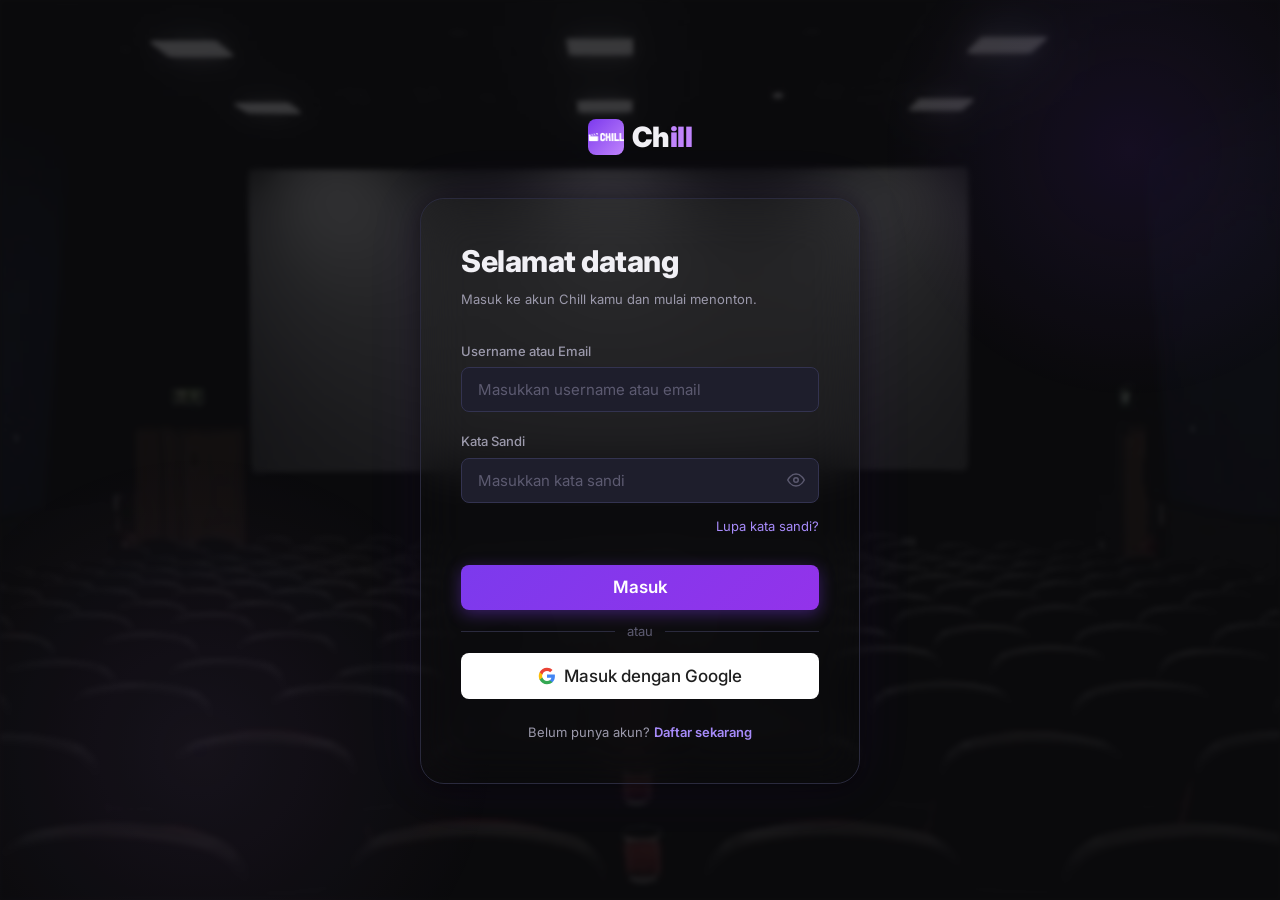
==== index.html @ cf56f8a5 "inital mission commit" ====
<!DOCTYPE html>
<html lang="id">
<head>
  <meta charset="UTF-8" />
  <meta name="viewport" content="width=device-width, initial-scale=1.0" />
  <title>Chill – Streaming Film & Series</title>
  <link rel="preconnect" href="https://fonts.googleapis.com" />
  <link rel="preconnect" href="https://fonts.gstatic.com" crossorigin />
  <link href="https://fonts.googleapis.com/css2?family=Inter:wght@300;400;500;600;700;800;900&display=swap" rel="stylesheet" />
  <link rel="stylesheet" href="style.css" />
  <script src="app.js"></script>

</head>
<body>

  <!-- ============================================================
       PAGE: LOGIN
  ============================================================ -->
  <div id="page-login" class="page page--active" role="main">
    <div class="auth-deco auth-deco--1"></div>
    <div class="auth-deco auth-deco--2"></div>

    <!-- Cinematic background -->
    <div class="auth-page__bg" aria-hidden="true">
      <img class="auth-page__bg-img" src="./images/theatre1.jpeg" alt="" />
      <div class="auth-page__bg-overlay"></div>
    </div>

    <div class="auth-page__inner">
      <div class="auth-page__logo">
        <a href="#" class="logo" onclick="return false;" aria-label="Chill – Halaman Utama">
          <span class="logo__icon" aria-hidden="true">
            <img src="./images/chill-logo.png" alt="Logo Chill" />
          </span>
          <span class="logo__text">Ch<span>ill</span></span>
        </a>
      </div>

      <div class="auth-card">
        <h1 class="auth-card__title">Selamat datang</h1>
        <p class="auth-card__subtitle">Masuk ke akun Chill kamu dan mulai menonton.</p>

        <div class="auth-card__form">
          <div class="form-group">
            <label class="form-group__label" for="login-username">Username atau Email</label>
            <input
              class="form-group__input"
              type="text"
              id="login-username"
              name="username"
              placeholder="Masukkan username atau email"
              autocomplete="username"
            />
          </div>

          <div class="form-group">
            <label class="form-group__label" for="login-password">Kata Sandi</label>
            <div class="form-group__input-wrap">
              <input
                class="form-group__input"
                type="password"
                id="login-password"
                name="password"
                placeholder="Masukkan kata sandi"
                autocomplete="current-password"
              />
              <button
                class="form-group__toggle"
                type="button"
                aria-label="Tampilkan kata sandi"
                onclick="togglePassword('login-password', this)"
              >
                <svg id="eye-login" viewBox="0 0 24 24" fill="none" stroke="currentColor" stroke-width="2" stroke-linecap="round" stroke-linejoin="round">
                  <path d="M1 12s4-8 11-8 11 8 11 8-4 8-11 8-11-8-11-8z"/>
                  <circle cx="12" cy="12" r="3"/>
                </svg>
              </button>
            </div>
          </div>

          <div class="auth-card__forgot">
            <a href="#" onclick="return false;">Lupa kata sandi?</a>
          </div>

          <div class="auth-card__actions">
            <button class="btn btn--primary btn--full btn--lg" type="button" onclick="goToHome()">
              Masuk
            </button>

            <div class="divider">atau</div>

            <button class="btn btn--google btn--full btn--lg" type="button">
              <svg viewBox="0 0 24 24" xmlns="http://www.w3.org/2000/svg" aria-hidden="true">
                <path d="M22.56 12.25c0-.78-.07-1.53-.2-2.25H12v4.26h5.92c-.26 1.37-1.04 2.53-2.21 3.31v2.77h3.57c2.08-1.92 3.28-4.74 3.28-8.09z" fill="#4285F4"/>
                <path d="M12 23c2.97 0 5.46-.98 7.28-2.66l-3.57-2.77c-.98.66-2.23 1.06-3.71 1.06-2.86 0-5.29-1.93-6.16-4.53H2.18v2.84C3.99 20.53 7.7 23 12 23z" fill="#34A853"/>
                <path d="M5.84 14.09c-.22-.66-.35-1.36-.35-2.09s.13-1.43.35-2.09V7.07H2.18C1.43 8.55 1 10.22 1 12s.43 3.45 1.18 4.93l3.66-2.84z" fill="#FBBC05"/>
                <path d="M12 5.38c1.62 0 3.06.56 4.21 1.64l3.15-3.15C17.45 2.09 14.97 1 12 1 7.7 1 3.99 3.47 2.18 7.07l3.66 2.84c.87-2.6 3.3-4.53 6.16-4.53z" fill="#EA4335"/>
              </svg>
              Masuk dengan Google
            </button>
          </div>
        </div>

        <p class="auth-card__footer">
          Belum punya akun? <a href="#" onclick="showPage('register'); return false;">Daftar sekarang</a>
        </p>
      </div>
    </div>
  </div><!-- /page-login -->


  <!-- ============================================================
       PAGE: REGISTER
  ============================================================ -->
  <div id="page-register" class="page" role="main">
    <div class="auth-deco auth-deco--1"></div>
    <div class="auth-deco auth-deco--2"></div>

    <div class="auth-page__bg" aria-hidden="true">
      <img class="auth-page__bg-img" src="./images/theatre2.jpeg" alt="" />
      <div class="auth-page__bg-overlay"></div>
    </div>

    <div class="auth-page__inner">
      <div class="auth-page__logo">
        <a href="#" class="logo" onclick="return false;" aria-label="Chill – Halaman Utama">
          <span class="logo__icon" aria-hidden="true">
            <svg viewBox="0 0 24 24" xmlns="http://www.w3.org/2000/svg"><path d="M8 5v14l11-7z"/></svg>
          </span>
          <span class="logo__text">Ch<span>ill</span></span>
        </a>
      </div>

      <div class="auth-card">
        <h1 class="auth-card__title">Buat akun</h1>
        <p class="auth-card__subtitle">Daftar gratis dan nikmati ribuan film & series.</p>

        <div class="auth-card__form">
          <div class="form-group">
            <label class="form-group__label" for="reg-username">Username</label>
            <input
              class="form-group__input"
              type="text"
              id="reg-username"
              name="username"
              placeholder="Pilih username unikmu"
              autocomplete="username"
            />
          </div>

          <div class="form-group">
            <label class="form-group__label" for="reg-password">Kata Sandi</label>
            <div class="form-group__input-wrap">
              <input
                class="form-group__input"
                type="password"
                id="reg-password"
                name="password"
                placeholder="Buat kata sandi yang kuat"
                autocomplete="new-password"
              />
              <button
                class="form-group__toggle"
                type="button"
                aria-label="Tampilkan kata sandi"
                onclick="togglePassword('reg-password', this)"
              >
                <svg viewBox="0 0 24 24" fill="none" stroke="currentColor" stroke-width="2" stroke-linecap="round" stroke-linejoin="round">
                  <path d="M1 12s4-8 11-8 11 8 11 8-4 8-11 8-11-8-11-8z"/>
                  <circle cx="12" cy="12" r="3"/>
                </svg>
              </button>
            </div>
          </div>

          <div class="form-group">
            <label class="form-group__label" for="reg-confirm">Konfirmasi Kata Sandi</label>
            <div class="form-group__input-wrap">
              <input
                class="form-group__input"
                type="password"
                id="reg-confirm"
                name="confirm_password"
                placeholder="Ulangi kata sandi"
                autocomplete="new-password"
              />
              <button
                class="form-group__toggle"
                type="button"
                aria-label="Tampilkan konfirmasi kata sandi"
                onclick="togglePassword('reg-confirm', this)"
              >
                <svg viewBox="0 0 24 24" fill="none" stroke="currentColor" stroke-width="2" stroke-linecap="round" stroke-linejoin="round">
                  <path d="M1 12s4-8 11-8 11 8 11 8-4 8-11 8-11-8-11-8z"/>
                  <circle cx="12" cy="12" r="3"/>
                </svg>
              </button>
            </div>
          </div>

          <div class="auth-card__actions">
            <button class="btn btn--primary btn--full btn--lg" type="button" onclick="goToHome()">
              Daftar
            </button>

            <div class="divider">atau</div>

            <button class="btn btn--google btn--full btn--lg" type="button">
              <svg viewBox="0 0 24 24" xmlns="http://www.w3.org/2000/svg" aria-hidden="true">
                <path d="M22.56 12.25c0-.78-.07-1.53-.2-2.25H12v4.26h5.92c-.26 1.37-1.04 2.53-2.21 3.31v2.77h3.57c2.08-1.92 3.28-4.74 3.28-8.09z" fill="#4285F4"/>
                <path d="M12 23c2.97 0 5.46-.98 7.28-2.66l-3.57-2.77c-.98.66-2.23 1.06-3.71 1.06-2.86 0-5.29-1.93-6.16-4.53H2.18v2.84C3.99 20.53 7.7 23 12 23z" fill="#34A853"/>
                <path d="M5.84 14.09c-.22-.66-.35-1.36-.35-2.09s.13-1.43.35-2.09V7.07H2.18C1.43 8.55 1 10.22 1 12s.43 3.45 1.18 4.93l3.66-2.84z" fill="#FBBC05"/>
                <path d="M12 5.38c1.62 0 3.06.56 4.21 1.64l3.15-3.15C17.45 2.09 14.97 1 12 1 7.7 1 3.99 3.47 2.18 7.07l3.66 2.84c.87-2.6 3.3-4.53 6.16-4.53z" fill="#EA4335"/>
              </svg>
              Daftar dengan Google
            </button>
          </div>
        </div>

        <p class="auth-card__footer">
          Sudah punya akun? <a href="#" onclick="showPage('login'); return false;">Masuk</a>
        </p>
      </div>
    </div>
  </div><!-- /page-register -->


  <!-- ============================================================
       PAGE: HOME (BERANDA)
  ============================================================ -->
  <div id="page-home" class="page" role="main">

    <!-- HEADER -->
    <header class="site-header" id="site-header" role="banner">
      <div class="site-header__gradient" aria-hidden="true"></div>
      <div class="site-header__inner">
        <!-- Logo -->
        <div class="site-header__logo">
          <a href="#" class="logo" onclick="return false;" aria-label="Chill – Beranda">
            <span class="logo__icon" aria-hidden="true">
              <svg viewBox="0 0 24 24" xmlns="http://www.w3.org/2000/svg"><path d="M8 5v14l11-7z"/></svg>
            </span>
            <span class="logo__text">Ch<span>ill</span></span>
          </a>
        </div>

        <!-- Desktop Nav -->
        <nav class="site-nav" role="navigation" aria-label="Navigasi utama">
          <a href="#" class="site-nav__link site-nav__link--active" onclick="return false;">Beranda</a>
          <a href="#" class="site-nav__link" onclick="return false;">Series</a>
          <a href="#" class="site-nav__link" onclick="return false;">Film</a>
          <a href="#" class="site-nav__link" onclick="return false;">Daftar Saya</a>
        </nav>

        <!-- Right section -->
        <div class="site-header__right">
          <!-- Hamburger (mobile) -->
          <button
            class="hamburger"
            id="hamburger-btn"
            type="button"
            aria-label="Buka menu navigasi"
            aria-expanded="false"
            aria-controls="mobile-nav-menu"
            onclick="toggleMobileNav()"
          >
            <span class="hamburger__line" aria-hidden="true"></span>
            <span class="hamburger__line" aria-hidden="true"></span>
            <span class="hamburger__line" aria-hidden="true"></span>
          </button>

          <!-- Avatar -->
          <div class="site-header__avatar" role="button" tabindex="0" aria-label="Profil pengguna">
            <svg viewBox="0 0 24 24" xmlns="http://www.w3.org/2000/svg" aria-hidden="true">
              <path d="M12 12c2.7 0 4.8-2.1 4.8-4.8S14.7 2.4 12 2.4 7.2 4.5 7.2 7.2 9.3 12 12 12zm0 2.4c-3.2 0-9.6 1.6-9.6 4.8v2.4h19.2v-2.4c0-3.2-6.4-4.8-9.6-4.8z"/>
            </svg>
          </div>
        </div>
      </div>
    </header>

    <!-- Mobile nav drawer -->
    <nav
      class="mobile-nav"
      id="mobile-nav-menu"
      role="navigation"
      aria-label="Navigasi mobile"
    >
      <a href="#" class="mobile-nav__link mobile-nav__link--active" onclick="return false;">Beranda</a>
      <a href="#" class="mobile-nav__link" onclick="return false;">Series</a>
      <a href="#" class="mobile-nav__link" onclick="return false;">Film</a>
      <a href="#" class="mobile-nav__link" onclick="return false;">Daftar Saya</a>
    </nav>


    <!-- SECTION 1: HERO -->
    <section class="hero" aria-label="Film unggulan">
      <div class="hero__bg" aria-hidden="true">
        <!-- Cinematic hero background -->
        <svg class="hero__bg-img" viewBox="0 0 1440 900" xmlns="http://www.w3.org/2000/svg" preserveAspectRatio="xMidYMid slice">
          <defs>
            <linearGradient id="heroGrad" x1="0%" y1="0%" x2="100%" y2="100%">
              <stop offset="0%" style="stop-color:#1a0a2e;stop-opacity:1" />
              <stop offset="30%" style="stop-color:#0d1528;stop-opacity:1" />
              <stop offset="70%" style="stop-color:#190a30;stop-opacity:1" />
              <stop offset="100%" style="stop-color:#0a0a18;stop-opacity:1" />
            </linearGradient>
            <radialGradient id="heroGlow" cx="70%" cy="40%" r="50%">
              <stop offset="0%" style="stop-color:rgba(124,58,237,0.3);stop-opacity:1" />
              <stop offset="100%" style="stop-color:rgba(0,0,0,0);stop-opacity:1" />
            </radialGradient>
          </defs>
          <rect width="1440" height="900" fill="url(#heroGrad)" />
          <rect width="1440" height="900" fill="url(#heroGlow)" />
          <!-- Abstract movie scene elements -->
          <ellipse cx="900" cy="450" rx="320" ry="260" fill="rgba(124,58,237,0.08)" />
          <rect x="700" y="200" width="500" height="340" rx="12" fill="rgba(30,20,60,0.6)" stroke="rgba(124,58,237,0.15)" stroke-width="1" />
          <!-- Silhouette figure -->
          <ellipse cx="920" cy="300" rx="40" ry="40" fill="rgba(192,132,252,0.15)" />
          <rect x="890" y="335" width="60" height="100" rx="8" fill="rgba(192,132,252,0.12)" />
          <!-- Background details -->
          <circle cx="1100" cy="150" r="3" fill="rgba(255,255,255,0.3)" />
          <circle cx="1200" cy="250" r="2" fill="rgba(255,255,255,0.2)" />
          <circle cx="1050" cy="600" r="4" fill="rgba(255,255,255,0.15)" />
          <circle cx="750" cy="120" r="2" fill="rgba(255,255,255,0.25)" />
          <circle cx="1300" cy="400" r="3" fill="rgba(255,255,255,0.2)" />
        </svg>
        <div class="hero__bg-gradient"></div>
      </div>

      <div class="hero__content">
        <div class="hero__badge" aria-label="Sedang tayang">
          <span class="hero__badge-dot" aria-hidden="true"></span>
          Siap Nonton
        </div>
        <h1 class="hero__title">Interstellar: Beyond The Stars</h1>
        <div class="hero__meta">
          <div class="hero__rating" aria-label="Rating 9.2">
            <svg viewBox="0 0 24 24" aria-hidden="true"><path d="M12 2l3.09 6.26L22 9.27l-5 4.87 1.18 6.88L12 17.77l-6.18 3.25L7 14.14 2 9.27l6.91-1.01L12 2z"/></svg>
            9.2
          </div>
          <span class="hero__meta-dot" aria-hidden="true"></span>
          <span>2024</span>
          <span class="hero__meta-dot" aria-hidden="true"></span>
          <span>2j 49m</span>
          <span class="hero__meta-dot" aria-hidden="true"></span>
          <span>Sci-Fi • Drama</span>
        </div>
        <p class="hero__desc">
          Sebuah tim penjelajah melakukan perjalanan melewati lubang cacing di luar angkasa dalam upaya memastikan kelangsungan hidup umat manusia.
        </p>
        <div class="hero__actions">
          <button class="btn btn--primary btn--lg" type="button" aria-label="Mulai menonton Interstellar">
            <svg width="18" height="18" viewBox="0 0 24 24" fill="currentColor" aria-hidden="true"><path d="M8 5v14l11-7z"/></svg>
            Mulai
          </button>
          <button class="btn btn--secondary btn--lg" type="button" aria-label="Lihat selengkapnya tentang Interstellar">
            <svg width="18" height="18" viewBox="0 0 24 24" fill="none" stroke="currentColor" stroke-width="2.5" aria-hidden="true"><circle cx="12" cy="12" r="10"/><line x1="12" y1="8" x2="12" y2="12"/><line x1="12" y1="16" x2="12.01" y2="16"/></svg>
            Selengkapnya
          </button>
          <div class="hero__volume">
            <button class="btn--volume" type="button" id="volume-btn" aria-label="Kontrol volume – saat ini dimatikan" aria-pressed="true" onclick="toggleVolume()">
              <svg id="vol-icon-off" viewBox="0 0 24 24" aria-hidden="true"><path d="M16.5 12A4.5 4.5 0 0014 7.97v2.21l2.45 2.45c.03-.2.05-.41.05-.63zm2.5 0c0 .94-.2 1.82-.54 2.64l1.51 1.51C20.63 14.91 21 13.5 21 12c0-4.28-2.99-7.86-7-8.77v2.06c2.89.86 5 3.54 5 6.71zM4.27 3L3 4.27 7.73 9H3v6h4l5 5v-6.73l4.25 4.25c-.67.52-1.42.93-2.25 1.18v2.06c1.38-.31 2.63-.95 3.69-1.81L19.73 21 21 19.73l-9-9L4.27 3zM12 4L9.91 6.09 12 8.18V4z"/></svg>
              <svg id="vol-icon-on" viewBox="0 0 24 24" style="display:none;" aria-hidden="true"><path d="M3 9v6h4l5 5V4L7 9H3zm13.5 3A4.5 4.5 0 0014 7.97v8.05c1.48-.73 2.5-2.25 2.5-4.02zM14 3.23v2.06c2.89.86 5 3.54 5 6.71s-2.11 5.85-5 6.71v2.06c4.01-.91 7-4.49 7-8.77s-2.99-7.86-7-8.77z"/></svg>
            </button>
          </div>
        </div>
      </div>
    </section>


    <!-- SECTION 2: LANJUTKAN MENONTON -->
    <section class="section continue-section" aria-labelledby="section-continue-title">
      <div class="container">
        <div class="section__header">
          <h2 class="section__title" id="section-continue-title">Lanjutkan <span>Menonton</span></h2>
          <a href="#" class="section__link" onclick="return false;" aria-label="Lihat semua film yang sedang ditonton">
            Lihat semua
            <svg viewBox="0 0 24 24" fill="none" stroke="currentColor" stroke-width="2.5" stroke-linecap="round" stroke-linejoin="round" aria-hidden="true"><path d="M5 12h14M12 5l7 7-7 7"/></svg>
          </a>
        </div>
        <div class="cards-row" role="list" aria-label="Film yang sedang ditonton">
          <!-- Card 1 -->
          <article class="movie-card movie-card--wide" role="listitem">
            <div class="movie-card__thumb-placeholder" aria-hidden="true">
              <svg viewBox="0 0 24 24" xmlns="http://www.w3.org/2000/svg"><path d="M18 3v2h-2V3H8v2H6V3H4v18h2v-2h2v2h8v-2h2v2h2V3h-2zM8 17H6v-2h2v2zm0-4H6v-2h2v2zm0-4H6V7h2v2zm10 8h-2v-2h2v2zm0-4h-2v-2h2v2zm0-4h-2V7h2v2z"/></svg>
            </div>
            <div class="movie-card__play-overlay" aria-hidden="true">
              <div class="movie-card__play-btn">
                <svg viewBox="0 0 24 24" aria-hidden="true"><path d="M8 5v14l11-7z"/></svg>
              </div>
            </div>
            <div class="movie-card__info">
              <h3 class="movie-card__title">Oppenheimer</h3>
              <div class="movie-card__meta">
                <span class="movie-card__rating" aria-label="Rating 8.9">
                  <svg viewBox="0 0 24 24" aria-hidden="true"><path d="M12 2l3.09 6.26L22 9.27l-5 4.87 1.18 6.88L12 17.77l-6.18 3.25L7 14.14 2 9.27l6.91-1.01L12 2z"/></svg>
                  8.9
                </span>
                <span>Episode 4 • 42m tersisa</span>
              </div>
              <div class="movie-card__progress" role="progressbar" aria-valuenow="65" aria-valuemin="0" aria-valuemax="100" aria-label="65% selesai">
                <div class="movie-card__progress-bar" style="width:65%"></div>
              </div>
            </div>
          </article>

          <!-- Card 2 -->
          <article class="movie-card movie-card--wide" role="listitem">
            <div class="movie-card__thumb-placeholder" aria-hidden="true">
              <svg viewBox="0 0 24 24" xmlns="http://www.w3.org/2000/svg"><path d="M18 3v2h-2V3H8v2H6V3H4v18h2v-2h2v2h8v-2h2v2h2V3h-2zM8 17H6v-2h2v2zm0-4H6v-2h2v2zm0-4H6V7h2v2zm10 8h-2v-2h2v2zm0-4h-2v-2h2v2zm0-4h-2V7h2v2z"/></svg>
            </div>
            <div class="movie-card__play-overlay" aria-hidden="true">
              <div class="movie-card__play-btn">
                <svg viewBox="0 0 24 24" aria-hidden="true"><path d="M8 5v14l11-7z"/></svg>
              </div>
            </div>
            <div class="movie-card__info">
              <h3 class="movie-card__title">Squid Game S2</h3>
              <div class="movie-card__meta">
                <span class="movie-card__rating" aria-label="Rating 8.0">
                  <svg viewBox="0 0 24 24" aria-hidden="true"><path d="M12 2l3.09 6.26L22 9.27l-5 4.87 1.18 6.88L12 17.77l-6.18 3.25L7 14.14 2 9.27l6.91-1.01L12 2z"/></svg>
                  8.0
                </span>
                <span>Episode 6 • 55m tersisa</span>
              </div>
              <div class="movie-card__progress" role="progressbar" aria-valuenow="40" aria-valuemin="0" aria-valuemax="100" aria-label="40% selesai">
                <div class="movie-card__progress-bar" style="width:40%"></div>
              </div>
            </div>
          </article>

          <!-- Card 3 -->
          <article class="movie-card movie-card--wide" role="listitem">
            <div class="movie-card__thumb-placeholder" aria-hidden="true">
              <svg viewBox="0 0 24 24" xmlns="http://www.w3.org/2000/svg"><path d="M18 3v2h-2V3H8v2H6V3H4v18h2v-2h2v2h8v-2h2v2h2V3h-2zM8 17H6v-2h2v2zm0-4H6v-2h2v2zm0-4H6V7h2v2zm10 8h-2v-2h2v2zm0-4h-2v-2h2v2zm0-4h-2V7h2v2z"/></svg>
            </div>
            <div class="movie-card__play-overlay" aria-hidden="true">
              <div class="movie-card__play-btn">
                <svg viewBox="0 0 24 24" aria-hidden="true"><path d="M8 5v14l11-7z"/></svg>
              </div>
            </div>
            <div class="movie-card__info">
              <h3 class="movie-card__title">Dune: Part Two</h3>
              <div class="movie-card__meta">
                <span class="movie-card__rating" aria-label="Rating 8.5">
                  <svg viewBox="0 0 24 24" aria-hidden="true"><path d="M12 2l3.09 6.26L22 9.27l-5 4.87 1.18 6.88L12 17.77l-6.18 3.25L7 14.14 2 9.27l6.91-1.01L12 2z"/></svg>
                  8.5
                </span>
                <span>1j 12m tersisa</span>
              </div>
              <div class="movie-card__progress" role="progressbar" aria-valuenow="28" aria-valuemin="0" aria-valuemax="100" aria-label="28% selesai">
                <div class="movie-card__progress-bar" style="width:28%"></div>
              </div>
            </div>
          </article>

          <!-- Card 4 -->
          <article class="movie-card movie-card--wide" role="listitem">
            <div class="movie-card__thumb-placeholder" aria-hidden="true">
              <svg viewBox="0 0 24 24" xmlns="http://www.w3.org/2000/svg"><path d="M18 3v2h-2V3H8v2H6V3H4v18h2v-2h2v2h8v-2h2v2h2V3h-2zM8 17H6v-2h2v2zm0-4H6v-2h2v2zm0-4H6V7h2v2zm10 8h-2v-2h2v2zm0-4h-2v-2h2v2zm0-4h-2V7h2v2z"/></svg>
            </div>
            <div class="movie-card__play-overlay" aria-hidden="true">
              <div class="movie-card__play-btn">
                <svg viewBox="0 0 24 24" aria-hidden="true"><path d="M8 5v14l11-7z"/></svg>
              </div>
            </div>
            <div class="movie-card__info">
              <h3 class="movie-card__title">The Bear S3</h3>
              <div class="movie-card__meta">
                <span class="movie-card__rating" aria-label="Rating 9.0">
                  <svg viewBox="0 0 24 24" aria-hidden="true"><path d="M12 2l3.09 6.26L22 9.27l-5 4.87 1.18 6.88L12 17.77l-6.18 3.25L7 14.14 2 9.27l6.91-1.01L12 2z"/></svg>
                  9.0
                </span>
                <span>Episode 3 • 28m tersisa</span>
              </div>
              <div class="movie-card__progress" role="progressbar" aria-valuenow="80" aria-valuemin="0" aria-valuemax="100" aria-label="80% selesai">
                <div class="movie-card__progress-bar" style="width:80%"></div>
              </div>
            </div>
          </article>
        </div>
      </div>
    </section>


    <!-- SECTION 3: TOP RATING FILM & SERIES HARI INI -->
    <section class="section" aria-labelledby="section-top-title">
      <div class="container">
        <div class="section__header">
          <h2 class="section__title" id="section-top-title">Top Rating <span>Hari Ini</span></h2>
          <a href="#" class="section__link" onclick="return false;" aria-label="Lihat semua film top rating">
            Lihat semua
            <svg viewBox="0 0 24 24" fill="none" stroke="currentColor" stroke-width="2.5" stroke-linecap="round" stroke-linejoin="round" aria-hidden="true"><path d="M5 12h14M12 5l7 7-7 7"/></svg>
          </a>
        </div>
        <div class="cards-row" role="list" aria-label="Film dan series dengan rating teratas">
          <!-- Top 1 -->
          <article class="movie-card" role="listitem">
            <span class="movie-card__rank" aria-hidden="true">1</span>
            <div class="movie-card__thumb-placeholder" aria-hidden="true">
              <svg viewBox="0 0 24 24" xmlns="http://www.w3.org/2000/svg"><path d="M18 3v2h-2V3H8v2H6V3H4v18h2v-2h2v2h8v-2h2v2h2V3h-2zM8 17H6v-2h2v2zm0-4H6v-2h2v2zm0-4H6V7h2v2zm10 8h-2v-2h2v2zm0-4h-2v-2h2v2zm0-4h-2V7h2v2z"/></svg>
            </div>
            <div class="movie-card__play-overlay" aria-hidden="true">
              <div class="movie-card__play-btn">
                <svg viewBox="0 0 24 24" aria-hidden="true"><path d="M8 5v14l11-7z"/></svg>
              </div>
            </div>
            <div class="movie-card__info">
              <h3 class="movie-card__title">Breaking Bad</h3>
              <div class="movie-card__meta">
                <span class="movie-card__rating" aria-label="Rating 9.5">
                  <svg viewBox="0 0 24 24" aria-hidden="true"><path d="M12 2l3.09 6.26L22 9.27l-5 4.87 1.18 6.88L12 17.77l-6.18 3.25L7 14.14 2 9.27l6.91-1.01L12 2z"/></svg>
                  9.5
                </span>
                <span>Series</span>
              </div>
            </div>
          </article>

          <!-- Top 2 -->
          <article class="movie-card" role="listitem">
            <span class="movie-card__rank" aria-hidden="true">2</span>
            <div class="movie-card__thumb-placeholder" aria-hidden="true">
              <svg viewBox="0 0 24 24" xmlns="http://www.w3.org/2000/svg"><path d="M18 3v2h-2V3H8v2H6V3H4v18h2v-2h2v2h8v-2h2v2h2V3h-2zM8 17H6v-2h2v2zm0-4H6v-2h2v2zm0-4H6V7h2v2zm10 8h-2v-2h2v2zm0-4h-2v-2h2v2zm0-4h-2V7h2v2z"/></svg>
            </div>
            <div class="movie-card__play-overlay" aria-hidden="true">
              <div class="movie-card__play-btn">
                <svg viewBox="0 0 24 24" aria-hidden="true"><path d="M8 5v14l11-7z"/></svg>
              </div>
            </div>
            <div class="movie-card__info">
              <h3 class="movie-card__title">Inception</h3>
              <div class="movie-card__meta">
                <span class="movie-card__rating" aria-label="Rating 8.8">
                  <svg viewBox="0 0 24 24" aria-hidden="true"><path d="M12 2l3.09 6.26L22 9.27l-5 4.87 1.18 6.88L12 17.77l-6.18 3.25L7 14.14 2 9.27l6.91-1.01L12 2z"/></svg>
                  8.8
                </span>
                <span>Film</span>
              </div>
            </div>
          </article>

          <!-- Top 3 -->
          <article class="movie-card" role="listitem">
            <span class="movie-card__rank" aria-hidden="true">3</span>
            <div class="movie-card__thumb-placeholder" aria-hidden="true">
              <svg viewBox="0 0 24 24" xmlns="http://www.w3.org/2000/svg"><path d="M18 3v2h-2V3H8v2H6V3H4v18h2v-2h2v2h8v-2h2v2h2V3h-2zM8 17H6v-2h2v2zm0-4H6v-2h2v2zm0-4H6V7h2v2zm10 8h-2v-2h2v2zm0-4h-2v-2h2v2zm0-4h-2V7h2v2z"/></svg>
            </div>
            <div class="movie-card__play-overlay" aria-hidden="true">
              <div class="movie-card__play-btn">
                <svg viewBox="0 0 24 24" aria-hidden="true"><path d="M8 5v14l11-7z"/></svg>
              </div>
            </div>
            <div class="movie-card__info">
              <h3 class="movie-card__title">Peaky Blinders</h3>
              <div class="movie-card__meta">
                <span class="movie-card__rating" aria-label="Rating 8.8">
                  <svg viewBox="0 0 24 24" aria-hidden="true"><path d="M12 2l3.09 6.26L22 9.27l-5 4.87 1.18 6.88L12 17.77l-6.18 3.25L7 14.14 2 9.27l6.91-1.01L12 2z"/></svg>
                  8.8
                </span>
                <span>Series</span>
              </div>
            </div>
          </article>

          <!-- Top 4 -->
          <article class="movie-card" role="listitem">
            <span class="movie-card__rank" aria-hidden="true">4</span>
            <div class="movie-card__thumb-placeholder" aria-hidden="true">
              <svg viewBox="0 0 24 24" xmlns="http://www.w3.org/2000/svg"><path d="M18 3v2h-2V3H8v2H6V3H4v18h2v-2h2v2h8v-2h2v2h2V3h-2zM8 17H6v-2h2v2zm0-4H6v-2h2v2zm0-4H6V7h2v2zm10 8h-2v-2h2v2zm0-4h-2v-2h2v2zm0-4h-2V7h2v2z"/></svg>
            </div>
            <div class="movie-card__play-overlay" aria-hidden="true">
              <div class="movie-card__play-btn">
                <svg viewBox="0 0 24 24" aria-hidden="true"><path d="M8 5v14l11-7z"/></svg>
              </div>
            </div>
            <div class="movie-card__info">
              <h3 class="movie-card__title">The Godfather</h3>
              <div class="movie-card__meta">
                <span class="movie-card__rating" aria-label="Rating 9.2">
                  <svg viewBox="0 0 24 24" aria-hidden="true"><path d="M12 2l3.09 6.26L22 9.27l-5 4.87 1.18 6.88L12 17.77l-6.18 3.25L7 14.14 2 9.27l6.91-1.01L12 2z"/></svg>
                  9.2
                </span>
                <span>Film</span>
              </div>
            </div>
          </article>

          <!-- Top 5 -->
          <article class="movie-card" role="listitem">
            <span class="movie-card__rank" aria-hidden="true">5</span>
            <div class="movie-card__thumb-placeholder" aria-hidden="true">
              <svg viewBox="0 0 24 24" xmlns="http://www.w3.org/2000/svg"><path d="M18 3v2h-2V3H8v2H6V3H4v18h2v-2h2v2h8v-2h2v2h2V3h-2zM8 17H6v-2h2v2zm0-4H6v-2h2v2zm0-4H6V7h2v2zm10 8h-2v-2h2v2zm0-4h-2v-2h2v2zm0-4h-2V7h2v2z"/></svg>
            </div>
            <div class="movie-card__play-overlay" aria-hidden="true">
              <div class="movie-card__play-btn">
                <svg viewBox="0 0 24 24" aria-hidden="true"><path d="M8 5v14l11-7z"/></svg>
              </div>
            </div>
            <div class="movie-card__info">
              <h3 class="movie-card__title">Stranger Things</h3>
              <div class="movie-card__meta">
                <span class="movie-card__rating" aria-label="Rating 8.7">
                  <svg viewBox="0 0 24 24" aria-hidden="true"><path d="M12 2l3.09 6.26L22 9.27l-5 4.87 1.18 6.88L12 17.77l-6.18 3.25L7 14.14 2 9.27l6.91-1.01L12 2z"/></svg>
                  8.7
                </span>
                <span>Series</span>
              </div>
            </div>
          </article>

          <!-- Top 6 -->
          <article class="movie-card" role="listitem">
            <span class="movie-card__rank" aria-hidden="true">6</span>
            <div class="movie-card__thumb-placeholder" aria-hidden="true">
              <svg viewBox="0 0 24 24" xmlns="http://www.w3.org/2000/svg"><path d="M18 3v2h-2V3H8v2H6V3H4v18h2v-2h2v2h8v-2h2v2h2V3h-2zM8 17H6v-2h2v2zm0-4H6v-2h2v2zm0-4H6V7h2v2zm10 8h-2v-2h2v2zm0-4h-2v-2h2v2zm0-4h-2V7h2v2z"/></svg>
            </div>
            <div class="movie-card__play-overlay" aria-hidden="true">
              <div class="movie-card__play-btn">
                <svg viewBox="0 0 24 24" aria-hidden="true"><path d="M8 5v14l11-7z"/></svg>
              </div>
            </div>
            <div class="movie-card__info">
              <h3 class="movie-card__title">Dark</h3>
              <div class="movie-card__meta">
                <span class="movie-card__rating" aria-label="Rating 8.8">
                  <svg viewBox="0 0 24 24" aria-hidden="true"><path d="M12 2l3.09 6.26L22 9.27l-5 4.87 1.18 6.88L12 17.77l-6.18 3.25L7 14.14 2 9.27l6.91-1.01L12 2z"/></svg>
                  8.8
                </span>
                <span>Series</span>
              </div>
            </div>
          </article>
        </div>
      </div>
    </section>


    <!-- SECTION 4: TRENDING -->
    <section class="section continue-section" aria-labelledby="section-trending-title">
      <div class="container">
        <div class="section__header">
          <h2 class="section__title" id="section-trending-title">Film <span>Trending</span></h2>
          <a href="#" class="section__link" onclick="return false;" aria-label="Lihat semua film trending">
            Lihat semua
            <svg viewBox="0 0 24 24" fill="none" stroke="currentColor" stroke-width="2.5" stroke-linecap="round" stroke-linejoin="round" aria-hidden="true"><path d="M5 12h14M12 5l7 7-7 7"/></svg>
          </a>
        </div>
        <div class="cards-row" role="list" aria-label="Film trending">
          <article class="movie-card" role="listitem">
            <span class="movie-card__badge" aria-label="Trending">🔥 Trending</span>
            <div class="movie-card__thumb-placeholder" aria-hidden="true">
              <svg viewBox="0 0 24 24" xmlns="http://www.w3.org/2000/svg"><path d="M18 3v2h-2V3H8v2H6V3H4v18h2v-2h2v2h8v-2h2v2h2V3h-2zM8 17H6v-2h2v2zm0-4H6v-2h2v2zm0-4H6V7h2v2zm10 8h-2v-2h2v2zm0-4h-2v-2h2v2zm0-4h-2V7h2v2z"/></svg>
            </div>
            <div class="movie-card__play-overlay" aria-hidden="true">
              <div class="movie-card__play-btn">
                <svg viewBox="0 0 24 24" aria-hidden="true"><path d="M8 5v14l11-7z"/></svg>
              </div>
            </div>
            <div class="movie-card__info">
              <h3 class="movie-card__title">Poor Things</h3>
              <div class="movie-card__meta">
                <span class="movie-card__rating">
                  <svg viewBox="0 0 24 24" aria-hidden="true"><path d="M12 2l3.09 6.26L22 9.27l-5 4.87 1.18 6.88L12 17.77l-6.18 3.25L7 14.14 2 9.27l6.91-1.01L12 2z"/></svg>
                  8.0
                </span>
                <span>2023</span>
              </div>
            </div>
          </article>

          <article class="movie-card" role="listitem">
            <span class="movie-card__badge" aria-label="Trending">🔥 Trending</span>
            <div class="movie-card__thumb-placeholder" aria-hidden="true">
              <svg viewBox="0 0 24 24" xmlns="http://www.w3.org/2000/svg"><path d="M18 3v2h-2V3H8v2H6V3H4v18h2v-2h2v2h8v-2h2v2h2V3h-2zM8 17H6v-2h2v2zm0-4H6v-2h2v2zm0-4H6V7h2v2zm10 8h-2v-2h2v2zm0-4h-2v-2h2v2zm0-4h-2V7h2v2z"/></svg>
            </div>
            <div class="movie-card__play-overlay" aria-hidden="true">
              <div class="movie-card__play-btn">
                <svg viewBox="0 0 24 24" aria-hidden="true"><path d="M8 5v14l11-7z"/></svg>
              </div>
            </div>
            <div class="movie-card__info">
              <h3 class="movie-card__title">Civil War</h3>
              <div class="movie-card__meta">
                <span class="movie-card__rating">
                  <svg viewBox="0 0 24 24" aria-hidden="true"><path d="M12 2l3.09 6.26L22 9.27l-5 4.87 1.18 6.88L12 17.77l-6.18 3.25L7 14.14 2 9.27l6.91-1.01L12 2z"/></svg>
                  7.6
                </span>
                <span>2024</span>
              </div>
            </div>
          </article>

          <article class="movie-card" role="listitem">
            <span class="movie-card__badge" aria-label="Trending">🔥 Trending</span>
            <div class="movie-card__thumb-placeholder" aria-hidden="true">
              <svg viewBox="0 0 24 24" xmlns="http://www.w3.org/2000/svg"><path d="M18 3v2h-2V3H8v2H6V3H4v18h2v-2h2v2h8v-2h2v2h2V3h-2zM8 17H6v-2h2v2zm0-4H6v-2h2v2zm0-4H6V7h2v2zm10 8h-2v-2h2v2zm0-4h-2v-2h2v2zm0-4h-2V7h2v2z"/></svg>
            </div>
            <div class="movie-card__play-overlay" aria-hidden="true">
              <div class="movie-card__play-btn">
                <svg viewBox="0 0 24 24" aria-hidden="true"><path d="M8 5v14l11-7z"/></svg>
              </div>
            </div>
            <div class="movie-card__info">
              <h3 class="movie-card__title">Furiosa</h3>
              <div class="movie-card__meta">
                <span class="movie-card__rating">
                  <svg viewBox="0 0 24 24" aria-hidden="true"><path d="M12 2l3.09 6.26L22 9.27l-5 4.87 1.18 6.88L12 17.77l-6.18 3.25L7 14.14 2 9.27l6.91-1.01L12 2z"/></svg>
                  7.9
                </span>
                <span>2024</span>
              </div>
            </div>
          </article>

          <article class="movie-card" role="listitem">
            <span class="movie-card__badge" aria-label="Trending">🔥 Trending</span>
            <div class="movie-card__thumb-placeholder" aria-hidden="true">
              <svg viewBox="0 0 24 24" xmlns="http://www.w3.org/2000/svg"><path d="M18 3v2h-2V3H8v2H6V3H4v18h2v-2h2v2h8v-2h2v2h2V3h-2zM8 17H6v-2h2v2zm0-4H6v-2h2v2zm0-4H6V7h2v2zm10 8h-2v-2h2v2zm0-4h-2v-2h2v2zm0-4h-2V7h2v2z"/></svg>
            </div>
            <div class="movie-card__play-overlay" aria-hidden="true">
              <div class="movie-card__play-btn">
                <svg viewBox="0 0 24 24" aria-hidden="true"><path d="M8 5v14l11-7z"/></svg>
              </div>
            </div>
            <div class="movie-card__info">
              <h3 class="movie-card__title">Kingdom of Planet of the Apes</h3>
              <div class="movie-card__meta">
                <span class="movie-card__rating">
                  <svg viewBox="0 0 24 24" aria-hidden="true"><path d="M12 2l3.09 6.26L22 9.27l-5 4.87 1.18 6.88L12 17.77l-6.18 3.25L7 14.14 2 9.27l6.91-1.01L12 2z"/></svg>
                  7.1
                </span>
                <span>2024</span>
              </div>
            </div>
          </article>

          <article class="movie-card" role="listitem">
            <span class="movie-card__badge" aria-label="Trending">🔥 Trending</span>
            <div class="movie-card__thumb-placeholder" aria-hidden="true">
              <svg viewBox="0 0 24 24" xmlns="http://www.w3.org/2000/svg"><path d="M18 3v2h-2V3H8v2H6V3H4v18h2v-2h2v2h8v-2h2v2h2V3h-2zM8 17H6v-2h2v2zm0-4H6v-2h2v2zm0-4H6V7h2v2zm10 8h-2v-2h2v2zm0-4h-2v-2h2v2zm0-4h-2V7h2v2z"/></svg>
            </div>
            <div class="movie-card__play-overlay" aria-hidden="true">
              <div class="movie-card__play-btn">
                <svg viewBox="0 0 24 24" aria-hidden="true"><path d="M8 5v14l11-7z"/></svg>
              </div>
            </div>
            <div class="movie-card__info">
              <h3 class="movie-card__title">Inside Out 2</h3>
              <div class="movie-card__meta">
                <span class="movie-card__rating">
                  <svg viewBox="0 0 24 24" aria-hidden="true"><path d="M12 2l3.09 6.26L22 9.27l-5 4.87 1.18 6.88L12 17.77l-6.18 3.25L7 14.14 2 9.27l6.91-1.01L12 2z"/></svg>
                  7.7
                </span>
                <span>2024</span>
              </div>
            </div>
          </article>
        </div>
      </div>
    </section>


    <!-- SECTION 5: RILIS BARU -->
    <section class="section" aria-labelledby="section-new-title">
      <div class="container">
        <div class="section__header">
          <h2 class="section__title" id="section-new-title">Rilis <span>Baru</span></h2>
          <a href="#" class="section__link" onclick="return false;" aria-label="Lihat semua rilis baru">
            Lihat semua
            <svg viewBox="0 0 24 24" fill="none" stroke="currentColor" stroke-width="2.5" stroke-linecap="round" stroke-linejoin="round" aria-hidden="true"><path d="M5 12h14M12 5l7 7-7 7"/></svg>
          </a>
        </div>
        <div class="cards-row" role="list" aria-label="Film dan series rilis baru">
          <article class="movie-card" role="listitem">
            <span class="movie-card__badge" aria-label="Baru">✦ Baru</span>
            <div class="movie-card__thumb-placeholder" aria-hidden="true">
              <svg viewBox="0 0 24 24" xmlns="http://www.w3.org/2000/svg"><path d="M18 3v2h-2V3H8v2H6V3H4v18h2v-2h2v2h8v-2h2v2h2V3h-2zM8 17H6v-2h2v2zm0-4H6v-2h2v2zm0-4H6V7h2v2zm10 8h-2v-2h2v2zm0-4h-2v-2h2v2zm0-4h-2V7h2v2z"/></svg>
            </div>
            <div class="movie-card__play-overlay" aria-hidden="true">
              <div class="movie-card__play-btn">
                <svg viewBox="0 0 24 24" aria-hidden="true"><path d="M8 5v14l11-7z"/></svg>
              </div>
            </div>
            <div class="movie-card__info">
              <h3 class="movie-card__title">Alien: Romulus</h3>
              <div class="movie-card__meta">
                <span class="movie-card__rating">
                  <svg viewBox="0 0 24 24" aria-hidden="true"><path d="M12 2l3.09 6.26L22 9.27l-5 4.87 1.18 6.88L12 17.77l-6.18 3.25L7 14.14 2 9.27l6.91-1.01L12 2z"/></svg>
                  7.4
                </span>
                <span>2024</span>
              </div>
            </div>
          </article>

          <article class="movie-card" role="listitem">
            <span class="movie-card__badge" aria-label="Baru">✦ Baru</span>
            <div class="movie-card__thumb-placeholder" aria-hidden="true">
              <svg viewBox="0 0 24 24" xmlns="http://www.w3.org/2000/svg"><path d="M18 3v2h-2V3H8v2H6V3H4v18h2v-2h2v2h8v-2h2v2h2V3h-2zM8 17H6v-2h2v2zm0-4H6v-2h2v2zm0-4H6V7h2v2zm10 8h-2v-2h2v2zm0-4h-2v-2h2v2zm0-4h-2V7h2v2z"/></svg>
            </div>
            <div class="movie-card__play-overlay" aria-hidden="true">
              <div class="movie-card__play-btn">
                <svg viewBox="0 0 24 24" aria-hidden="true"><path d="M8 5v14l11-7z"/></svg>
              </div>
            </div>
            <div class="movie-card__info">
              <h3 class="movie-card__title">Longlegs</h3>
              <div class="movie-card__meta">
                <span class="movie-card__rating">
                  <svg viewBox="0 0 24 24" aria-hidden="true"><path d="M12 2l3.09 6.26L22 9.27l-5 4.87 1.18 6.88L12 17.77l-6.18 3.25L7 14.14 2 9.27l6.91-1.01L12 2z"/></svg>
                  5.9
                </span>
                <span>2024</span>
              </div>
            </div>
          </article>

          <article class="movie-card" role="listitem">
            <span class="movie-card__badge" aria-label="Baru">✦ Baru</span>
            <div class="movie-card__thumb-placeholder" aria-hidden="true">
              <svg viewBox="0 0 24 24" xmlns="http://www.w3.org/2000/svg"><path d="M18 3v2h-2V3H8v2H6V3H4v18h2v-2h2v2h8v-2h2v2h2V3h-2zM8 17H6v-2h2v2zm0-4H6v-2h2v2zm0-4H6V7h2v2zm10 8h-2v-2h2v2zm0-4h-2v-2h2v2zm0-4h-2V7h2v2z"/></svg>
            </div>
            <div class="movie-card__play-overlay" aria-hidden="true">
              <div class="movie-card__play-btn">
                <svg viewBox="0 0 24 24" aria-hidden="true"><path d="M8 5v14l11-7z"/></svg>
              </div>
            </div>
            <div class="movie-card__info">
              <h3 class="movie-card__title">Twisters</h3>
              <div class="movie-card__meta">
                <span class="movie-card__rating">
                  <svg viewBox="0 0 24 24" aria-hidden="true"><path d="M12 2l3.09 6.26L22 9.27l-5 4.87 1.18 6.88L12 17.77l-6.18 3.25L7 14.14 2 9.27l6.91-1.01L12 2z"/></svg>
                  7.2
                </span>
                <span>2024</span>
              </div>
            </div>
          </article>

          <article class="movie-card" role="listitem">
            <span class="movie-card__badge" aria-label="Baru">✦ Baru</span>
            <div class="movie-card__thumb-placeholder" aria-hidden="true">
              <svg viewBox="0 0 24 24" xmlns="http://www.w3.org/2000/svg"><path d="M18 3v2h-2V3H8v2H6V3H4v18h2v-2h2v2h8v-2h2v2h2V3h-2zM8 17H6v-2h2v2zm0-4H6v-2h2v2zm0-4H6V7h2v2zm10 8h-2v-2h2v2zm0-4h-2v-2h2v2zm0-4h-2V7h2v2z"/></svg>
            </div>
            <div class="movie-card__play-overlay" aria-hidden="true">
              <div class="movie-card__play-btn">
                <svg viewBox="0 0 24 24" aria-hidden="true"><path d="M8 5v14l11-7z"/></svg>
              </div>
            </div>
            <div class="movie-card__info">
              <h3 class="movie-card__title">Trap</h3>
              <div class="movie-card__meta">
                <span class="movie-card__rating">
                  <svg viewBox="0 0 24 24" aria-hidden="true"><path d="M12 2l3.09 6.26L22 9.27l-5 4.87 1.18 6.88L12 17.77l-6.18 3.25L7 14.14 2 9.27l6.91-1.01L12 2z"/></svg>
                  6.6
                </span>
                <span>2024</span>
              </div>
            </div>
          </article>

          <article class="movie-card" role="listitem">
            <span class="movie-card__badge" aria-label="Baru">✦ Baru</span>
            <div class="movie-card__thumb-placeholder" aria-hidden="true">
              <svg viewBox="0 0 24 24" xmlns="http://www.w3.org/2000/svg"><path d="M18 3v2h-2V3H8v2H6V3H4v18h2v-2h2v2h8v-2h2v2h2V3h-2zM8 17H6v-2h2v2zm0-4H6v-2h2v2zm0-4H6V7h2v2zm10 8h-2v-2h2v2zm0-4h-2v-2h2v2zm0-4h-2V7h2v2z"/></svg>
            </div>
            <div class="movie-card__play-overlay" aria-hidden="true">
              <div class="movie-card__play-btn">
                <svg viewBox="0 0 24 24" aria-hidden="true"><path d="M8 5v14l11-7z"/></svg>
              </div>
            </div>
            <div class="movie-card__info">
              <h3 class="movie-card__title">Deadpool & Wolverine</h3>
              <div class="movie-card__meta">
                <span class="movie-card__rating">
                  <svg viewBox="0 0 24 24" aria-hidden="true"><path d="M12 2l3.09 6.26L22 9.27l-5 4.87 1.18 6.88L12 17.77l-6.18 3.25L7 14.14 2 9.27l6.91-1.01L12 2z"/></svg>
                  8.0
                </span>
                <span>2024</span>
              </div>
            </div>
          </article>

          <article class="movie-card" role="listitem">
            <span class="movie-card__badge" aria-label="Baru">✦ Baru</span>
            <div class="movie-card__thumb-placeholder" aria-hidden="true">
              <svg viewBox="0 0 24 24" xmlns="http://www.w3.org/2000/svg"><path d="M18 3v2h-2V3H8v2H6V3H4v18h2v-2h2v2h8v-2h2v2h2V3h-2zM8 17H6v-2h2v2zm0-4H6v-2h2v2zm0-4H6V7h2v2zm10 8h-2v-2h2v2zm0-4h-2v-2h2v2zm0-4h-2V7h2v2z"/></svg>
            </div>
            <div class="movie-card__play-overlay" aria-hidden="true">
              <div class="movie-card__play-btn">
                <svg viewBox="0 0 24 24" aria-hidden="true"><path d="M8 5v14l11-7z"/></svg>
              </div>
            </div>
            <div class="movie-card__info">
              <h3 class="movie-card__title">Borderlands</h3>
              <div class="movie-card__meta">
                <span class="movie-card__rating">
                  <svg viewBox="0 0 24 24" aria-hidden="true"><path d="M12 2l3.09 6.26L22 9.27l-5 4.87 1.18 6.88L12 17.77l-6.18 3.25L7 14.14 2 9.27l6.91-1.01L12 2z"/></svg>
                  3.2
                </span>
                <span>2024</span>
              </div>
            </div>
          </article>
        </div>
      </div>
    </section>


    <!-- FOOTER -->
    <footer class="site-footer" role="contentinfo">
      <div class="container">
        <div class="site-footer__inner">
          <!-- Brand -->
          <div class="site-footer__brand">
            <a href="#" class="logo" onclick="return false;" aria-label="Chill">
              <span class="logo__icon" aria-hidden="true">
                <svg viewBox="0 0 24 24" xmlns="http://www.w3.org/2000/svg"><path d="M8 5v14l11-7z"/></svg>
              </span>
              <span class="logo__text">Ch<span>ill</span></span>
            </a>
            <p class="site-footer__tagline">
              Nikmati ribuan film dan series favorit kamu kapan saja, di mana saja.
            </p>
          </div>

          <!-- Genre -->
          <div class="site-footer__col">
            <h3 class="site-footer__col-title">Genre Film</h3>
            <nav class="site-footer__links" aria-label="Genre film">
              <a href="#" class="site-footer__link" onclick="return false;">Aksi</a>
              <a href="#" class="site-footer__link" onclick="return false;">Drama</a>
              <a href="#" class="site-footer__link" onclick="return false;">Komedi</a>
              <a href="#" class="site-footer__link" onclick="return false;">Horor</a>
              <a href="#" class="site-footer__link" onclick="return false;">Sci-Fi</a>
              <a href="#" class="site-footer__link" onclick="return false;">Animasi</a>
            </nav>
          </div>

          <!-- Bantuan -->
          <div class="site-footer__col">
            <h3 class="site-footer__col-title">Bantuan</h3>
            <nav class="site-footer__links" aria-label="Tautan bantuan">
              <a href="#" class="site-footer__link" onclick="return false;">FAQ</a>
              <a href="#" class="site-footer__link" onclick="return false;">Kontak Kami</a>
              <a href="#" class="site-footer__link" onclick="return false;">Kebijakan Privasi</a>
              <a href="#" class="site-footer__link" onclick="return false;">Syarat &amp; Ketentuan</a>
            </nav>
          </div>
        </div>

        <div class="site-footer__bottom">
          <p class="site-footer__copy">
            &copy; 2024 <span>Chill</span>. Seluruh hak cipta dilindungi undang-undang.
          </p>
          <p class="site-footer__copy">
            Dibuat dengan ❤ untuk para pecinta film
          </p>
        </div>
      </div>
    </footer>

  </div><!-- /page-home -->



</body>
</html>
---- style.css ----
:root {
      /* Colors */
      --color-bg:           #0D0D0F;
      --color-bg-alt:       #13131A;
      --color-bg-card:      #1A1A26;
      --color-bg-input:     #1E1E2C;
      --color-bg-input-focus: #252536;
      --color-surface:      #16161F;
      --color-overlay:      rgba(13,13,15,0.75);
      --color-overlay-hero: linear-gradient(90deg, rgba(13,13,15,0.95) 30%, rgba(13,13,15,0.3) 100%);

      --color-primary:      #7C3AED;
      --color-primary-hover:#6D28D9;
      --color-primary-light:#A78BFA;
      --color-accent:       #C084FC;
      --color-accent-glow:  rgba(124,58,237,0.35);

      --color-text-primary: #F1F0F5;
      --color-text-secondary: #9B99AB;
      --color-text-muted:   #5C5A70;
      --color-text-link:    #A78BFA;

      --color-border:       #2A2A3D;
      --color-border-input: #333350;
      --color-border-focus: #7C3AED;

      --color-success:      #10B981;
      --color-error:        #EF4444;
      --color-rating:       #FBBF24;

      --color-google-bg:    #FFFFFF;
      --color-google-text:  #1F1F1F;

      /* Typography */
      --font-family:        'Inter', -apple-system, BlinkMacSystemFont, sans-serif;

      --fs-xs:   0.6875rem;   /* 11px */
      --fs-sm:   0.8125rem;   /* 13px */
      --fs-base: 0.9375rem;   /* 15px */
      --fs-md:   1.0625rem;   /* 17px */
      --fs-lg:   1.25rem;     /* 20px */
      --fs-xl:   1.5rem;      /* 24px */
      --fs-2xl:  1.875rem;    /* 30px */
      --fs-3xl:  2.5rem;      /* 40px */
      --fs-4xl:  3.25rem;     /* 52px */
      --fs-logo: 1.75rem;     /* 28px */

      /* Spacing */
      --sp-2:   0.125rem;
      --sp-4:   0.25rem;
      --sp-6:   0.375rem;
      --sp-8:   0.5rem;
      --sp-10:  0.625rem;
      --sp-12:  0.75rem;
      --sp-14:  0.875rem;
      --sp-16:  1rem;
      --sp-20:  1.25rem;
      --sp-24:  1.5rem;
      --sp-28:  1.75rem;
      --sp-32:  2rem;
      --sp-40:  2.5rem;
      --sp-48:  3rem;
      --sp-56:  3.5rem;
      --sp-64:  4rem;
      --sp-80:  5rem;
      --sp-96:  6rem;
      --sp-120: 7.5rem;

      /* Radii */
      --radius-sm:  4px;
      --radius-md:  8px;
      --radius-lg:  12px;
      --radius-xl:  16px;
      --radius-2xl: 24px;
      --radius-full: 9999px;

      /* Shadows */
      --shadow-card: 0 4px 24px rgba(0,0,0,0.5);
      --shadow-btn:  0 4px 16px rgba(124,58,237,0.4);
      --shadow-input:0 0 0 2px var(--color-border-focus);
      --shadow-glow: 0 0 40px rgba(124,58,237,0.2);

      /* Layout */
      --container-max: 1280px;
      --header-h: 64px;
    }

    /* ============================================================
       RESET & BASE
    ============================================================ */
    *, *::before, *::after { box-sizing: border-box; margin: 0; padding: 0; }
    html { scroll-behavior: smooth; }
    body {
      font-family: var(--font-family);
      background-color: var(--color-bg);
      color: var(--color-text-primary);
      line-height: 1.5;
      -webkit-font-smoothing: antialiased;
      min-height: 100vh;
    }
    a { color: inherit; text-decoration: none; }
    button { cursor: pointer; border: none; background: none; font-family: inherit; }
    img { display: block; max-width: 100%; }
    ul, ol { list-style: none; }
    input { font-family: inherit; }

    /* ============================================================
       PAGE ROUTING
    ============================================================ */
    .page { display: none; }
    .page.page--active { display: flex; flex-direction: column; min-height: 100vh; }

    /* ============================================================
       LOGO
    ============================================================ */
    .logo {
      display: inline-flex;
      align-items: center;
      gap: var(--sp-8);
      font-size: var(--fs-logo);
      font-weight: 900;
      letter-spacing: -0.5px;
      color: var(--color-text-primary);
      user-select: none;
    }
    .logo__icon {
      width: 36px;
      height: 36px;
      background: linear-gradient(135deg, var(--color-primary), var(--color-accent));
      border-radius: var(--radius-md);
      display: flex;
      align-items: center;
      justify-content: center;
      flex-shrink: 0;
    }
    .logo__icon svg { width: 20px; height: 20px; fill: white; }
    .logo__text { color: var(--color-text-primary); }
    .logo__text span { color: var(--color-accent); }

    /* ============================================================
       BUTTONS
    ============================================================ */
    .btn {
      display: inline-flex;
      align-items: center;
      justify-content: center;
      gap: var(--sp-8);
      padding: var(--sp-12) var(--sp-24);
      border-radius: var(--radius-md);
      font-size: var(--fs-base);
      font-weight: 600;
      line-height: 1;
      transition: all 0.2s ease;
      white-space: nowrap;
    }
    .btn--primary {
      background: linear-gradient(135deg, var(--color-primary), #9333EA);
      color: #fff;
      box-shadow: var(--shadow-btn);
    }
    .btn--primary:hover { background: linear-gradient(135deg, var(--color-primary-hover), #7C22B0); transform: translateY(-1px); box-shadow: 0 6px 20px rgba(124,58,237,0.5); }
    .btn--secondary {
      background: rgba(255,255,255,0.1);
      color: var(--color-text-primary);
      border: 1px solid rgba(255,255,255,0.12);
      backdrop-filter: blur(8px);
    }
    .btn--secondary:hover { background: rgba(255,255,255,0.15); }
    .btn--ghost {
      background: transparent;
      color: var(--color-text-primary);
      border: 1.5px solid var(--color-border);
    }
    .btn--ghost:hover { border-color: var(--color-primary-light); color: var(--color-primary-light); }
    .btn--google {
      background: var(--color-google-bg);
      color: var(--color-google-text);
      border: none;
      font-weight: 500;
    }
    .btn--google:hover { background: #F5F5F5; }
    .btn--google svg { width: 18px; height: 18px; flex-shrink: 0; }
    .btn--full { width: 100%; }
    .btn--lg { padding: var(--sp-14) var(--sp-32); font-size: var(--fs-md); }
    .btn--sm { padding: var(--sp-8) var(--sp-16); font-size: var(--fs-sm); }
    .btn--icon {
      padding: var(--sp-10);
      width: 40px;
      height: 40px;
      border-radius: var(--radius-full);
    }

    /* ============================================================
       FORM ELEMENTS
    ============================================================ */
    .form-group { display: flex; flex-direction: column; gap: var(--sp-6); }
    .form-group__label {
      font-size: var(--fs-sm);
      font-weight: 500;
      color: var(--color-text-secondary);
    }
    .form-group__input {
      background: var(--color-bg-input);
      border: 1.5px solid var(--color-border-input);
      border-radius: var(--radius-md);
      color: var(--color-text-primary);
      font-size: var(--fs-base);
      padding: var(--sp-12) var(--sp-16);
      transition: border-color 0.2s, background 0.2s, box-shadow 0.2s;
      outline: none;
      width: 100%;
    }
    .form-group__input::placeholder { color: var(--color-text-muted); }
    .form-group__input:focus {
      border-color: var(--color-border-focus);
      background: var(--color-bg-input-focus);
      box-shadow: 0 0 0 3px rgba(124,58,237,0.15);
    }
    .form-group__input-wrap { position: relative; }
    .form-group__input-wrap .form-group__input { padding-right: var(--sp-48); }
    .form-group__toggle {
      position: absolute;
      right: var(--sp-14);
      top: 50%;
      transform: translateY(-50%);
      color: var(--color-text-muted);
      cursor: pointer;
      background: none;
      border: none;
      padding: 0;
      display: flex;
      align-items: center;
    }
    .form-group__toggle:hover { color: var(--color-text-secondary); }
    .form-group__toggle svg { width: 18px; height: 18px; }

    .divider {
      display: flex;
      align-items: center;
      gap: var(--sp-12);
      color: var(--color-text-muted);
      font-size: var(--fs-sm);
    }
    .divider::before, .divider::after {
      content: '';
      flex: 1;
      height: 1px;
      background: var(--color-border);
    }

    /* ============================================================
       AUTH PAGES (LOGIN & REGISTER)
    ============================================================ */
    .auth-page {
      min-height: 100vh;
      display: flex;
      align-items: stretch;
    }
    .auth-page__bg {
      position: fixed;
      inset: 0;
      z-index: 0;
      overflow: hidden;
    }
    .auth-page__bg-img {
      position: absolute;
      top: 0;
      left: 0;
      width: 100%;
      height: 100%;
      object-fit: cover;
      opacity: 0.18;
      filter: blur(2px) saturate(0.6);
    }
    /* .auth-page__bg-overlay {
      position: absolute;
      inset: 0;
      background: radial-gradient(ellipse at 60% 40%, rgba(124,58,237,0.12) 0%, transparent 60%),
                  linear-gradient(180deg, var(--color-bg) 0%, rgba(13,13,15,0.8) 50%, var(--color-bg) 100%);
    } */
    .auth-page__inner {
      position: relative;
      z-index: 1;
      width: 100%;
      display: flex;
      flex-direction: column;
      align-items: center;
      justify-content: center;
      padding: var(--sp-40) var(--sp-16);
      min-height: 100vh;
    }
    .auth-page__logo {
      margin-bottom: var(--sp-40);
    }
    .auth-card {
      background: transparent;
      backdrop-filter: blur(24px);
      -webkit-backdrop-filter: blur(24px);
      border: 1px solid var(--color-border);
      border-radius: var(--radius-2xl);
      padding: var(--sp-40);
      width: 100%;
      max-width: 440px;
      box-shadow: var(--shadow-card), 0 0 60px rgba(124,58,237,0.08);
    }
    .auth-card__title {
      font-size: var(--fs-2xl);
      font-weight: 800;
      letter-spacing: -0.5px;
      margin-bottom: var(--sp-6);
      color: var(--color-text-primary);
    }
    .auth-card__subtitle {
      font-size: var(--fs-sm);
      color: var(--color-text-secondary);
      margin-bottom: var(--sp-32);
    }
    .auth-card__form {
      display: flex;
      flex-direction: column;
      gap: var(--sp-20);
    }
    .auth-card__forgot {
      text-align: right;
      margin-top: calc(-1 * var(--sp-10));
    }
    .auth-card__forgot a {
      font-size: var(--fs-sm);
      color: var(--color-text-link);
      transition: color 0.2s;
    }
    .auth-card__forgot a:hover { color: var(--color-accent); }
    .auth-card__actions {
      display: flex;
      flex-direction: column;
      gap: var(--sp-12);
      margin-top: var(--sp-8);
    }
    .auth-card__footer {
      text-align: center;
      font-size: var(--fs-sm);
      color: var(--color-text-secondary);
      margin-top: var(--sp-24);
    }
    .auth-card__footer a {
      color: var(--color-text-link);
      font-weight: 600;
      transition: color 0.2s;
    }
    .auth-card__footer a:hover { color: var(--color-accent); }

    /* Background decoration for auth pages */
    .auth-deco {
      position: fixed;
      pointer-events: none;
      z-index: 0;
    }
    .auth-deco--1 {
      top: -100px;
      right: -100px;
      width: 500px;
      height: 500px;
      background: radial-gradient(circle, rgba(124,58,237,0.12) 0%, transparent 70%);
    }
    .auth-deco--2 {
      bottom: -150px;
      left: -100px;
      width: 600px;
      height: 600px;
      background: radial-gradient(circle, rgba(192,132,252,0.08) 0%, transparent 70%);
    }

    /* ============================================================
       HOME PAGE – HEADER / NAV
    ============================================================ */
    .site-header {
      position: fixed;
      top: 0;
      left: 0;
      right: 0;
      z-index: 100;
      height: var(--header-h);
      display: flex;
      align-items: center;
      padding: 0 var(--sp-40);
      transition: background 0.3s, backdrop-filter 0.3s;
    }
    .site-header--scrolled {
      background: rgba(13,13,15,0.92);
      backdrop-filter: blur(16px);
      -webkit-backdrop-filter: blur(16px);
      border-bottom: 1px solid var(--color-border);
    }
    .site-header__gradient {
      position: absolute;
      top: 0;
      left: 0;
      right: 0;
      height: 120px;
      background: linear-gradient(180deg, rgba(13,13,15,0.95) 0%, transparent 100%);
      pointer-events: none;
      z-index: -1;
    }
    .site-header__inner {
      display: flex;
      align-items: center;
      justify-content: space-between;
      width: 100%;
      max-width: var(--container-max);
      margin: 0 auto;
    }
    .site-header__logo { flex-shrink: 0; }
    .site-nav {
      display: flex;
      align-items: center;
      gap: var(--sp-8);
    }
    .site-nav__link {
      font-size: var(--fs-sm);
      font-weight: 500;
      color: var(--color-text-secondary);
      padding: var(--sp-8) var(--sp-12);
      border-radius: var(--radius-md);
      transition: color 0.2s, background 0.2s;
      position: relative;
    }
    .site-nav__link:hover { color: var(--color-text-primary); background: rgba(255,255,255,0.05); }
    .site-nav__link--active { color: var(--color-text-primary); font-weight: 600; }
    .site-nav__link--active::after {
      content: '';
      position: absolute;
      bottom: 0;
      left: 50%;
      transform: translateX(-50%);
      width: 20px;
      height: 2px;
      background: var(--color-primary);
      border-radius: var(--radius-full);
    }
    .site-header__right {
      display: flex;
      align-items: center;
      gap: var(--sp-16);
    }
    .site-header__avatar {
      width: 36px;
      height: 36px;
      border-radius: var(--radius-full);
      background: linear-gradient(135deg, var(--color-primary), var(--color-accent));
      display: flex;
      align-items: center;
      justify-content: center;
      cursor: pointer;
      overflow: hidden;
      border: 2px solid var(--color-border);
      transition: border-color 0.2s;
    }
    .site-header__avatar:hover { border-color: var(--color-primary); }
    .site-header__avatar svg { width: 20px; height: 20px; fill: white; }

    /* Hamburger */
    .hamburger {
      display: none;
      flex-direction: column;
      justify-content: center;
      gap: 5px;
      width: 40px;
      height: 40px;
      padding: var(--sp-8);
      cursor: pointer;
      background: none;
      border: none;
    }
    .hamburger__line {
      display: block;
      height: 2px;
      background: var(--color-text-primary);
      border-radius: 2px;
      transition: all 0.3s ease;
      transform-origin: center;
    }
    .hamburger[aria-expanded="true"] .hamburger__line:nth-child(1) { transform: translateY(7px) rotate(45deg); }
    .hamburger[aria-expanded="true"] .hamburger__line:nth-child(2) { opacity: 0; transform: scaleX(0); }
    .hamburger[aria-expanded="true"] .hamburger__line:nth-child(3) { transform: translateY(-7px) rotate(-45deg); }

    /* Mobile nav drawer */
    .mobile-nav {
      display: none;
      position: fixed;
      top: var(--header-h);
      left: 0;
      right: 0;
      background: rgba(13,13,15,0.97);
      backdrop-filter: blur(20px);
      -webkit-backdrop-filter: blur(20px);
      border-bottom: 1px solid var(--color-border);
      z-index: 99;
      flex-direction: column;
      padding: var(--sp-16) var(--sp-20);
      gap: var(--sp-4);
      max-height: 0;
      overflow: hidden;
      transition: max-height 0.35s ease, padding 0.35s ease;
    }
    .mobile-nav.mobile-nav--open {
      max-height: 300px;
      padding: var(--sp-16) var(--sp-20) var(--sp-20);
    }
    .mobile-nav__link {
      font-size: var(--fs-base);
      font-weight: 500;
      color: var(--color-text-secondary);
      padding: var(--sp-12) var(--sp-16);
      border-radius: var(--radius-md);
      transition: color 0.2s, background 0.2s;
      display: block;
    }
    .mobile-nav__link:hover, .mobile-nav__link--active {
      color: var(--color-text-primary);
      background: rgba(255,255,255,0.06);
    }

    /* ============================================================
       HOME PAGE – HERO SECTION
    ============================================================ */
    .hero {
      position: relative;
      height: 100vh;
      min-height: 600px;
      display: flex;
      align-items: flex-end;
      padding-bottom: var(--sp-80);
      overflow: hidden;
    }
    .hero__bg {
      position: absolute;
      inset: 0;
      z-index: 0;
    }
    .hero__bg-img {
      width: 100%;
      height: 100%;
      object-fit: cover;
      object-position: center 20%;
    }
    .hero__bg-gradient {
      position: absolute;
      inset: 0;
      background: linear-gradient(0deg, var(--color-bg) 0%, rgba(13,13,15,0.6) 35%, rgba(13,13,15,0.15) 60%, rgba(13,13,15,0.4) 100%),
                  linear-gradient(90deg, rgba(13,13,15,0.9) 0%, transparent 60%);
    }
    .hero__content {
      position: relative;
      z-index: 1;
      max-width: var(--container-max);
      margin: 0 auto;
      padding: 0 var(--sp-40);
      width: 100%;
    }
    .hero__badge {
      display: inline-flex;
      align-items: center;
      gap: var(--sp-6);
      background: rgba(124,58,237,0.2);
      border: 1px solid rgba(124,58,237,0.35);
      border-radius: var(--radius-full);
      padding: var(--sp-6) var(--sp-14);
      font-size: var(--fs-xs);
      font-weight: 700;
      letter-spacing: 0.08em;
      text-transform: uppercase;
      color: var(--color-accent);
      margin-bottom: var(--sp-16);
    }
    .hero__badge-dot {
      width: 6px;
      height: 6px;
      border-radius: 50%;
      background: var(--color-accent);
      animation: pulse 2s ease infinite;
    }
    @keyframes pulse {
      0%, 100% { opacity: 1; transform: scale(1); }
      50% { opacity: 0.5; transform: scale(0.8); }
    }
    .hero__title {
      font-size: var(--fs-4xl);
      font-weight: 900;
      letter-spacing: -2px;
      line-height: 1.08;
      margin-bottom: var(--sp-16);
      max-width: 580px;
    }
    .hero__meta {
      display: flex;
      align-items: center;
      gap: var(--sp-16);
      font-size: var(--fs-sm);
      color: var(--color-text-secondary);
      margin-bottom: var(--sp-16);
    }
    .hero__meta-dot { width: 4px; height: 4px; border-radius: 50%; background: var(--color-text-muted); }
    .hero__rating {
      display: flex;
      align-items: center;
      gap: var(--sp-4);
      color: var(--color-rating);
      font-weight: 700;
      font-size: var(--fs-sm);
    }
    .hero__rating svg { width: 14px; height: 14px; fill: var(--color-rating); }
    .hero__desc {
      font-size: var(--fs-base);
      color: var(--color-text-secondary);
      max-width: 460px;
      line-height: 1.65;
      margin-bottom: var(--sp-32);
    }
    .hero__actions {
      display: flex;
      align-items: center;
      gap: var(--sp-12);
      flex-wrap: wrap;
    }
    .hero__volume {
      margin-left: auto;
      display: flex;
      align-items: center;
      justify-content: flex-end;
    }
    .btn--volume {
      width: 44px;
      height: 44px;
      border-radius: var(--radius-full);
      background: rgba(255,255,255,0.1);
      border: 1.5px solid rgba(255,255,255,0.2);
      display: flex;
      align-items: center;
      justify-content: center;
      color: var(--color-text-primary);
      transition: background 0.2s;
    }
    .btn--volume:hover { background: rgba(255,255,255,0.18); }
    .btn--volume svg { width: 20px; height: 20px; fill: currentColor; }

    /* ============================================================
       CONTAINER
    ============================================================ */
    .container {
      max-width: var(--container-max);
      margin: 0 auto;
      padding: 0 var(--sp-40);
    }

    /* ============================================================
       SECTION COMMON
    ============================================================ */
    .section {
      padding: var(--sp-56) 0;
    }
    .section__header {
      display: flex;
      align-items: center;
      justify-content: space-between;
      margin-bottom: var(--sp-24);
    }
    .section__title {
      font-size: var(--fs-xl);
      font-weight: 800;
      letter-spacing: -0.5px;
    }
    .section__title span { color: var(--color-accent); }
    .section__link {
      font-size: var(--fs-sm);
      font-weight: 600;
      color: var(--color-text-link);
      display: flex;
      align-items: center;
      gap: var(--sp-4);
      transition: gap 0.2s, color 0.2s;
    }
    .section__link:hover { gap: var(--sp-8); color: var(--color-accent); }
    .section__link svg { width: 14px; height: 14px; }

    /* ============================================================
       CARDS SCROLL ROW
    ============================================================ */
    .cards-row {
      display: flex;
      gap: var(--sp-16);
      overflow-x: auto;
      scrollbar-width: none;
      -ms-overflow-style: none;
      padding-bottom: var(--sp-8);
    }
    .cards-row::-webkit-scrollbar { display: none; }

    /* ============================================================
       MOVIE CARD
    ============================================================ */
    .movie-card {
      flex: 0 0 200px;
      border-radius: var(--radius-lg);
      overflow: hidden;
      background: var(--color-bg-card);
      cursor: pointer;
      transition: transform 0.25s ease, box-shadow 0.25s ease;
      position: relative;
    }
    .movie-card:hover { transform: scale(1.04) translateY(-4px); box-shadow: 0 16px 40px rgba(0,0,0,0.6); z-index: 2; }
    .movie-card__thumb {
      width: 100%;
      aspect-ratio: 2/3;
      object-fit: cover;
      display: block;
      background: var(--color-bg-card);
    }
    .movie-card__thumb-placeholder {
      width: 100%;
      aspect-ratio: 2/3;
      background: linear-gradient(135deg, var(--color-bg-card), #252540);
      display: flex;
      align-items: center;
      justify-content: center;
    }
    .movie-card__thumb-placeholder svg { width: 40px; height: 40px; fill: var(--color-text-muted); opacity: 0.5; }
    .movie-card__info {
      padding: var(--sp-12) var(--sp-12) var(--sp-16);
    }
    .movie-card__title {
      font-size: var(--fs-sm);
      font-weight: 700;
      margin-bottom: var(--sp-4);
      white-space: nowrap;
      overflow: hidden;
      text-overflow: ellipsis;
      color: var(--color-text-primary);
    }
    .movie-card__meta {
      display: flex;
      align-items: center;
      gap: var(--sp-8);
      font-size: var(--fs-xs);
      color: var(--color-text-muted);
    }
    .movie-card__rating {
      display: flex;
      align-items: center;
      gap: var(--sp-2);
      color: var(--color-rating);
      font-weight: 600;
    }
    .movie-card__rating svg { width: 11px; height: 11px; fill: currentColor; }
    .movie-card__badge {
      position: absolute;
      top: var(--sp-10);
      left: var(--sp-10);
      background: rgba(124,58,237,0.85);
      backdrop-filter: blur(6px);
      border-radius: var(--radius-sm);
      padding: 2px 7px;
      font-size: 10px;
      font-weight: 700;
      color: #fff;
      letter-spacing: 0.05em;
      text-transform: uppercase;
    }
    .movie-card__rank {
      position: absolute;
      top: var(--sp-8);
      right: var(--sp-10);
      font-size: 2rem;
      font-weight: 900;
      color: rgba(255,255,255,0.08);
      line-height: 1;
      pointer-events: none;
    }
    .movie-card__progress {
      height: 3px;
      background: var(--color-border);
      border-radius: var(--radius-full);
      margin-top: var(--sp-8);
      overflow: hidden;
    }
    .movie-card__progress-bar {
      height: 100%;
      background: linear-gradient(90deg, var(--color-primary), var(--color-accent));
      border-radius: var(--radius-full);
    }

    /* Wide card for continue watching */
    .movie-card--wide {
      flex: 0 0 280px;
    }
    .movie-card--wide .movie-card__thumb-placeholder {
      aspect-ratio: 16/9;
    }
    .movie-card--wide .movie-card__thumb {
      aspect-ratio: 16/9;
    }
    .movie-card__play-overlay {
      position: absolute;
      inset: 0;
      background: rgba(0,0,0,0);
      display: flex;
      align-items: center;
      justify-content: center;
      transition: background 0.25s;
    }
    .movie-card:hover .movie-card__play-overlay { background: rgba(0,0,0,0.35); }
    .movie-card__play-btn {
      width: 48px;
      height: 48px;
      background: rgba(255,255,255,0.95);
      border-radius: 50%;
      display: flex;
      align-items: center;
      justify-content: center;
      opacity: 0;
      transform: scale(0.7);
      transition: opacity 0.25s, transform 0.25s;
    }
    .movie-card:hover .movie-card__play-btn { opacity: 1; transform: scale(1); }
    .movie-card__play-btn svg { width: 20px; height: 20px; fill: var(--color-bg); margin-left: 3px; }

    /* ============================================================
       SECTION 2 – CONTINUE WATCHING
    ============================================================ */
    .continue-section { background: var(--color-surface); }

    /* ============================================================
       SECTION 3 – TOP RATING
    ============================================================ */

    /* ============================================================
       SECTION 4 – TRENDING
    ============================================================ */

    /* ============================================================
       SECTION 5 – NEW RELEASES
    ============================================================ */
    .new-releases-grid {
      display: grid;
      grid-template-columns: repeat(auto-fill, minmax(180px, 1fr));
      gap: var(--sp-16);
    }

    /* ============================================================
       FOOTER
    ============================================================ */
    .site-footer {
      background: var(--color-surface);
      border-top: 1px solid var(--color-border);
      padding: var(--sp-56) 0 var(--sp-32);
      margin-top: var(--sp-40);
    }
    .site-footer__inner {
      display: grid;
      grid-template-columns: 240px 1fr 1fr;
      gap: var(--sp-64);
      margin-bottom: var(--sp-48);
    }
    .site-footer__brand {}
    .site-footer__tagline {
      font-size: var(--fs-sm);
      color: var(--color-text-muted);
      margin-top: var(--sp-14);
      line-height: 1.6;
    }
    .site-footer__col-title {
      font-size: var(--fs-xs);
      font-weight: 700;
      letter-spacing: 0.1em;
      text-transform: uppercase;
      color: var(--color-text-muted);
      margin-bottom: var(--sp-20);
    }
    .site-footer__links {
      display: flex;
      flex-direction: column;
      gap: var(--sp-12);
    }
    .site-footer__link {
      font-size: var(--fs-sm);
      color: var(--color-text-secondary);
      transition: color 0.2s;
      display: inline-block;
    }
    .site-footer__link:hover { color: var(--color-text-primary); }
    .site-footer__bottom {
      display: flex;
      align-items: center;
      justify-content: space-between;
      padding-top: var(--sp-24);
      border-top: 1px solid var(--color-border);
    }
    .site-footer__copy {
      font-size: var(--fs-xs);
      color: var(--color-text-muted);
    }
    .site-footer__copy span { color: var(--color-primary-light); }

    /* ============================================================
       RESPONSIVE – TABLET (≤1024px)
    ============================================================ */
    @media (max-width: 1024px) {
      :root {
        --sp-40: 1.5rem;
      }
      .site-nav { display: none; }
      .hamburger { display: flex; }
      .mobile-nav { display: flex; }

      .site-footer__inner {
        grid-template-columns: 1fr 1fr;
        gap: var(--sp-40);
      }
      .site-footer__brand { grid-column: 1 / -1; }
    }

    /* ============================================================
       RESPONSIVE – MOBILE (≤768px)
    ============================================================ */
    @media (max-width: 768px) {
      :root {
        --fs-4xl: 2.25rem;
        --fs-3xl: 1.875rem;
        --fs-2xl: 1.5rem;
        --sp-40: 1rem;
        --header-h: 56px;
      }

      .auth-card {
        padding: var(--sp-24) var(--sp-20);
      }

      .hero { min-height: 100svh; padding-bottom: var(--sp-64); }
      .hero__title { font-size: var(--fs-3xl); letter-spacing: -1px; max-width: 100%; }
      .hero__desc { display: none; }
      .hero__actions { flex-wrap: nowrap; }
      .hero__volume { display: none; }

      .container { padding: 0 var(--sp-16); }

      .section__title { font-size: var(--fs-lg); }

      .movie-card { flex: 0 0 150px; }
      .movie-card--wide { flex: 0 0 240px; }

      .site-footer__inner {
        grid-template-columns: 1fr;
        gap: var(--sp-32);
      }
      .site-footer__bottom {
        flex-direction: column;
        gap: var(--sp-12);
        text-align: center;
      }

      .hero__content { padding: 0 var(--sp-20); }
      .site-header { padding: 0 var(--sp-20); }
    }

    @media (max-width: 480px) {
      .hero__actions .btn { padding: var(--sp-10) var(--sp-20); font-size: var(--fs-sm); }
    }

    /* ============================================================
       UTILITIES
    ============================================================ */
    .sr-only {
      position: absolute;
      width: 1px;
      height: 1px;
      padding: 0;
      margin: -1px;
      overflow: hidden;
      clip: rect(0,0,0,0);
      border: 0;
    }
    .text-accent { color: var(--color-accent); }
    .mt-auto { margin-top: auto; }
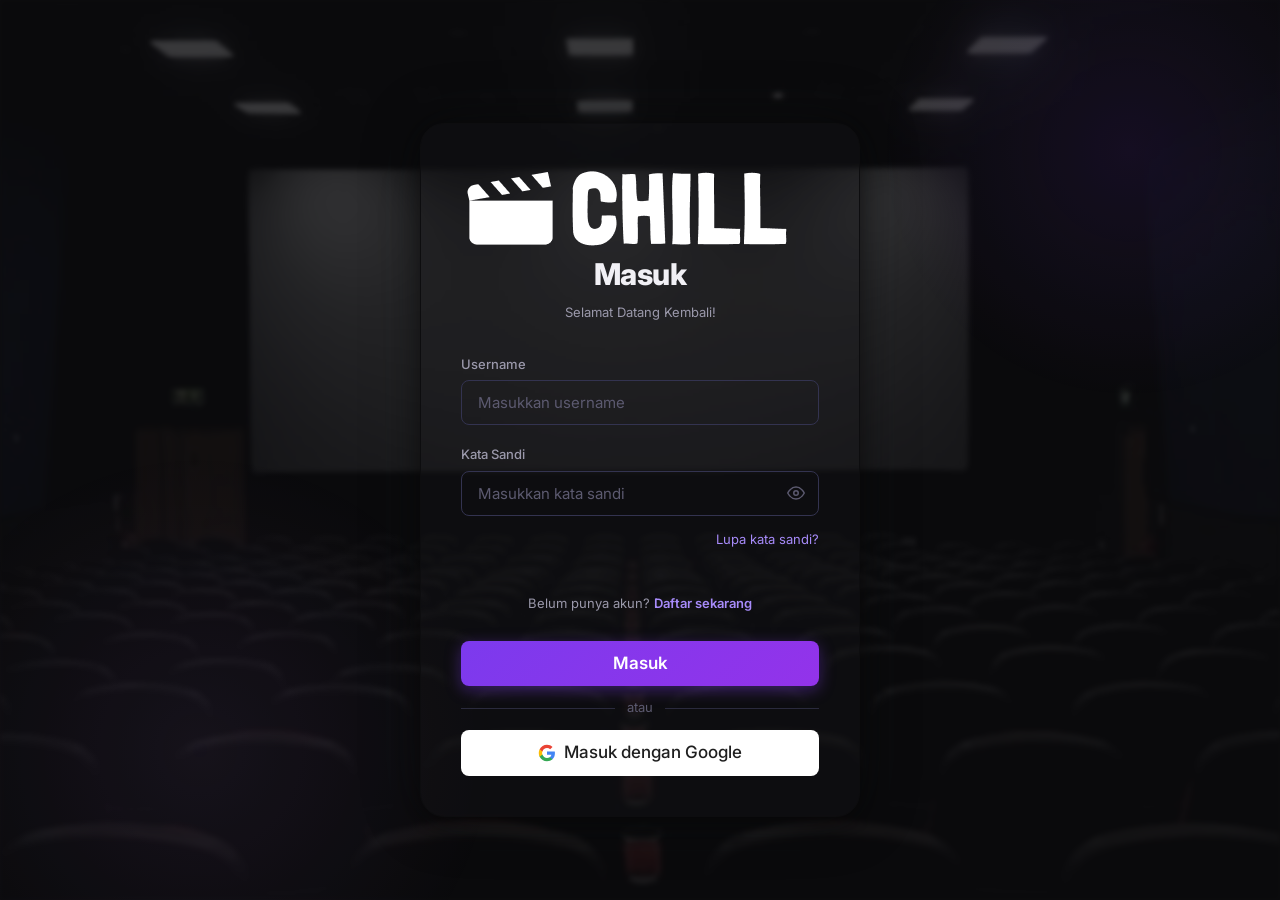
==== commit f3daffa9: "fix card for login and register" ====
--- a/index.html
+++ b/index.html
@@ -28,27 +28,33 @@
 
     <div class="auth-page__inner">
       <div class="auth-page__logo">
-        <a href="#" class="logo" onclick="return false;" aria-label="Chill – Halaman Utama">
+
+        <!-- LOGO CHILL -->
+        <!-- <a href="#" class="logo" onclick="return false;" aria-label="Chill – Halaman Utama">
           <span class="logo__icon" aria-hidden="true">
-            <img src="./images/chill-logo.png" alt="Logo Chill" />
+            <img src="./images/chill-logo.png`" alt="Logo Chill" />
           </span>
           <span class="logo__text">Ch<span>ill</span></span>
-        </a>
-      </div>
-
+        </a> -->
+      </div>
+
+      <!-- CARD LOGIN -->
       <div class="auth-card">
-        <h1 class="auth-card__title">Selamat datang</h1>
-        <p class="auth-card__subtitle">Masuk ke akun Chill kamu dan mulai menonton.</p>
+        <div class="class-logo">
+          <img src="./images/chill-logo.png" alt="CHILL" />
+        </div>
+        <h1 class="auth-card__title">Masuk</h1>
+        <p class="auth-card__subtitle">Selamat Datang Kembali!</p>
 
         <div class="auth-card__form">
           <div class="form-group">
-            <label class="form-group__label" for="login-username">Username atau Email</label>
+            <label class="form-group__label" for="login-username">Username</label>
             <input
               class="form-group__input"
               type="text"
               id="login-username"
               name="username"
-              placeholder="Masukkan username atau email"
+              placeholder="Masukkan username"
               autocomplete="username"
             />
           </div>
@@ -82,6 +88,11 @@
             <a href="#" onclick="return false;">Lupa kata sandi?</a>
           </div>
 
+        <p class="auth-card__footer">
+          Belum punya akun? <a href="#" onclick="showPage('register'); return false;">Daftar sekarang</a>
+        </p>
+          
+
           <div class="auth-card__actions">
             <button class="btn btn--primary btn--full btn--lg" type="button" onclick="goToHome()">
               Masuk
@@ -101,10 +112,10 @@
           </div>
         </div>
 
-        <p class="auth-card__footer">
-          Belum punya akun? <a href="#" onclick="showPage('register'); return false;">Daftar sekarang</a>
-        </p>
-      </div>
+
+      </div>
+
+      
     </div>
   </div><!-- /page-login -->
 
--- a/style.css
+++ b/style.css
@@ -127,7 +127,7 @@
     .logo__icon {
       width: 36px;
       height: 36px;
-      background: linear-gradient(135deg, var(--color-primary), var(--color-accent));
+      /* background: linear-gradient(135deg, var(--color-primary), var(--color-accent)); */
       border-radius: var(--radius-md);
       display: flex;
       align-items: center;
@@ -135,8 +135,20 @@
       flex-shrink: 0;
     }
     .logo__icon svg { width: 20px; height: 20px; fill: white; }
+    .logo__icon img { width: 163px; height: 44px; }
     .logo__text { color: var(--color-text-primary); }
     .logo__text span { color: var(--color-accent); }
+
+    .card-logo {
+      display: flex;
+      width: 45%;
+      justify-content: center;
+    }
+
+    .card-logo img {
+      width: 163px;
+      height: 44px;
+    }
 
     /* ============================================================
        BUTTONS
@@ -201,7 +213,7 @@
       color: var(--color-text-secondary);
     }
     .form-group__input {
-      background: var(--color-bg-input);
+      background: var(--color-bg-bg);
       border: 1.5px solid var(--color-border-input);
       border-radius: var(--radius-md);
       color: var(--color-text-primary);
@@ -294,15 +306,15 @@
       margin-bottom: var(--sp-40);
     }
     .auth-card {
-      background: transparent;
-      backdrop-filter: blur(24px);
-      -webkit-backdrop-filter: blur(24px);
-      border: 1px solid var(--color-border);
+      background: rgba(24, 26, 28, 0.3);
+      /* backdrop-filter: blur(24px); */
+      /* -webkit-backdrop-filter: blur(24px); */
+      border: 1px solid var(--color-bg);
       border-radius: var(--radius-2xl);
       padding: var(--sp-40);
       width: 100%;
       max-width: 440px;
-      box-shadow: var(--shadow-card), 0 0 60px rgba(124,58,237,0.08);
+      box-shadow: var(--shadow-card), 0 0 60px rgba(24, 26, 28, 0.3);
     }
     .auth-card__title {
       font-size: var(--fs-2xl);
@@ -310,17 +322,28 @@
       letter-spacing: -0.5px;
       margin-bottom: var(--sp-6);
       color: var(--color-text-primary);
+      text-align: center;
     }
     .auth-card__subtitle {
       font-size: var(--fs-sm);
       color: var(--color-text-secondary);
       margin-bottom: var(--sp-32);
+      text-align: center;
     }
     .auth-card__form {
       display: flex;
       flex-direction: column;
       gap: var(--sp-20);
     }
+
+    .auth-card__footer {
+      text-align: center;
+      font-size: var(--fs-sm);
+      color: var(--color-text-secondary);
+      margin-top: var(--sp-24);
+    }
+
+
     .auth-card__forgot {
       text-align: right;
       margin-top: calc(-1 * var(--sp-10));
@@ -337,12 +360,12 @@
       gap: var(--sp-12);
       margin-top: var(--sp-8);
     }
-    .auth-card__footer {
+    /* .auth-card__footer {
       text-align: center;
       font-size: var(--fs-sm);
       color: var(--color-text-secondary);
       margin-top: var(--sp-24);
-    }
+    } */
     .auth-card__footer a {
       color: var(--color-text-link);
       font-weight: 600;
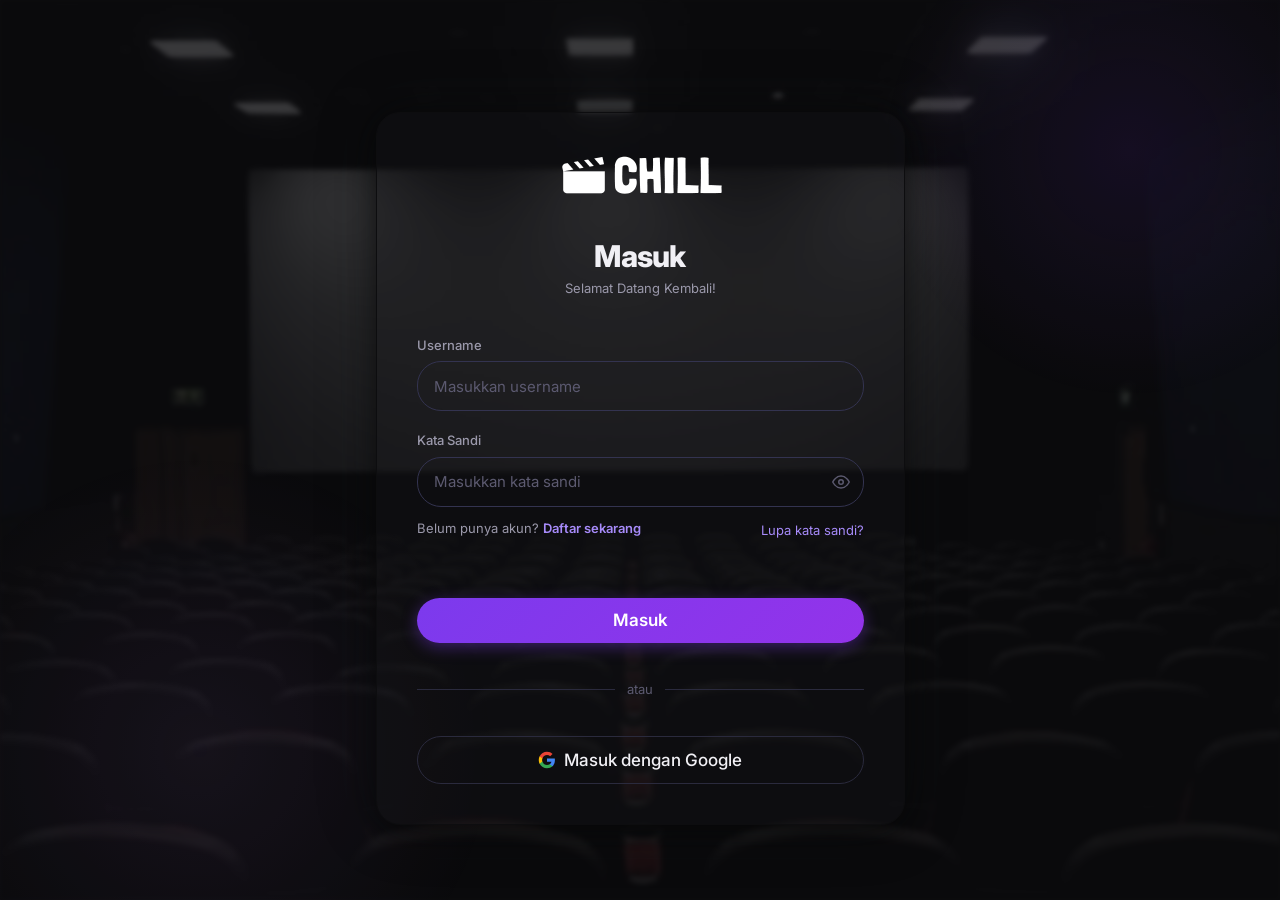
==== commit 47cc8137: "fix login page card" ====
--- a/index.html
+++ b/index.html
@@ -40,7 +40,7 @@
 
       <!-- CARD LOGIN -->
       <div class="auth-card">
-        <div class="class-logo">
+        <div class="card-logo">
           <img src="./images/chill-logo.png" alt="CHILL" />
         </div>
         <h1 class="auth-card__title">Masuk</h1>
@@ -84,14 +84,14 @@
             </div>
           </div>
 
-          <div class="auth-card__forgot">
-            <a href="#" onclick="return false;">Lupa kata sandi?</a>
-          </div>
-
-        <p class="auth-card__footer">
-          Belum punya akun? <a href="#" onclick="showPage('register'); return false;">Daftar sekarang</a>
-        </p>
-          
+          <div class="auth-card__links">
+            <p class="auth-card__footer auth-card__footer--login">
+              Belum punya akun? <a href="#" onclick="showPage('register'); return false;">Daftar sekarang</a>
+            </p>
+            <div class="auth-card__forgot">
+              <a href="#" onclick="return false;">Lupa kata sandi?</a>
+            </div>
+          </div>
 
           <div class="auth-card__actions">
             <button class="btn btn--primary btn--full btn--lg" type="button" onclick="goToHome()">
@@ -134,15 +134,10 @@
 
     <div class="auth-page__inner">
       <div class="auth-page__logo">
-        <a href="#" class="logo" onclick="return false;" aria-label="Chill – Halaman Utama">
-          <span class="logo__icon" aria-hidden="true">
-            <svg viewBox="0 0 24 24" xmlns="http://www.w3.org/2000/svg"><path d="M8 5v14l11-7z"/></svg>
-          </span>
-          <span class="logo__text">Ch<span>ill</span></span>
-        </a>
       </div>
 
       <div class="auth-card">
+        <img src="./images/chill-logo.png" alt="CHILL" />
         <h1 class="auth-card__title">Buat akun</h1>
         <p class="auth-card__subtitle">Daftar gratis dan nikmati ribuan film & series.</p>
 
--- a/style.css
+++ b/style.css
@@ -59,6 +59,7 @@
       --sp-24:  1.5rem;
       --sp-28:  1.75rem;
       --sp-32:  2rem;
+      --sp-37:  2.3125rem;
       --sp-40:  2.5rem;
       --sp-48:  3rem;
       --sp-56:  3.5rem;
@@ -141,8 +142,9 @@
 
     .card-logo {
       display: flex;
-      width: 45%;
+      width: 100%;
       justify-content: center;
+      margin-bottom: var(--sp-37);
     }
 
     .card-logo img {
@@ -159,7 +161,7 @@
       justify-content: center;
       gap: var(--sp-8);
       padding: var(--sp-12) var(--sp-24);
-      border-radius: var(--radius-md);
+      border-radius: var(--radius-2xl);
       font-size: var(--fs-base);
       font-weight: 600;
       line-height: 1;
@@ -186,12 +188,15 @@
     }
     .btn--ghost:hover { border-color: var(--color-primary-light); color: var(--color-primary-light); }
     .btn--google {
-      background: var(--color-google-bg);
-      color: var(--color-google-text);
-      border: none;
+      background: transparent;
+      color: var(--color-text-primary);
+      border: 1px solid var(--color-border);
       font-weight: 500;
     }
-    .btn--google:hover { background: #F5F5F5; }
+    .btn--google:hover {
+      background: rgba(255,255,255,0.1);
+      border-color: var(--color-border-input);
+    }
     .btn--google svg { width: 18px; height: 18px; flex-shrink: 0; }
     .btn--full { width: 100%; }
     .btn--lg { padding: var(--sp-14) var(--sp-32); font-size: var(--fs-md); }
@@ -215,13 +220,16 @@
     .form-group__input {
       background: var(--color-bg-bg);
       border: 1.5px solid var(--color-border-input);
-      border-radius: var(--radius-md);
+      border-radius: var(--radius-2xl);
       color: var(--color-text-primary);
       font-size: var(--fs-base);
       padding: var(--sp-12) var(--sp-16);
       transition: border-color 0.2s, background 0.2s, box-shadow 0.2s;
       outline: none;
       width: 100%;
+      height: 50px;
+      display: flex;
+      align-items: center;
     }
     .form-group__input::placeholder { color: var(--color-text-muted); }
     .form-group__input:focus {
@@ -303,7 +311,7 @@
       min-height: 100vh;
     }
     .auth-page__logo {
-      margin-bottom: var(--sp-40);
+      margin-bottom: var(--sp-37);
     }
     .auth-card {
       background: rgba(24, 26, 28, 0.3);
@@ -313,21 +321,29 @@
       border-radius: var(--radius-2xl);
       padding: var(--sp-40);
       width: 100%;
-      max-width: 440px;
+      max-width: 529px;
+      min-height: 663px;
       box-shadow: var(--shadow-card), 0 0 60px rgba(24, 26, 28, 0.3);
+    }
+    .auth-card__form {
+      display: flex;
+      flex-direction: column;
+      gap: var(--sp-37);
+      max-width: 449px;
+      width: 100%;
+      margin: 0 auto;
     }
     .auth-card__title {
       font-size: var(--fs-2xl);
       font-weight: 800;
-      letter-spacing: -0.5px;
-      margin-bottom: var(--sp-6);
+      letter-spacing: -0.7px;
       color: var(--color-text-primary);
       text-align: center;
     }
     .auth-card__subtitle {
       font-size: var(--fs-sm);
       color: var(--color-text-secondary);
-      margin-bottom: var(--sp-32);
+      margin-bottom: var(--sp-37);
       text-align: center;
     }
     .auth-card__form {
@@ -336,42 +352,58 @@
       gap: var(--sp-20);
     }
 
+    .auth-card__links {
+      display: flex;
+      align-items: center;
+      justify-content: space-between;
+      gap: var(--sp-16);
+      margin-top: calc(-1 * var(--sp-10));
+    }
     .auth-card__footer {
-      text-align: center;
+      text-align: left;
       font-size: var(--fs-sm);
       color: var(--color-text-secondary);
-      margin-top: var(--sp-24);
-    }
-
-
-    .auth-card__forgot {
-      text-align: right;
-      margin-top: calc(-1 * var(--sp-10));
-    }
-    .auth-card__forgot a {
-      font-size: var(--fs-sm);
-      color: var(--color-text-link);
-      transition: color 0.2s;
-    }
-    .auth-card__forgot a:hover { color: var(--color-accent); }
-    .auth-card__actions {
-      display: flex;
-      flex-direction: column;
-      gap: var(--sp-12);
-      margin-top: var(--sp-8);
-    }
-    /* .auth-card__footer {
-      text-align: center;
-      font-size: var(--fs-sm);
-      color: var(--color-text-secondary);
-      margin-top: var(--sp-24);
-    } */
+      margin-top: var(--sp-4);
+    }
+    .auth-card__footer--login {
+      margin-top: 0;
+    }
+
     .auth-card__footer a {
       color: var(--color-text-link);
       font-weight: 600;
       transition: color 0.2s;
     }
     .auth-card__footer a:hover { color: var(--color-accent); }
+
+    .auth-card__forgot {
+      text-align: right;
+      margin-top: 0;
+    }
+    .auth-card__forgot a {
+      font-size: var(--fs-sm);
+      color: var(--color-text-link);
+      transition: color 0.2s;
+    }
+    .auth-card__forgot a:hover { color: var(--color-accent); }
+    .auth-card__actions {
+      display: flex;
+      flex-direction: column;
+      gap: var(--sp-37);
+      margin-top: var(--sp-37);
+    }
+    /* .auth-card__footer {
+      text-align: center;
+      font-size: var(--fs-sm);
+      color: var(--color-text-secondary);
+      margin-top: var(--sp-24);
+    } */
+    /* .auth-card__footer a {
+      color: var(--color-text-link);
+      font-weight: 600;
+      transition: color 0.2s;
+    }
+    .auth-card__footer a:hover { color: var(--color-accent); } */
 
     /* Background decoration for auth pages */
     .auth-deco {
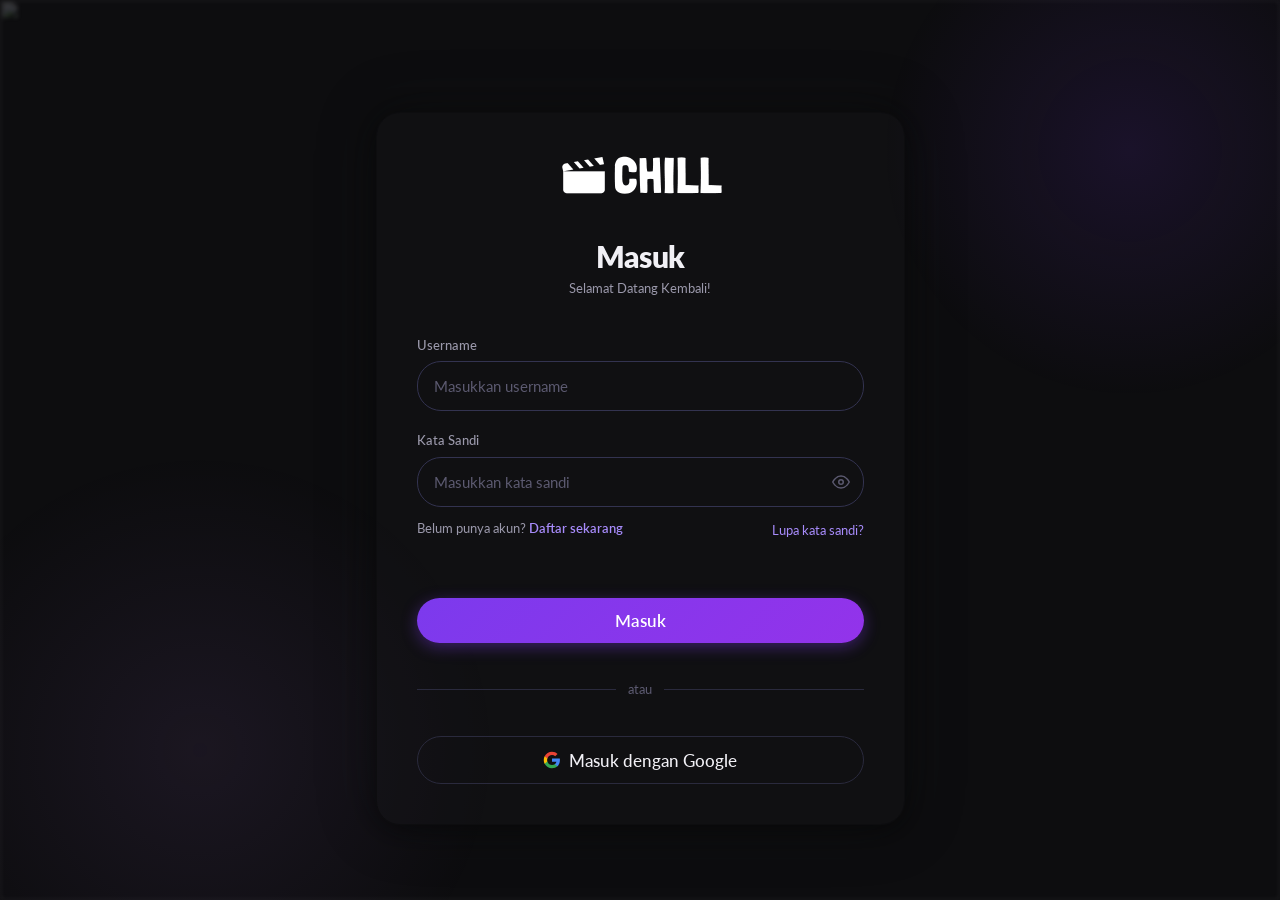
==== commit 388d58c0: "feat: add footer accordion toggle functionality and update footer styles" ====
--- a/index.html
+++ b/index.html
@@ -4,25 +4,35 @@
   <meta charset="UTF-8" />
   <meta name="viewport" content="width=device-width, initial-scale=1.0" />
   <title>Chill – Streaming Film & Series</title>
-  <link rel="preconnect" href="https://fonts.googleapis.com" />
+
+
+<link rel="preconnect" href="https://fonts.googleapis.com">
+<link rel="preconnect" href="https://fonts.gstatic.com" crossorigin>
+<link href="https://fonts.googleapis.com/css2?family=Lato:ital,wght@0,100;0,300;0,400;0,700;0,900;1,100;1,300;1,400;1,700;1,900&display=swap" rel="stylesheet">
+<link href="https://fonts.googleapis.com/css2?family=Londrina+Solid:wght@100;300;400;900&display=swap" rel="stylesheet">
+
+
+  <!-- <link rel="preconnect" href="https://fonts.googleapis.com" />
   <link rel="preconnect" href="https://fonts.gstatic.com" crossorigin />
   <link href="https://fonts.googleapis.com/css2?family=Inter:wght@300;400;500;600;700;800;900&display=swap" rel="stylesheet" />
+   -->
+  
   <link rel="stylesheet" href="style.css" />
   <script src="app.js"></script>
 
 </head>
 <body>
 
-  <!-- ============================================================
+  <!-- =======================
        PAGE: LOGIN
-  ============================================================ -->
+  ======================= -->
   <div id="page-login" class="page page--active" role="main">
     <div class="auth-deco auth-deco--1"></div>
     <div class="auth-deco auth-deco--2"></div>
 
     <!-- Cinematic background -->
     <div class="auth-page__bg" aria-hidden="true">
-      <img class="auth-page__bg-img" src="./images/theatre1.jpeg" alt="" />
+      <img class="auth-page__bg-img" src="./images/theatre3.jpg" alt="" />
       <div class="auth-page__bg-overlay"></div>
     </div>
 
@@ -30,12 +40,11 @@
       <div class="auth-page__logo">
 
         <!-- LOGO CHILL -->
-        <!-- <a href="#" class="logo" onclick="return false;" aria-label="Chill – Halaman Utama">
-          <span class="logo__icon" aria-hidden="true">
-            <img src="./images/chill-logo.png`" alt="Logo Chill" />
-          </span>
-          <span class="logo__text">Ch<span>ill</span></span>
-        </a> -->
+         <!-- <a href="#" class="logo" onclick="return false;" aria-label="Chill – Halaman Utama">
+           <span class="logo__icon" aria-hidden="true">
+             <img src="./images/chill-logo.png`" alt="Logo Chill" />
+           </span><span class="logo__text">Ch<span>ill</span></span>
+         </a> -->
       </div>
 
       <!-- CARD LOGIN -->
@@ -111,24 +120,20 @@
             </button>
           </div>
         </div>
-
-
-      </div>
-
-      
+      </div>
     </div>
   </div><!-- /page-login -->
 
 
-  <!-- ============================================================
+  <!-- =======================
        PAGE: REGISTER
-  ============================================================ -->
+  ======================= -->
   <div id="page-register" class="page" role="main">
     <div class="auth-deco auth-deco--1"></div>
     <div class="auth-deco auth-deco--2"></div>
 
     <div class="auth-page__bg" aria-hidden="true">
-      <img class="auth-page__bg-img" src="./images/theatre2.jpeg" alt="" />
+      <img class="auth-page__bg-img" src="./images/theatre4.jpg" alt="" />
       <div class="auth-page__bg-overlay"></div>
     </div>
 
@@ -137,9 +142,11 @@
       </div>
 
       <div class="auth-card">
-        <img src="./images/chill-logo.png" alt="CHILL" />
-        <h1 class="auth-card__title">Buat akun</h1>
-        <p class="auth-card__subtitle">Daftar gratis dan nikmati ribuan film & series.</p>
+        <div class="card-logo">
+          <img src="./images/chill-logo.png" alt="CHILL" />
+        </div>
+        <h1 class="auth-card__title">Daftar</h1>
+        <p class="auth-card__subtitle">Selamat datang!</p>
 
         <div class="auth-card__form">
           <div class="form-group">
@@ -204,6 +211,10 @@
             </div>
           </div>
 
+          <p class="auth-card__footer">
+            Sudah punya akun? <a href="#" onclick="showPage('login'); return false;">Masuk</a>
+          </p>
+
           <div class="auth-card__actions">
             <button class="btn btn--primary btn--full btn--lg" type="button" onclick="goToHome()">
               Daftar
@@ -222,18 +233,14 @@
             </button>
           </div>
         </div>
-
-        <p class="auth-card__footer">
-          Sudah punya akun? <a href="#" onclick="showPage('login'); return false;">Masuk</a>
-        </p>
       </div>
     </div>
   </div><!-- /page-register -->
 
 
-  <!-- ============================================================
+  <!-- =======================
        PAGE: HOME (BERANDA)
-  ============================================================ -->
+  ======================= -->
   <div id="page-home" class="page" role="main">
 
     <!-- HEADER -->
@@ -244,9 +251,8 @@
         <div class="site-header__logo">
           <a href="#" class="logo" onclick="return false;" aria-label="Chill – Beranda">
             <span class="logo__icon" aria-hidden="true">
-              <svg viewBox="0 0 24 24" xmlns="http://www.w3.org/2000/svg"><path d="M8 5v14l11-7z"/></svg>
-            </span>
-            <span class="logo__text">Ch<span>ill</span></span>
+              <img src="./images/chill-vect.png" alt="Logo Chill" />
+            </span><span class="logo__text">CHILL</span>
           </a>
         </div>
 
@@ -921,21 +927,23 @@
         <div class="site-footer__inner">
           <!-- Brand -->
           <div class="site-footer__brand">
-            <a href="#" class="logo" onclick="return false;" aria-label="Chill">
+            <a href="#" class="logo logo--footer" onclick="return false;" aria-label="Chill">
               <span class="logo__icon" aria-hidden="true">
-                <svg viewBox="0 0 24 24" xmlns="http://www.w3.org/2000/svg"><path d="M8 5v14l11-7z"/></svg>
-              </span>
-              <span class="logo__text">Ch<span>ill</span></span>
+                <img src="./images/chill-logo.png" alt="Logo Chill" />
+              </span><span class="logo__text">CHILL</span>
             </a>
             <p class="site-footer__tagline">
               Nikmati ribuan film dan series favorit kamu kapan saja, di mana saja.
             </p>
           </div>
 
-          <!-- Genre -->
-          <div class="site-footer__col">
-            <h3 class="site-footer__col-title">Genre Film</h3>
-            <nav class="site-footer__links" aria-label="Genre film">
+          <!-- Genre Accordion -->
+          <div class="site-footer__col site-footer__col--collapsible">
+            <button class="site-footer__col-title site-footer__col-toggle" type="button" onclick="toggleFooterSection(this)" aria-expanded="false" aria-controls="genre-links">
+              Genre
+              <svg class="site-footer__col-chevron" viewBox="0 0 24 24" fill="none" stroke="currentColor" stroke-width="2" stroke-linecap="round" stroke-linejoin="round" aria-hidden="true"><path d="M9 6l6 6-6 6"/></svg>
+            </button>
+            <nav class="site-footer__links site-footer__links--hidden" id="genre-links" aria-label="Genre film">
               <a href="#" class="site-footer__link" onclick="return false;">Aksi</a>
               <a href="#" class="site-footer__link" onclick="return false;">Drama</a>
               <a href="#" class="site-footer__link" onclick="return false;">Komedi</a>
@@ -945,10 +953,13 @@
             </nav>
           </div>
 
-          <!-- Bantuan -->
-          <div class="site-footer__col">
-            <h3 class="site-footer__col-title">Bantuan</h3>
-            <nav class="site-footer__links" aria-label="Tautan bantuan">
+          <!-- Bantuan Accordion -->
+          <div class="site-footer__col site-footer__col--collapsible">
+            <button class="site-footer__col-title site-footer__col-toggle" type="button" onclick="toggleFooterSection(this)" aria-expanded="false" aria-controls="bantuan-links">
+              Bantuan
+              <svg class="site-footer__col-chevron" viewBox="0 0 24 24" fill="none" stroke="currentColor" stroke-width="2" stroke-linecap="round" stroke-linejoin="round" aria-hidden="true"><path d="M9 6l6 6-6 6"/></svg>
+            </button>
+            <nav class="site-footer__links site-footer__links--hidden" id="bantuan-links" aria-label="Tautan bantuan">
               <a href="#" class="site-footer__link" onclick="return false;">FAQ</a>
               <a href="#" class="site-footer__link" onclick="return false;">Kontak Kami</a>
               <a href="#" class="site-footer__link" onclick="return false;">Kebijakan Privasi</a>
--- a/style.css
+++ b/style.css
@@ -7,6 +7,7 @@
       --color-bg-input:     #1E1E2C;
       --color-bg-input-focus: #252536;
       --color-surface:      #16161F;
+      --color-extra-bg:     ##3D4142;
       --color-overlay:      rgba(13,13,15,0.75);
       --color-overlay-hero: linear-gradient(90deg, rgba(13,13,15,0.95) 30%, rgba(13,13,15,0.3) 100%);
 
@@ -33,7 +34,7 @@
       --color-google-text:  #1F1F1F;
 
       /* Typography */
-      --font-family:        'Inter', -apple-system, BlinkMacSystemFont, sans-serif;
+      --font-family:        "Lato", sans-serif;
 
       --fs-xs:   0.6875rem;   /* 11px */
       --fs-sm:   0.8125rem;   /* 13px */
@@ -101,10 +102,10 @@
       min-height: 100vh;
     }
     a { color: inherit; text-decoration: none; }
-    button { cursor: pointer; border: none; background: none; font-family: inherit; }
+    button { cursor: pointer; border: none; background: none; font-family: "Lato", sans-serif; }
     img { display: block; max-width: 100%; }
     ul, ol { list-style: none; }
-    input { font-family: inherit; }
+    input { font-family: "Lato", sans-serif; }
 
     /* ============================================================
        PAGE ROUTING
@@ -118,26 +119,38 @@
     .logo {
       display: inline-flex;
       align-items: center;
-      gap: var(--sp-8);
+      gap: -4px;
+      font-size: 1.125rem;
+      font-weight: 900;
+      letter-spacing: -0.02em;
+      color: var(--color-text-primary);
+    }
+    .logo__icon {
+      width: 80px;
+      height: 28px;
+      display: flex;
+      flex-shrink: 0;
+      overflow: hidden;
+    }
+    .logo__icon svg {
+      width: 20px;
+      height: 20px;
+      fill: white;
+    }
+    .logo__icon img { 
+      width: 80px; 
+      height: 28px; 
+      object-fit: contain; 
+      object-position: center;
+      margin-left: 35px;
+    }
+    .logo__text { 
+      display: inline;
+      font-family: "Londrina Solid", cursive;
       font-size: var(--fs-logo);
       font-weight: 900;
-      letter-spacing: -0.5px;
-      color: var(--color-text-primary);
-      user-select: none;
-    }
-    .logo__icon {
-      width: 36px;
-      height: 36px;
-      /* background: linear-gradient(135deg, var(--color-primary), var(--color-accent)); */
-      border-radius: var(--radius-md);
-      display: flex;
-      align-items: center;
-      justify-content: center;
-      flex-shrink: 0;
-    }
-    .logo__icon svg { width: 20px; height: 20px; fill: white; }
-    .logo__icon img { width: 163px; height: 44px; }
-    .logo__text { color: var(--color-text-primary); }
+      margin-left: 0;
+    }
     .logo__text span { color: var(--color-accent); }
 
     .card-logo {
@@ -170,6 +183,7 @@
     }
     .btn--primary {
       background: linear-gradient(135deg, var(--color-primary), #9333EA);
+      /* background: linear-gradient(135deg, var(--color-primary), #9333EA); */
       color: #fff;
       box-shadow: var(--shadow-btn);
     }
@@ -439,13 +453,14 @@
       display: flex;
       align-items: center;
       padding: 0 var(--sp-40);
-      transition: background 0.3s, backdrop-filter 0.3s;
+      transition: background 0.3s, backdrop-filter 0.3s, border-color 0.3s;
+      background: linear-gradient(180deg, rgba(13,13,15,0.9) 0%, rgba(13,13,15,0.28) 72%, transparent 100%);
     }
     .site-header--scrolled {
       background: rgba(13,13,15,0.92);
       backdrop-filter: blur(16px);
       -webkit-backdrop-filter: blur(16px);
-      border-bottom: 1px solid var(--color-border);
+      border-bottom: 1px solid rgba(255,255,255,0.08);
     }
     .site-header__gradient {
       position: absolute;
@@ -465,54 +480,115 @@
       max-width: var(--container-max);
       margin: 0 auto;
     }
-    .site-header__logo { flex-shrink: 0; }
+    .site-header__left {
+      display: flex;
+      align-items: center;
+      gap: var(--sp-24);
+      min-width: 0;
+      flex: 1;
+    }
     .site-nav {
       display: flex;
       align-items: center;
-      gap: var(--sp-8);
+      gap: 2px;
+      min-width: 0;
     }
     .site-nav__link {
-      font-size: var(--fs-sm);
+      display: flex;
+      align-items: center;
+      gap: var(--sp-6);
+      font-size: 0.875rem;
       font-weight: 500;
-      color: var(--color-text-secondary);
-      padding: var(--sp-8) var(--sp-12);
-      border-radius: var(--radius-md);
+      color: rgba(255,255,255,0.7);
+      padding: 7px 12px;
+      border-radius: var(--radius-full);
       transition: color 0.2s, background 0.2s;
-      position: relative;
-    }
-    .site-nav__link:hover { color: var(--color-text-primary); background: rgba(255,255,255,0.05); }
-    .site-nav__link--active { color: var(--color-text-primary); font-weight: 600; }
-    .site-nav__link--active::after {
-      content: '';
-      position: absolute;
-      bottom: 0;
-      left: 50%;
-      transform: translateX(-50%);
-      width: 20px;
-      height: 2px;
-      background: var(--color-primary);
-      border-radius: var(--radius-full);
+      white-space: nowrap;
+    }
+    .site-nav__link .nav-icon {
+      width: 14px;
+      height: 14px;
+      flex-shrink: 0;
+      color: rgba(255,255,255,0.7);
+    }
+    .site-nav__link:hover {
+      color: #fff;
+      background: rgba(255,255,255,0.08);
+    }
+    .site-nav__link:hover .nav-icon {
+      color: #fff;
+    }
+    .site-nav__link--active {
+      color: #fff;
+      font-weight: 700;
+      background: transparent;
+    }
+    .site-nav__link--active .nav-icon {
+      color: var(--color-primary-light);
+      stroke: currentColor;
     }
     .site-header__right {
       display: flex;
       align-items: center;
-      gap: var(--sp-16);
-    }
-    .site-header__avatar {
+      gap: 8px;
+      flex-shrink: 0;
+    }
+    .header-icon-control,
+    .header-account-trigger {
+      display: inline-flex;
+      align-items: center;
+      justify-content: center;
+      border: 1px solid rgba(255,255,255,0.08);
+      background: rgba(255,255,255,0.02);
+      color: #fff;
+      transition: background 0.2s, border-color 0.2s;
+    }
+    .header-icon-control:hover,
+    .header-account-trigger:hover {
+      background: rgba(255,255,255,0.08);
+      border-color: rgba(255,255,255,0.14);
+    }
+    .header-icon-control {
       width: 36px;
       height: 36px;
-      border-radius: var(--radius-full);
-      background: linear-gradient(135deg, var(--color-primary), var(--color-accent));
-      display: flex;
+      border-radius: 9999px;
+    }
+    .header-icon-control svg {
+      width: 18px;
+      height: 18px;
+    }
+    .header-account-trigger {
+      gap: 8px;
+      height: 36px;
+      padding: 0 10px 0 4px;
+      border-radius: 9999px;
+    }
+    .header-account-trigger__label {
+      font-size: 0.875rem;
+      font-weight: 500;
+      color: rgba(255,255,255,0.92);
+    }
+    .header-account-trigger__caret {
+      width: 14px;
+      height: 14px;
+      color: rgba(255,255,255,0.7);
+    }
+    .site-header__avatar {
+      width: 28px;
+      height: 28px;
+      border-radius: 9999px;
+      background: linear-gradient(135deg, #4b5563, #9ca3af);
+      display: inline-flex;
       align-items: center;
       justify-content: center;
-      cursor: pointer;
       overflow: hidden;
-      border: 2px solid var(--color-border);
-      transition: border-color 0.2s;
-    }
-    .site-header__avatar:hover { border-color: var(--color-primary); }
-    .site-header__avatar svg { width: 20px; height: 20px; fill: white; }
+      flex-shrink: 0;
+    }
+    .site-header__avatar svg {
+      width: 16px;
+      height: 16px;
+      fill: #fff;
+    }
 
     /* Hamburger */
     .hamburger {
@@ -543,38 +619,121 @@
     .mobile-nav {
       display: none;
       position: fixed;
-      top: var(--header-h);
-      left: 0;
-      right: 0;
-      background: rgba(13,13,15,0.97);
+      top: calc(var(--header-h) + 6px);
+      left: var(--sp-16);
+      right: var(--sp-16);
+      background: rgba(16,16,18,0.96);
       backdrop-filter: blur(20px);
       -webkit-backdrop-filter: blur(20px);
-      border-bottom: 1px solid var(--color-border);
+      border: 1px solid rgba(255,255,255,0.08);
+      border-radius: 18px;
       z-index: 99;
       flex-direction: column;
-      padding: var(--sp-16) var(--sp-20);
-      gap: var(--sp-4);
+      padding: 0;
+      gap: 0;
       max-height: 0;
       overflow: hidden;
+      box-shadow: 0 20px 50px rgba(0,0,0,0.4);
       transition: max-height 0.35s ease, padding 0.35s ease;
     }
     .mobile-nav.mobile-nav--open {
-      max-height: 300px;
-      padding: var(--sp-16) var(--sp-20) var(--sp-20);
+      max-height: 420px;
+      padding: 12px;
     }
     .mobile-nav__link {
-      font-size: var(--fs-base);
+      display: flex;
+      align-items: center;
+      gap: 10px;
+      font-size: 0.95rem;
       font-weight: 500;
-      color: var(--color-text-secondary);
-      padding: var(--sp-12) var(--sp-16);
-      border-radius: var(--radius-md);
+      color: rgba(255,255,255,0.76);
+      padding: 12px 14px;
+      border-radius: 12px;
       transition: color 0.2s, background 0.2s;
-      display: block;
+    }
+    .mobile-nav__link .nav-icon {
+      width: 18px;
+      height: 18px;
+      flex-shrink: 0;
+      color: rgba(255,255,255,0.7);
     }
     .mobile-nav__link:hover, .mobile-nav__link--active {
-      color: var(--color-text-primary);
+      color: #fff;
       background: rgba(255,255,255,0.06);
     }
+    .mobile-nav__link--active {
+      font-weight: 700;
+    }
+    .mobile-nav__link--active .nav-icon {
+      color: var(--color-primary-light);
+      stroke: currentColor;
+    }
+    .mobile-nav__footer {
+      display: flex;
+      align-items: center;
+      gap: 10px;
+      padding-top: 12px;
+      margin-top: 8px;
+      border-top: 1px solid rgba(255,255,255,0.08);
+    }
+     .header-account-trigger--mobile {
+       flex: 1;
+       justify-content: flex-start;
+       padding: 0 12px 0 4px;
+     }
+
+     /* Profile dropdown */
+     .profile-menu {
+       position: relative;
+     }
+     .profile-dropdown {
+       position: absolute;
+       top: 100%;
+       right: 0;
+       background: rgba(20, 20, 28, 0.95);
+       backdrop-filter: blur(20px);
+       -webkit-backdrop-filter: blur(20px);
+       border: 1px solid rgba(255, 255, 255, 0.1);
+       border-radius: 12px;
+       min-width: 200px;
+       padding: 8px;
+       margin-top: 8px;
+       z-index: 200;
+       opacity: 0;
+       visibility: hidden;
+       transform: translateY(-10px);
+       transition: opacity 0.2s, visibility 0.2s, transform 0.2s;
+       box-shadow: 0 10px 40px rgba(0, 0, 0, 0.5);
+     }
+     .profile-dropdown--open {
+       opacity: 1;
+       visibility: visible;
+       transform: translateY(0);
+     }
+     .profile-dropdown__item {
+       display: flex;
+       align-items: center;
+       gap: 12px;
+       padding: 12px 16px;
+       color: var(--color-text-primary);
+       text-decoration: none;
+       font-size: var(--fs-base);
+       border-radius: 8px;
+       transition: background 0.2s;
+     }
+     .profile-dropdown__item:hover {
+       background: rgba(124, 58, 237, 0.2);
+       color: var(--color-accent);
+     }
+     .profile-dropdown__item svg {
+       width: 18px;
+       height: 18px;
+       flex-shrink: 0;
+       fill: none;
+       stroke: currentColor;
+       stroke-width: 2;
+     }
+
 
     /* ============================================================
        HOME PAGE – HERO SECTION
@@ -696,8 +855,23 @@
       color: var(--color-text-primary);
       transition: background 0.2s;
     }
-    .btn--volume:hover { background: rgba(255,255,255,0.18); }
-    .btn--volume svg { width: 20px; height: 20px; fill: currentColor; }
+     .btn--volume:hover { background: rgba(255,255,255,0.18); }
+     .btn--volume svg { width: 20px; height: 20px; fill: currentColor; }
+
+     .hero__age-rating {
+       display: none;
+       align-items: center;
+       justify-content: center;
+       width: 50px;
+       height: 50px;
+       border: 2px solid rgba(255, 255, 255, 0.3);
+       border-radius: 50%;
+       font-size: var(--fs-sm);
+       font-weight: 700;
+       color: var(--color-text-primary);
+       background: rgba(255, 255, 255, 0.05);
+     }
+
 
     /* ============================================================
        CONTAINER
@@ -772,14 +946,15 @@
       background: var(--color-bg-card);
     }
     .movie-card__thumb-placeholder {
-      width: 100%;
-      aspect-ratio: 2/3;
-      background: linear-gradient(135deg, var(--color-bg-card), #252540);
-      display: flex;
-      align-items: center;
-      justify-content: center;
-    }
-    .movie-card__thumb-placeholder svg { width: 40px; height: 40px; fill: var(--color-text-muted); opacity: 0.5; }
+       width: 100%;
+       aspect-ratio: 2/3;
+       background: linear-gradient(135deg, var(--color-bg-card), #252540);
+       display: flex;
+       align-items: center;
+       justify-content: center;
+       overflow: hidden;
+     }
+     .movie-card__thumb-placeholder svg { width: 40px; height: 40px; fill: var(--color-text-muted); opacity: 0.5; }
     .movie-card__info {
       padding: var(--sp-12) var(--sp-12) var(--sp-16);
     }
@@ -844,16 +1019,16 @@
       border-radius: var(--radius-full);
     }
 
-    /* Wide card for continue watching */
-    .movie-card--wide {
-      flex: 0 0 280px;
-    }
-    .movie-card--wide .movie-card__thumb-placeholder {
-      aspect-ratio: 16/9;
-    }
-    .movie-card--wide .movie-card__thumb {
-      aspect-ratio: 16/9;
-    }
+     /* Wide card for continue watching */
+     .movie-card--wide {
+       flex: 0 0 280px;
+     }
+     .movie-card--wide .movie-card__thumb-placeholder {
+       aspect-ratio: 16/9;
+     }
+     .movie-card--wide .movie-card__thumb {
+       aspect-ratio: 16/9;
+     }
     .movie-card__play-overlay {
       position: absolute;
       inset: 0;
@@ -901,121 +1076,227 @@
       gap: var(--sp-16);
     }
 
-    /* ============================================================
-       FOOTER
-    ============================================================ */
-    .site-footer {
-      background: var(--color-surface);
-      border-top: 1px solid var(--color-border);
-      padding: var(--sp-56) 0 var(--sp-32);
-      margin-top: var(--sp-40);
-    }
-    .site-footer__inner {
-      display: grid;
-      grid-template-columns: 240px 1fr 1fr;
-      gap: var(--sp-64);
-      margin-bottom: var(--sp-48);
-    }
-    .site-footer__brand {}
-    .site-footer__tagline {
-      font-size: var(--fs-sm);
-      color: var(--color-text-muted);
-      margin-top: var(--sp-14);
-      line-height: 1.6;
-    }
-    .site-footer__col-title {
-      font-size: var(--fs-xs);
-      font-weight: 700;
-      letter-spacing: 0.1em;
-      text-transform: uppercase;
-      color: var(--color-text-muted);
-      margin-bottom: var(--sp-20);
-    }
-    .site-footer__links {
-      display: flex;
-      flex-direction: column;
-      gap: var(--sp-12);
-    }
-    .site-footer__link {
-      font-size: var(--fs-sm);
-      color: var(--color-text-secondary);
-      transition: color 0.2s;
-      display: inline-block;
-    }
-    .site-footer__link:hover { color: var(--color-text-primary); }
-    .site-footer__bottom {
-      display: flex;
-      align-items: center;
-      justify-content: space-between;
-      padding-top: var(--sp-24);
-      border-top: 1px solid var(--color-border);
-    }
-    .site-footer__copy {
-      font-size: var(--fs-xs);
-      color: var(--color-text-muted);
-    }
-    .site-footer__copy span { color: var(--color-primary-light); }
+      /* ============================================================
+         FOOTER
+      ============================================================ */
+      .site-footer {
+        background: var(--color-surface);
+        border-top: 1px solid var(--color-border);
+        padding: var(--sp-56) 0 var(--sp-32);
+        margin-top: var(--sp-40);
+      }
+      .site-footer__inner {
+        display: grid;
+        grid-template-columns: 240px 1fr 1fr;
+        gap: var(--sp-64);
+        margin-bottom: var(--sp-48);
+      }
+      .site-footer__brand {}
+      .site-footer__brand .logo--footer {
+        display: inline-flex;
+        gap: var(--sp-8);
+      }
+      .site-footer__brand .logo__icon {
+        width: 50px;
+        height: 32px;
+      }
+      .site-footer__brand .logo__icon img {
+        width: 50px;
+        height: 32px;
+        object-fit: contain;
+        margin-left: 0;
+      }
+      .site-footer__brand .logo__text {
+        margin-left: 0;
+      }
+      .site-footer__tagline {
+        font-size: var(--fs-sm);
+        color: var(--color-text-muted);
+        margin-top: var(--sp-14);
+        line-height: 1.6;
+      }
+      .site-footer__copyright {
+        font-size: var(--fs-sm);
+        color: var(--color-text-muted);
+        margin-top: var(--sp-8);
+        line-height: 1.5;
+      }
+      .site-footer__col {
+        display: flex;
+        flex-direction: column;
+        gap: 0;
+      }
+      .site-footer__col--collapsible {}
+      .site-footer__col-title {
+        font-size: var(--fs-sm);
+        font-weight: 600;
+        letter-spacing: 0;
+        text-transform: none;
+        color: var(--color-text-primary);
+        margin-bottom: var(--sp-20);
+        text-transform: capitalize;
+      }
+      .site-footer__col-toggle {
+        display: none;
+      }
+      .site-footer__col-chevron {
+        width: 20px;
+        height: 20px;
+        flex-shrink: 0;
+        transition: transform 0.3s ease;
+        color: var(--color-text-secondary);
+      }
+      .site-footer__col-toggle[aria-expanded="true"] .site-footer__col-chevron {
+        transform: rotate(90deg);
+      }
+      .site-footer__links {
+        display: grid;
+        grid-template-columns: 1fr;
+        gap: var(--sp-12);
+        max-height: 500px;
+        overflow: hidden;
+        transition: max-height 0.3s ease, padding 0.3s ease;
+      }
+      .site-footer__links--grid {
+        grid-template-columns: 1fr 1fr;
+      }
+      .site-footer__links--hidden {
+        max-height: 500px;
+        padding: var(--sp-16) 0;
+      }
+      .site-footer__link {
+        font-size: var(--fs-sm);
+        color: var(--color-text-secondary);
+        transition: color 0.2s;
+        display: inline-block;
+      }
+      .site-footer__link:hover { color: var(--color-text-primary); }
+      .site-footer__bottom {
+        display: flex;
+        align-items: center;
+        justify-content: space-between;
+        padding-top: var(--sp-24);
+        border-top: 1px solid var(--color-border);
+      }
+      .site-footer__copy {
+        font-size: var(--fs-xs);
+        color: var(--color-text-muted);
+      }
+      .site-footer__copy span { color: var(--color-primary-light); }
 
     /* ============================================================
        RESPONSIVE – TABLET (≤1024px)
     ============================================================ */
-    @media (max-width: 1024px) {
-      :root {
-        --sp-40: 1.5rem;
-      }
-      .site-nav { display: none; }
-      .hamburger { display: flex; }
-      .mobile-nav { display: flex; }
-
-      .site-footer__inner {
-        grid-template-columns: 1fr 1fr;
-        gap: var(--sp-40);
-      }
-      .site-footer__brand { grid-column: 1 / -1; }
-    }
+     @media (max-width: 1024px) {
+       :root {
+         --sp-40: 1.5rem;
+       }
+       .site-header__left { gap: var(--sp-16); }
+       .site-nav { display: none; }
+       .header-account-trigger__label,
+       .header-account-trigger__caret,
+       .header-icon-control { display: none; }
+       .hamburger { display: flex; }
+       .mobile-nav { display: flex; }
+
+        .site-footer__inner {
+          grid-template-columns: 1fr 1fr;
+          gap: var(--sp-40);
+        }
+      }
 
     /* ============================================================
        RESPONSIVE – MOBILE (≤768px)
     ============================================================ */
-    @media (max-width: 768px) {
-      :root {
-        --fs-4xl: 2.25rem;
-        --fs-3xl: 1.875rem;
-        --fs-2xl: 1.5rem;
-        --sp-40: 1rem;
-        --header-h: 56px;
-      }
-
-      .auth-card {
-        padding: var(--sp-24) var(--sp-20);
-      }
-
-      .hero { min-height: 100svh; padding-bottom: var(--sp-64); }
-      .hero__title { font-size: var(--fs-3xl); letter-spacing: -1px; max-width: 100%; }
-      .hero__desc { display: none; }
-      .hero__actions { flex-wrap: nowrap; }
-      .hero__volume { display: none; }
-
-      .container { padding: 0 var(--sp-16); }
-
-      .section__title { font-size: var(--fs-lg); }
-
-      .movie-card { flex: 0 0 150px; }
-      .movie-card--wide { flex: 0 0 240px; }
-
-      .site-footer__inner {
-        grid-template-columns: 1fr;
-        gap: var(--sp-32);
-      }
-      .site-footer__bottom {
-        flex-direction: column;
-        gap: var(--sp-12);
-        text-align: center;
-      }
-
-      .hero__content { padding: 0 var(--sp-20); }
-      .site-header { padding: 0 var(--sp-20); }
-    }
+     @media (max-width: 768px) {
+       :root {
+         --fs-4xl: 2.25rem;
+         --fs-3xl: 1.875rem;
+         --fs-2xl: 1.5rem;
+         --sp-40: 1rem;
+         --header-h: 56px;
+       }
+
+        .logo__icon {
+          width: 70px;
+          height: 24px;
+        }
+        .logo__icon img {
+          width: 70px;
+          height: 24px;
+          margin-left: 0;
+        }
+        
+         .logo__text {
+           display: none;
+         }
+
+        .site-header__inner {
+          justify-content: flex-start;
+        }
+        .site-header__logo {
+          flex: 1;
+        }
+        .site-header__right { gap: 6px; }
+        .site-header { padding: 0 var(--sp-20); }
+
+       .auth-card {
+         padding: var(--sp-24) var(--sp-20);
+       }
+
+        .hero { min-height: 100svh; padding-bottom: var(--sp-64); }
+        .hero__title { font-size: var(--fs-3xl); letter-spacing: -1px; max-width: 100%; }
+        .hero__desc { display: none; }
+        .hero__actions { flex-wrap: nowrap; }
+        .hero__volume { display: flex; }
+        .hero__age-rating { display: flex; }
+
+
+       .container { padding: 0 var(--sp-16); }
+
+       .section__title { font-size: var(--fs-lg); }
+
+       .movie-card { flex: 0 0 150px; }
+       .movie-card--wide { flex: 0 0 240px; }
+
+       .site-footer__inner {
+         grid-template-columns: 1fr;
+         gap: var(--sp-32);
+       }
+       .site-footer__col-toggle {
+         display: flex;
+         align-items: center;
+         justify-content: space-between;
+         width: 100%;
+         font-size: var(--fs-base);
+         font-weight: 600;
+         color: var(--color-text-primary);
+         padding: var(--sp-16) 0;
+         background: none;
+         border: none;
+         cursor: pointer;
+         border-bottom: 1px solid var(--color-border);
+         transition: color 0.2s;
+       }
+       .site-footer__col-toggle:hover {
+         color: var(--color-accent);
+       }
+       .site-footer__links--hidden {
+         max-height: 0;
+         padding: 0;
+       }
+       .site-footer__links--grid {
+         grid-template-columns: 1fr;
+       }
+       .site-footer__bottom {
+         flex-direction: column;
+         gap: var(--sp-12);
+         text-align: center;
+       }
+
+       .hero__content { padding: 0 var(--sp-20); }
+       .site-header { padding: 0 var(--sp-20); }
+     }
 
     @media (max-width: 480px) {
       .hero__actions .btn { padding: var(--sp-10) var(--sp-20); font-size: var(--fs-sm); }
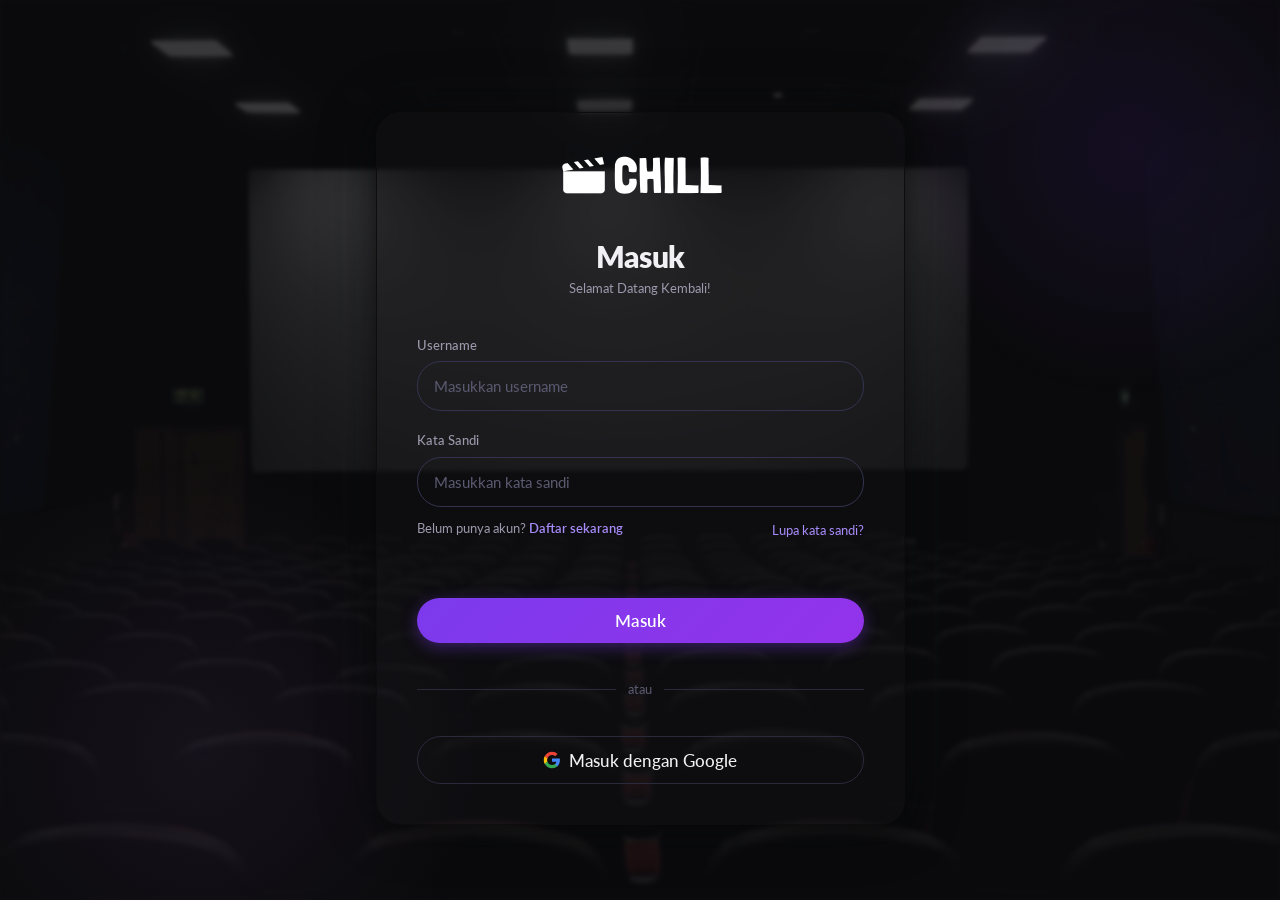
==== commit 6fcd25e1: "Refactor code structure for improved readability and maintainability" ====
--- a/index.html
+++ b/index.html
@@ -32,25 +32,18 @@
 
     <!-- Cinematic background -->
     <div class="auth-page__bg" aria-hidden="true">
-      <img class="auth-page__bg-img" src="./images/theatre3.jpg" alt="" />
+      <img class="auth-page__bg-img" src="./assets/images/theatre3.jpg" alt="" />
       <div class="auth-page__bg-overlay"></div>
     </div>
 
     <div class="auth-page__inner">
       <div class="auth-page__logo">
-
-        <!-- LOGO CHILL -->
-         <!-- <a href="#" class="logo" onclick="return false;" aria-label="Chill – Halaman Utama">
-           <span class="logo__icon" aria-hidden="true">
-             <img src="./images/chill-logo.png`" alt="Logo Chill" />
-           </span><span class="logo__text">Ch<span>ill</span></span>
-         </a> -->
       </div>
 
       <!-- CARD LOGIN -->
       <div class="auth-card">
         <div class="card-logo">
-          <img src="./images/chill-logo.png" alt="CHILL" />
+          <img src="./assets/images/chill-logo.png" alt="CHILL" />
         </div>
         <h1 class="auth-card__title">Masuk</h1>
         <p class="auth-card__subtitle">Selamat Datang Kembali!</p>
@@ -85,10 +78,6 @@
                 aria-label="Tampilkan kata sandi"
                 onclick="togglePassword('login-password', this)"
               >
-                <svg id="eye-login" viewBox="0 0 24 24" fill="none" stroke="currentColor" stroke-width="2" stroke-linecap="round" stroke-linejoin="round">
-                  <path d="M1 12s4-8 11-8 11 8 11 8-4 8-11 8-11-8-11-8z"/>
-                  <circle cx="12" cy="12" r="3"/>
-                </svg>
               </button>
             </div>
           </div>
@@ -103,7 +92,7 @@
           </div>
 
           <div class="auth-card__actions">
-            <button class="btn btn--primary btn--full btn--lg" type="button" onclick="goToHome()">
+            <button class="btn btn--primary btn--full btn--lg" type="button" onclick="window.location.href='./home.html'">
               Masuk
             </button>
 
@@ -133,7 +122,7 @@
     <div class="auth-deco auth-deco--2"></div>
 
     <div class="auth-page__bg" aria-hidden="true">
-      <img class="auth-page__bg-img" src="./images/theatre4.jpg" alt="" />
+      <img class="auth-page__bg-img" src="./assets/images/theatre4.jpg" alt="" />
       <div class="auth-page__bg-overlay"></div>
     </div>
 
@@ -143,7 +132,7 @@
 
       <div class="auth-card">
         <div class="card-logo">
-          <img src="./images/chill-logo.png" alt="CHILL" />
+          <img src="./assets/images/chill-logo.png" alt="CHILL" />
         </div>
         <h1 class="auth-card__title">Daftar</h1>
         <p class="auth-card__subtitle">Selamat datang!</p>
@@ -236,752 +225,5 @@
       </div>
     </div>
   </div><!-- /page-register -->
-
-
-  <!-- =======================
-       PAGE: HOME (BERANDA)
-  ======================= -->
-  <div id="page-home" class="page" role="main">
-
-    <!-- HEADER -->
-    <header class="site-header" id="site-header" role="banner">
-      <div class="site-header__gradient" aria-hidden="true"></div>
-      <div class="site-header__inner">
-        <!-- Logo -->
-        <div class="site-header__logo">
-          <a href="#" class="logo" onclick="return false;" aria-label="Chill – Beranda">
-            <span class="logo__icon" aria-hidden="true">
-              <img src="./images/chill-vect.png" alt="Logo Chill" />
-            </span><span class="logo__text">CHILL</span>
-          </a>
-        </div>
-
-        <!-- Desktop Nav -->
-        <nav class="site-nav" role="navigation" aria-label="Navigasi utama">
-          <a href="#" class="site-nav__link site-nav__link--active" onclick="return false;">Beranda</a>
-          <a href="#" class="site-nav__link" onclick="return false;">Series</a>
-          <a href="#" class="site-nav__link" onclick="return false;">Film</a>
-          <a href="#" class="site-nav__link" onclick="return false;">Daftar Saya</a>
-        </nav>
-
-        <!-- Right section -->
-        <div class="site-header__right">
-          <!-- Hamburger (mobile) -->
-          <button
-            class="hamburger"
-            id="hamburger-btn"
-            type="button"
-            aria-label="Buka menu navigasi"
-            aria-expanded="false"
-            aria-controls="mobile-nav-menu"
-            onclick="toggleMobileNav()"
-          >
-            <span class="hamburger__line" aria-hidden="true"></span>
-            <span class="hamburger__line" aria-hidden="true"></span>
-            <span class="hamburger__line" aria-hidden="true"></span>
-          </button>
-
-          <!-- Avatar -->
-          <div class="site-header__avatar" role="button" tabindex="0" aria-label="Profil pengguna">
-            <svg viewBox="0 0 24 24" xmlns="http://www.w3.org/2000/svg" aria-hidden="true">
-              <path d="M12 12c2.7 0 4.8-2.1 4.8-4.8S14.7 2.4 12 2.4 7.2 4.5 7.2 7.2 9.3 12 12 12zm0 2.4c-3.2 0-9.6 1.6-9.6 4.8v2.4h19.2v-2.4c0-3.2-6.4-4.8-9.6-4.8z"/>
-            </svg>
-          </div>
-        </div>
-      </div>
-    </header>
-
-    <!-- Mobile nav drawer -->
-    <nav
-      class="mobile-nav"
-      id="mobile-nav-menu"
-      role="navigation"
-      aria-label="Navigasi mobile"
-    >
-      <a href="#" class="mobile-nav__link mobile-nav__link--active" onclick="return false;">Beranda</a>
-      <a href="#" class="mobile-nav__link" onclick="return false;">Series</a>
-      <a href="#" class="mobile-nav__link" onclick="return false;">Film</a>
-      <a href="#" class="mobile-nav__link" onclick="return false;">Daftar Saya</a>
-    </nav>
-
-
-    <!-- SECTION 1: HERO -->
-    <section class="hero" aria-label="Film unggulan">
-      <div class="hero__bg" aria-hidden="true">
-        <!-- Cinematic hero background -->
-        <svg class="hero__bg-img" viewBox="0 0 1440 900" xmlns="http://www.w3.org/2000/svg" preserveAspectRatio="xMidYMid slice">
-          <defs>
-            <linearGradient id="heroGrad" x1="0%" y1="0%" x2="100%" y2="100%">
-              <stop offset="0%" style="stop-color:#1a0a2e;stop-opacity:1" />
-              <stop offset="30%" style="stop-color:#0d1528;stop-opacity:1" />
-              <stop offset="70%" style="stop-color:#190a30;stop-opacity:1" />
-              <stop offset="100%" style="stop-color:#0a0a18;stop-opacity:1" />
-            </linearGradient>
-            <radialGradient id="heroGlow" cx="70%" cy="40%" r="50%">
-              <stop offset="0%" style="stop-color:rgba(124,58,237,0.3);stop-opacity:1" />
-              <stop offset="100%" style="stop-color:rgba(0,0,0,0);stop-opacity:1" />
-            </radialGradient>
-          </defs>
-          <rect width="1440" height="900" fill="url(#heroGrad)" />
-          <rect width="1440" height="900" fill="url(#heroGlow)" />
-          <!-- Abstract movie scene elements -->
-          <ellipse cx="900" cy="450" rx="320" ry="260" fill="rgba(124,58,237,0.08)" />
-          <rect x="700" y="200" width="500" height="340" rx="12" fill="rgba(30,20,60,0.6)" stroke="rgba(124,58,237,0.15)" stroke-width="1" />
-          <!-- Silhouette figure -->
-          <ellipse cx="920" cy="300" rx="40" ry="40" fill="rgba(192,132,252,0.15)" />
-          <rect x="890" y="335" width="60" height="100" rx="8" fill="rgba(192,132,252,0.12)" />
-          <!-- Background details -->
-          <circle cx="1100" cy="150" r="3" fill="rgba(255,255,255,0.3)" />
-          <circle cx="1200" cy="250" r="2" fill="rgba(255,255,255,0.2)" />
-          <circle cx="1050" cy="600" r="4" fill="rgba(255,255,255,0.15)" />
-          <circle cx="750" cy="120" r="2" fill="rgba(255,255,255,0.25)" />
-          <circle cx="1300" cy="400" r="3" fill="rgba(255,255,255,0.2)" />
-        </svg>
-        <div class="hero__bg-gradient"></div>
-      </div>
-
-      <div class="hero__content">
-        <div class="hero__badge" aria-label="Sedang tayang">
-          <span class="hero__badge-dot" aria-hidden="true"></span>
-          Siap Nonton
-        </div>
-        <h1 class="hero__title">Interstellar: Beyond The Stars</h1>
-        <div class="hero__meta">
-          <div class="hero__rating" aria-label="Rating 9.2">
-            <svg viewBox="0 0 24 24" aria-hidden="true"><path d="M12 2l3.09 6.26L22 9.27l-5 4.87 1.18 6.88L12 17.77l-6.18 3.25L7 14.14 2 9.27l6.91-1.01L12 2z"/></svg>
-            9.2
-          </div>
-          <span class="hero__meta-dot" aria-hidden="true"></span>
-          <span>2024</span>
-          <span class="hero__meta-dot" aria-hidden="true"></span>
-          <span>2j 49m</span>
-          <span class="hero__meta-dot" aria-hidden="true"></span>
-          <span>Sci-Fi • Drama</span>
-        </div>
-        <p class="hero__desc">
-          Sebuah tim penjelajah melakukan perjalanan melewati lubang cacing di luar angkasa dalam upaya memastikan kelangsungan hidup umat manusia.
-        </p>
-        <div class="hero__actions">
-          <button class="btn btn--primary btn--lg" type="button" aria-label="Mulai menonton Interstellar">
-            <svg width="18" height="18" viewBox="0 0 24 24" fill="currentColor" aria-hidden="true"><path d="M8 5v14l11-7z"/></svg>
-            Mulai
-          </button>
-          <button class="btn btn--secondary btn--lg" type="button" aria-label="Lihat selengkapnya tentang Interstellar">
-            <svg width="18" height="18" viewBox="0 0 24 24" fill="none" stroke="currentColor" stroke-width="2.5" aria-hidden="true"><circle cx="12" cy="12" r="10"/><line x1="12" y1="8" x2="12" y2="12"/><line x1="12" y1="16" x2="12.01" y2="16"/></svg>
-            Selengkapnya
-          </button>
-          <div class="hero__volume">
-            <button class="btn--volume" type="button" id="volume-btn" aria-label="Kontrol volume – saat ini dimatikan" aria-pressed="true" onclick="toggleVolume()">
-              <svg id="vol-icon-off" viewBox="0 0 24 24" aria-hidden="true"><path d="M16.5 12A4.5 4.5 0 0014 7.97v2.21l2.45 2.45c.03-.2.05-.41.05-.63zm2.5 0c0 .94-.2 1.82-.54 2.64l1.51 1.51C20.63 14.91 21 13.5 21 12c0-4.28-2.99-7.86-7-8.77v2.06c2.89.86 5 3.54 5 6.71zM4.27 3L3 4.27 7.73 9H3v6h4l5 5v-6.73l4.25 4.25c-.67.52-1.42.93-2.25 1.18v2.06c1.38-.31 2.63-.95 3.69-1.81L19.73 21 21 19.73l-9-9L4.27 3zM12 4L9.91 6.09 12 8.18V4z"/></svg>
-              <svg id="vol-icon-on" viewBox="0 0 24 24" style="display:none;" aria-hidden="true"><path d="M3 9v6h4l5 5V4L7 9H3zm13.5 3A4.5 4.5 0 0014 7.97v8.05c1.48-.73 2.5-2.25 2.5-4.02zM14 3.23v2.06c2.89.86 5 3.54 5 6.71s-2.11 5.85-5 6.71v2.06c4.01-.91 7-4.49 7-8.77s-2.99-7.86-7-8.77z"/></svg>
-            </button>
-          </div>
-        </div>
-      </div>
-    </section>
-
-
-    <!-- SECTION 2: LANJUTKAN MENONTON -->
-    <section class="section continue-section" aria-labelledby="section-continue-title">
-      <div class="container">
-        <div class="section__header">
-          <h2 class="section__title" id="section-continue-title">Lanjutkan <span>Menonton</span></h2>
-          <a href="#" class="section__link" onclick="return false;" aria-label="Lihat semua film yang sedang ditonton">
-            Lihat semua
-            <svg viewBox="0 0 24 24" fill="none" stroke="currentColor" stroke-width="2.5" stroke-linecap="round" stroke-linejoin="round" aria-hidden="true"><path d="M5 12h14M12 5l7 7-7 7"/></svg>
-          </a>
-        </div>
-        <div class="cards-row" role="list" aria-label="Film yang sedang ditonton">
-          <!-- Card 1 -->
-          <article class="movie-card movie-card--wide" role="listitem">
-            <div class="movie-card__thumb-placeholder" aria-hidden="true">
-              <svg viewBox="0 0 24 24" xmlns="http://www.w3.org/2000/svg"><path d="M18 3v2h-2V3H8v2H6V3H4v18h2v-2h2v2h8v-2h2v2h2V3h-2zM8 17H6v-2h2v2zm0-4H6v-2h2v2zm0-4H6V7h2v2zm10 8h-2v-2h2v2zm0-4h-2v-2h2v2zm0-4h-2V7h2v2z"/></svg>
-            </div>
-            <div class="movie-card__play-overlay" aria-hidden="true">
-              <div class="movie-card__play-btn">
-                <svg viewBox="0 0 24 24" aria-hidden="true"><path d="M8 5v14l11-7z"/></svg>
-              </div>
-            </div>
-            <div class="movie-card__info">
-              <h3 class="movie-card__title">Oppenheimer</h3>
-              <div class="movie-card__meta">
-                <span class="movie-card__rating" aria-label="Rating 8.9">
-                  <svg viewBox="0 0 24 24" aria-hidden="true"><path d="M12 2l3.09 6.26L22 9.27l-5 4.87 1.18 6.88L12 17.77l-6.18 3.25L7 14.14 2 9.27l6.91-1.01L12 2z"/></svg>
-                  8.9
-                </span>
-                <span>Episode 4 • 42m tersisa</span>
-              </div>
-              <div class="movie-card__progress" role="progressbar" aria-valuenow="65" aria-valuemin="0" aria-valuemax="100" aria-label="65% selesai">
-                <div class="movie-card__progress-bar" style="width:65%"></div>
-              </div>
-            </div>
-          </article>
-
-          <!-- Card 2 -->
-          <article class="movie-card movie-card--wide" role="listitem">
-            <div class="movie-card__thumb-placeholder" aria-hidden="true">
-              <svg viewBox="0 0 24 24" xmlns="http://www.w3.org/2000/svg"><path d="M18 3v2h-2V3H8v2H6V3H4v18h2v-2h2v2h8v-2h2v2h2V3h-2zM8 17H6v-2h2v2zm0-4H6v-2h2v2zm0-4H6V7h2v2zm10 8h-2v-2h2v2zm0-4h-2v-2h2v2zm0-4h-2V7h2v2z"/></svg>
-            </div>
-            <div class="movie-card__play-overlay" aria-hidden="true">
-              <div class="movie-card__play-btn">
-                <svg viewBox="0 0 24 24" aria-hidden="true"><path d="M8 5v14l11-7z"/></svg>
-              </div>
-            </div>
-            <div class="movie-card__info">
-              <h3 class="movie-card__title">Squid Game S2</h3>
-              <div class="movie-card__meta">
-                <span class="movie-card__rating" aria-label="Rating 8.0">
-                  <svg viewBox="0 0 24 24" aria-hidden="true"><path d="M12 2l3.09 6.26L22 9.27l-5 4.87 1.18 6.88L12 17.77l-6.18 3.25L7 14.14 2 9.27l6.91-1.01L12 2z"/></svg>
-                  8.0
-                </span>
-                <span>Episode 6 • 55m tersisa</span>
-              </div>
-              <div class="movie-card__progress" role="progressbar" aria-valuenow="40" aria-valuemin="0" aria-valuemax="100" aria-label="40% selesai">
-                <div class="movie-card__progress-bar" style="width:40%"></div>
-              </div>
-            </div>
-          </article>
-
-          <!-- Card 3 -->
-          <article class="movie-card movie-card--wide" role="listitem">
-            <div class="movie-card__thumb-placeholder" aria-hidden="true">
-              <svg viewBox="0 0 24 24" xmlns="http://www.w3.org/2000/svg"><path d="M18 3v2h-2V3H8v2H6V3H4v18h2v-2h2v2h8v-2h2v2h2V3h-2zM8 17H6v-2h2v2zm0-4H6v-2h2v2zm0-4H6V7h2v2zm10 8h-2v-2h2v2zm0-4h-2v-2h2v2zm0-4h-2V7h2v2z"/></svg>
-            </div>
-            <div class="movie-card__play-overlay" aria-hidden="true">
-              <div class="movie-card__play-btn">
-                <svg viewBox="0 0 24 24" aria-hidden="true"><path d="M8 5v14l11-7z"/></svg>
-              </div>
-            </div>
-            <div class="movie-card__info">
-              <h3 class="movie-card__title">Dune: Part Two</h3>
-              <div class="movie-card__meta">
-                <span class="movie-card__rating" aria-label="Rating 8.5">
-                  <svg viewBox="0 0 24 24" aria-hidden="true"><path d="M12 2l3.09 6.26L22 9.27l-5 4.87 1.18 6.88L12 17.77l-6.18 3.25L7 14.14 2 9.27l6.91-1.01L12 2z"/></svg>
-                  8.5
-                </span>
-                <span>1j 12m tersisa</span>
-              </div>
-              <div class="movie-card__progress" role="progressbar" aria-valuenow="28" aria-valuemin="0" aria-valuemax="100" aria-label="28% selesai">
-                <div class="movie-card__progress-bar" style="width:28%"></div>
-              </div>
-            </div>
-          </article>
-
-          <!-- Card 4 -->
-          <article class="movie-card movie-card--wide" role="listitem">
-            <div class="movie-card__thumb-placeholder" aria-hidden="true">
-              <svg viewBox="0 0 24 24" xmlns="http://www.w3.org/2000/svg"><path d="M18 3v2h-2V3H8v2H6V3H4v18h2v-2h2v2h8v-2h2v2h2V3h-2zM8 17H6v-2h2v2zm0-4H6v-2h2v2zm0-4H6V7h2v2zm10 8h-2v-2h2v2zm0-4h-2v-2h2v2zm0-4h-2V7h2v2z"/></svg>
-            </div>
-            <div class="movie-card__play-overlay" aria-hidden="true">
-              <div class="movie-card__play-btn">
-                <svg viewBox="0 0 24 24" aria-hidden="true"><path d="M8 5v14l11-7z"/></svg>
-              </div>
-            </div>
-            <div class="movie-card__info">
-              <h3 class="movie-card__title">The Bear S3</h3>
-              <div class="movie-card__meta">
-                <span class="movie-card__rating" aria-label="Rating 9.0">
-                  <svg viewBox="0 0 24 24" aria-hidden="true"><path d="M12 2l3.09 6.26L22 9.27l-5 4.87 1.18 6.88L12 17.77l-6.18 3.25L7 14.14 2 9.27l6.91-1.01L12 2z"/></svg>
-                  9.0
-                </span>
-                <span>Episode 3 • 28m tersisa</span>
-              </div>
-              <div class="movie-card__progress" role="progressbar" aria-valuenow="80" aria-valuemin="0" aria-valuemax="100" aria-label="80% selesai">
-                <div class="movie-card__progress-bar" style="width:80%"></div>
-              </div>
-            </div>
-          </article>
-        </div>
-      </div>
-    </section>
-
-
-    <!-- SECTION 3: TOP RATING FILM & SERIES HARI INI -->
-    <section class="section" aria-labelledby="section-top-title">
-      <div class="container">
-        <div class="section__header">
-          <h2 class="section__title" id="section-top-title">Top Rating <span>Hari Ini</span></h2>
-          <a href="#" class="section__link" onclick="return false;" aria-label="Lihat semua film top rating">
-            Lihat semua
-            <svg viewBox="0 0 24 24" fill="none" stroke="currentColor" stroke-width="2.5" stroke-linecap="round" stroke-linejoin="round" aria-hidden="true"><path d="M5 12h14M12 5l7 7-7 7"/></svg>
-          </a>
-        </div>
-        <div class="cards-row" role="list" aria-label="Film dan series dengan rating teratas">
-          <!-- Top 1 -->
-          <article class="movie-card" role="listitem">
-            <span class="movie-card__rank" aria-hidden="true">1</span>
-            <div class="movie-card__thumb-placeholder" aria-hidden="true">
-              <svg viewBox="0 0 24 24" xmlns="http://www.w3.org/2000/svg"><path d="M18 3v2h-2V3H8v2H6V3H4v18h2v-2h2v2h8v-2h2v2h2V3h-2zM8 17H6v-2h2v2zm0-4H6v-2h2v2zm0-4H6V7h2v2zm10 8h-2v-2h2v2zm0-4h-2v-2h2v2zm0-4h-2V7h2v2z"/></svg>
-            </div>
-            <div class="movie-card__play-overlay" aria-hidden="true">
-              <div class="movie-card__play-btn">
-                <svg viewBox="0 0 24 24" aria-hidden="true"><path d="M8 5v14l11-7z"/></svg>
-              </div>
-            </div>
-            <div class="movie-card__info">
-              <h3 class="movie-card__title">Breaking Bad</h3>
-              <div class="movie-card__meta">
-                <span class="movie-card__rating" aria-label="Rating 9.5">
-                  <svg viewBox="0 0 24 24" aria-hidden="true"><path d="M12 2l3.09 6.26L22 9.27l-5 4.87 1.18 6.88L12 17.77l-6.18 3.25L7 14.14 2 9.27l6.91-1.01L12 2z"/></svg>
-                  9.5
-                </span>
-                <span>Series</span>
-              </div>
-            </div>
-          </article>
-
-          <!-- Top 2 -->
-          <article class="movie-card" role="listitem">
-            <span class="movie-card__rank" aria-hidden="true">2</span>
-            <div class="movie-card__thumb-placeholder" aria-hidden="true">
-              <svg viewBox="0 0 24 24" xmlns="http://www.w3.org/2000/svg"><path d="M18 3v2h-2V3H8v2H6V3H4v18h2v-2h2v2h8v-2h2v2h2V3h-2zM8 17H6v-2h2v2zm0-4H6v-2h2v2zm0-4H6V7h2v2zm10 8h-2v-2h2v2zm0-4h-2v-2h2v2zm0-4h-2V7h2v2z"/></svg>
-            </div>
-            <div class="movie-card__play-overlay" aria-hidden="true">
-              <div class="movie-card__play-btn">
-                <svg viewBox="0 0 24 24" aria-hidden="true"><path d="M8 5v14l11-7z"/></svg>
-              </div>
-            </div>
-            <div class="movie-card__info">
-              <h3 class="movie-card__title">Inception</h3>
-              <div class="movie-card__meta">
-                <span class="movie-card__rating" aria-label="Rating 8.8">
-                  <svg viewBox="0 0 24 24" aria-hidden="true"><path d="M12 2l3.09 6.26L22 9.27l-5 4.87 1.18 6.88L12 17.77l-6.18 3.25L7 14.14 2 9.27l6.91-1.01L12 2z"/></svg>
-                  8.8
-                </span>
-                <span>Film</span>
-              </div>
-            </div>
-          </article>
-
-          <!-- Top 3 -->
-          <article class="movie-card" role="listitem">
-            <span class="movie-card__rank" aria-hidden="true">3</span>
-            <div class="movie-card__thumb-placeholder" aria-hidden="true">
-              <svg viewBox="0 0 24 24" xmlns="http://www.w3.org/2000/svg"><path d="M18 3v2h-2V3H8v2H6V3H4v18h2v-2h2v2h8v-2h2v2h2V3h-2zM8 17H6v-2h2v2zm0-4H6v-2h2v2zm0-4H6V7h2v2zm10 8h-2v-2h2v2zm0-4h-2v-2h2v2zm0-4h-2V7h2v2z"/></svg>
-            </div>
-            <div class="movie-card__play-overlay" aria-hidden="true">
-              <div class="movie-card__play-btn">
-                <svg viewBox="0 0 24 24" aria-hidden="true"><path d="M8 5v14l11-7z"/></svg>
-              </div>
-            </div>
-            <div class="movie-card__info">
-              <h3 class="movie-card__title">Peaky Blinders</h3>
-              <div class="movie-card__meta">
-                <span class="movie-card__rating" aria-label="Rating 8.8">
-                  <svg viewBox="0 0 24 24" aria-hidden="true"><path d="M12 2l3.09 6.26L22 9.27l-5 4.87 1.18 6.88L12 17.77l-6.18 3.25L7 14.14 2 9.27l6.91-1.01L12 2z"/></svg>
-                  8.8
-                </span>
-                <span>Series</span>
-              </div>
-            </div>
-          </article>
-
-          <!-- Top 4 -->
-          <article class="movie-card" role="listitem">
-            <span class="movie-card__rank" aria-hidden="true">4</span>
-            <div class="movie-card__thumb-placeholder" aria-hidden="true">
-              <svg viewBox="0 0 24 24" xmlns="http://www.w3.org/2000/svg"><path d="M18 3v2h-2V3H8v2H6V3H4v18h2v-2h2v2h8v-2h2v2h2V3h-2zM8 17H6v-2h2v2zm0-4H6v-2h2v2zm0-4H6V7h2v2zm10 8h-2v-2h2v2zm0-4h-2v-2h2v2zm0-4h-2V7h2v2z"/></svg>
-            </div>
-            <div class="movie-card__play-overlay" aria-hidden="true">
-              <div class="movie-card__play-btn">
-                <svg viewBox="0 0 24 24" aria-hidden="true"><path d="M8 5v14l11-7z"/></svg>
-              </div>
-            </div>
-            <div class="movie-card__info">
-              <h3 class="movie-card__title">The Godfather</h3>
-              <div class="movie-card__meta">
-                <span class="movie-card__rating" aria-label="Rating 9.2">
-                  <svg viewBox="0 0 24 24" aria-hidden="true"><path d="M12 2l3.09 6.26L22 9.27l-5 4.87 1.18 6.88L12 17.77l-6.18 3.25L7 14.14 2 9.27l6.91-1.01L12 2z"/></svg>
-                  9.2
-                </span>
-                <span>Film</span>
-              </div>
-            </div>
-          </article>
-
-          <!-- Top 5 -->
-          <article class="movie-card" role="listitem">
-            <span class="movie-card__rank" aria-hidden="true">5</span>
-            <div class="movie-card__thumb-placeholder" aria-hidden="true">
-              <svg viewBox="0 0 24 24" xmlns="http://www.w3.org/2000/svg"><path d="M18 3v2h-2V3H8v2H6V3H4v18h2v-2h2v2h8v-2h2v2h2V3h-2zM8 17H6v-2h2v2zm0-4H6v-2h2v2zm0-4H6V7h2v2zm10 8h-2v-2h2v2zm0-4h-2v-2h2v2zm0-4h-2V7h2v2z"/></svg>
-            </div>
-            <div class="movie-card__play-overlay" aria-hidden="true">
-              <div class="movie-card__play-btn">
-                <svg viewBox="0 0 24 24" aria-hidden="true"><path d="M8 5v14l11-7z"/></svg>
-              </div>
-            </div>
-            <div class="movie-card__info">
-              <h3 class="movie-card__title">Stranger Things</h3>
-              <div class="movie-card__meta">
-                <span class="movie-card__rating" aria-label="Rating 8.7">
-                  <svg viewBox="0 0 24 24" aria-hidden="true"><path d="M12 2l3.09 6.26L22 9.27l-5 4.87 1.18 6.88L12 17.77l-6.18 3.25L7 14.14 2 9.27l6.91-1.01L12 2z"/></svg>
-                  8.7
-                </span>
-                <span>Series</span>
-              </div>
-            </div>
-          </article>
-
-          <!-- Top 6 -->
-          <article class="movie-card" role="listitem">
-            <span class="movie-card__rank" aria-hidden="true">6</span>
-            <div class="movie-card__thumb-placeholder" aria-hidden="true">
-              <svg viewBox="0 0 24 24" xmlns="http://www.w3.org/2000/svg"><path d="M18 3v2h-2V3H8v2H6V3H4v18h2v-2h2v2h8v-2h2v2h2V3h-2zM8 17H6v-2h2v2zm0-4H6v-2h2v2zm0-4H6V7h2v2zm10 8h-2v-2h2v2zm0-4h-2v-2h2v2zm0-4h-2V7h2v2z"/></svg>
-            </div>
-            <div class="movie-card__play-overlay" aria-hidden="true">
-              <div class="movie-card__play-btn">
-                <svg viewBox="0 0 24 24" aria-hidden="true"><path d="M8 5v14l11-7z"/></svg>
-              </div>
-            </div>
-            <div class="movie-card__info">
-              <h3 class="movie-card__title">Dark</h3>
-              <div class="movie-card__meta">
-                <span class="movie-card__rating" aria-label="Rating 8.8">
-                  <svg viewBox="0 0 24 24" aria-hidden="true"><path d="M12 2l3.09 6.26L22 9.27l-5 4.87 1.18 6.88L12 17.77l-6.18 3.25L7 14.14 2 9.27l6.91-1.01L12 2z"/></svg>
-                  8.8
-                </span>
-                <span>Series</span>
-              </div>
-            </div>
-          </article>
-        </div>
-      </div>
-    </section>
-
-
-    <!-- SECTION 4: TRENDING -->
-    <section class="section continue-section" aria-labelledby="section-trending-title">
-      <div class="container">
-        <div class="section__header">
-          <h2 class="section__title" id="section-trending-title">Film <span>Trending</span></h2>
-          <a href="#" class="section__link" onclick="return false;" aria-label="Lihat semua film trending">
-            Lihat semua
-            <svg viewBox="0 0 24 24" fill="none" stroke="currentColor" stroke-width="2.5" stroke-linecap="round" stroke-linejoin="round" aria-hidden="true"><path d="M5 12h14M12 5l7 7-7 7"/></svg>
-          </a>
-        </div>
-        <div class="cards-row" role="list" aria-label="Film trending">
-          <article class="movie-card" role="listitem">
-            <span class="movie-card__badge" aria-label="Trending">🔥 Trending</span>
-            <div class="movie-card__thumb-placeholder" aria-hidden="true">
-              <svg viewBox="0 0 24 24" xmlns="http://www.w3.org/2000/svg"><path d="M18 3v2h-2V3H8v2H6V3H4v18h2v-2h2v2h8v-2h2v2h2V3h-2zM8 17H6v-2h2v2zm0-4H6v-2h2v2zm0-4H6V7h2v2zm10 8h-2v-2h2v2zm0-4h-2v-2h2v2zm0-4h-2V7h2v2z"/></svg>
-            </div>
-            <div class="movie-card__play-overlay" aria-hidden="true">
-              <div class="movie-card__play-btn">
-                <svg viewBox="0 0 24 24" aria-hidden="true"><path d="M8 5v14l11-7z"/></svg>
-              </div>
-            </div>
-            <div class="movie-card__info">
-              <h3 class="movie-card__title">Poor Things</h3>
-              <div class="movie-card__meta">
-                <span class="movie-card__rating">
-                  <svg viewBox="0 0 24 24" aria-hidden="true"><path d="M12 2l3.09 6.26L22 9.27l-5 4.87 1.18 6.88L12 17.77l-6.18 3.25L7 14.14 2 9.27l6.91-1.01L12 2z"/></svg>
-                  8.0
-                </span>
-                <span>2023</span>
-              </div>
-            </div>
-          </article>
-
-          <article class="movie-card" role="listitem">
-            <span class="movie-card__badge" aria-label="Trending">🔥 Trending</span>
-            <div class="movie-card__thumb-placeholder" aria-hidden="true">
-              <svg viewBox="0 0 24 24" xmlns="http://www.w3.org/2000/svg"><path d="M18 3v2h-2V3H8v2H6V3H4v18h2v-2h2v2h8v-2h2v2h2V3h-2zM8 17H6v-2h2v2zm0-4H6v-2h2v2zm0-4H6V7h2v2zm10 8h-2v-2h2v2zm0-4h-2v-2h2v2zm0-4h-2V7h2v2z"/></svg>
-            </div>
-            <div class="movie-card__play-overlay" aria-hidden="true">
-              <div class="movie-card__play-btn">
-                <svg viewBox="0 0 24 24" aria-hidden="true"><path d="M8 5v14l11-7z"/></svg>
-              </div>
-            </div>
-            <div class="movie-card__info">
-              <h3 class="movie-card__title">Civil War</h3>
-              <div class="movie-card__meta">
-                <span class="movie-card__rating">
-                  <svg viewBox="0 0 24 24" aria-hidden="true"><path d="M12 2l3.09 6.26L22 9.27l-5 4.87 1.18 6.88L12 17.77l-6.18 3.25L7 14.14 2 9.27l6.91-1.01L12 2z"/></svg>
-                  7.6
-                </span>
-                <span>2024</span>
-              </div>
-            </div>
-          </article>
-
-          <article class="movie-card" role="listitem">
-            <span class="movie-card__badge" aria-label="Trending">🔥 Trending</span>
-            <div class="movie-card__thumb-placeholder" aria-hidden="true">
-              <svg viewBox="0 0 24 24" xmlns="http://www.w3.org/2000/svg"><path d="M18 3v2h-2V3H8v2H6V3H4v18h2v-2h2v2h8v-2h2v2h2V3h-2zM8 17H6v-2h2v2zm0-4H6v-2h2v2zm0-4H6V7h2v2zm10 8h-2v-2h2v2zm0-4h-2v-2h2v2zm0-4h-2V7h2v2z"/></svg>
-            </div>
-            <div class="movie-card__play-overlay" aria-hidden="true">
-              <div class="movie-card__play-btn">
-                <svg viewBox="0 0 24 24" aria-hidden="true"><path d="M8 5v14l11-7z"/></svg>
-              </div>
-            </div>
-            <div class="movie-card__info">
-              <h3 class="movie-card__title">Furiosa</h3>
-              <div class="movie-card__meta">
-                <span class="movie-card__rating">
-                  <svg viewBox="0 0 24 24" aria-hidden="true"><path d="M12 2l3.09 6.26L22 9.27l-5 4.87 1.18 6.88L12 17.77l-6.18 3.25L7 14.14 2 9.27l6.91-1.01L12 2z"/></svg>
-                  7.9
-                </span>
-                <span>2024</span>
-              </div>
-            </div>
-          </article>
-
-          <article class="movie-card" role="listitem">
-            <span class="movie-card__badge" aria-label="Trending">🔥 Trending</span>
-            <div class="movie-card__thumb-placeholder" aria-hidden="true">
-              <svg viewBox="0 0 24 24" xmlns="http://www.w3.org/2000/svg"><path d="M18 3v2h-2V3H8v2H6V3H4v18h2v-2h2v2h8v-2h2v2h2V3h-2zM8 17H6v-2h2v2zm0-4H6v-2h2v2zm0-4H6V7h2v2zm10 8h-2v-2h2v2zm0-4h-2v-2h2v2zm0-4h-2V7h2v2z"/></svg>
-            </div>
-            <div class="movie-card__play-overlay" aria-hidden="true">
-              <div class="movie-card__play-btn">
-                <svg viewBox="0 0 24 24" aria-hidden="true"><path d="M8 5v14l11-7z"/></svg>
-              </div>
-            </div>
-            <div class="movie-card__info">
-              <h3 class="movie-card__title">Kingdom of Planet of the Apes</h3>
-              <div class="movie-card__meta">
-                <span class="movie-card__rating">
-                  <svg viewBox="0 0 24 24" aria-hidden="true"><path d="M12 2l3.09 6.26L22 9.27l-5 4.87 1.18 6.88L12 17.77l-6.18 3.25L7 14.14 2 9.27l6.91-1.01L12 2z"/></svg>
-                  7.1
-                </span>
-                <span>2024</span>
-              </div>
-            </div>
-          </article>
-
-          <article class="movie-card" role="listitem">
-            <span class="movie-card__badge" aria-label="Trending">🔥 Trending</span>
-            <div class="movie-card__thumb-placeholder" aria-hidden="true">
-              <svg viewBox="0 0 24 24" xmlns="http://www.w3.org/2000/svg"><path d="M18 3v2h-2V3H8v2H6V3H4v18h2v-2h2v2h8v-2h2v2h2V3h-2zM8 17H6v-2h2v2zm0-4H6v-2h2v2zm0-4H6V7h2v2zm10 8h-2v-2h2v2zm0-4h-2v-2h2v2zm0-4h-2V7h2v2z"/></svg>
-            </div>
-            <div class="movie-card__play-overlay" aria-hidden="true">
-              <div class="movie-card__play-btn">
-                <svg viewBox="0 0 24 24" aria-hidden="true"><path d="M8 5v14l11-7z"/></svg>
-              </div>
-            </div>
-            <div class="movie-card__info">
-              <h3 class="movie-card__title">Inside Out 2</h3>
-              <div class="movie-card__meta">
-                <span class="movie-card__rating">
-                  <svg viewBox="0 0 24 24" aria-hidden="true"><path d="M12 2l3.09 6.26L22 9.27l-5 4.87 1.18 6.88L12 17.77l-6.18 3.25L7 14.14 2 9.27l6.91-1.01L12 2z"/></svg>
-                  7.7
-                </span>
-                <span>2024</span>
-              </div>
-            </div>
-          </article>
-        </div>
-      </div>
-    </section>
-
-
-    <!-- SECTION 5: RILIS BARU -->
-    <section class="section" aria-labelledby="section-new-title">
-      <div class="container">
-        <div class="section__header">
-          <h2 class="section__title" id="section-new-title">Rilis <span>Baru</span></h2>
-          <a href="#" class="section__link" onclick="return false;" aria-label="Lihat semua rilis baru">
-            Lihat semua
-            <svg viewBox="0 0 24 24" fill="none" stroke="currentColor" stroke-width="2.5" stroke-linecap="round" stroke-linejoin="round" aria-hidden="true"><path d="M5 12h14M12 5l7 7-7 7"/></svg>
-          </a>
-        </div>
-        <div class="cards-row" role="list" aria-label="Film dan series rilis baru">
-          <article class="movie-card" role="listitem">
-            <span class="movie-card__badge" aria-label="Baru">✦ Baru</span>
-            <div class="movie-card__thumb-placeholder" aria-hidden="true">
-              <svg viewBox="0 0 24 24" xmlns="http://www.w3.org/2000/svg"><path d="M18 3v2h-2V3H8v2H6V3H4v18h2v-2h2v2h8v-2h2v2h2V3h-2zM8 17H6v-2h2v2zm0-4H6v-2h2v2zm0-4H6V7h2v2zm10 8h-2v-2h2v2zm0-4h-2v-2h2v2zm0-4h-2V7h2v2z"/></svg>
-            </div>
-            <div class="movie-card__play-overlay" aria-hidden="true">
-              <div class="movie-card__play-btn">
-                <svg viewBox="0 0 24 24" aria-hidden="true"><path d="M8 5v14l11-7z"/></svg>
-              </div>
-            </div>
-            <div class="movie-card__info">
-              <h3 class="movie-card__title">Alien: Romulus</h3>
-              <div class="movie-card__meta">
-                <span class="movie-card__rating">
-                  <svg viewBox="0 0 24 24" aria-hidden="true"><path d="M12 2l3.09 6.26L22 9.27l-5 4.87 1.18 6.88L12 17.77l-6.18 3.25L7 14.14 2 9.27l6.91-1.01L12 2z"/></svg>
-                  7.4
-                </span>
-                <span>2024</span>
-              </div>
-            </div>
-          </article>
-
-          <article class="movie-card" role="listitem">
-            <span class="movie-card__badge" aria-label="Baru">✦ Baru</span>
-            <div class="movie-card__thumb-placeholder" aria-hidden="true">
-              <svg viewBox="0 0 24 24" xmlns="http://www.w3.org/2000/svg"><path d="M18 3v2h-2V3H8v2H6V3H4v18h2v-2h2v2h8v-2h2v2h2V3h-2zM8 17H6v-2h2v2zm0-4H6v-2h2v2zm0-4H6V7h2v2zm10 8h-2v-2h2v2zm0-4h-2v-2h2v2zm0-4h-2V7h2v2z"/></svg>
-            </div>
-            <div class="movie-card__play-overlay" aria-hidden="true">
-              <div class="movie-card__play-btn">
-                <svg viewBox="0 0 24 24" aria-hidden="true"><path d="M8 5v14l11-7z"/></svg>
-              </div>
-            </div>
-            <div class="movie-card__info">
-              <h3 class="movie-card__title">Longlegs</h3>
-              <div class="movie-card__meta">
-                <span class="movie-card__rating">
-                  <svg viewBox="0 0 24 24" aria-hidden="true"><path d="M12 2l3.09 6.26L22 9.27l-5 4.87 1.18 6.88L12 17.77l-6.18 3.25L7 14.14 2 9.27l6.91-1.01L12 2z"/></svg>
-                  5.9
-                </span>
-                <span>2024</span>
-              </div>
-            </div>
-          </article>
-
-          <article class="movie-card" role="listitem">
-            <span class="movie-card__badge" aria-label="Baru">✦ Baru</span>
-            <div class="movie-card__thumb-placeholder" aria-hidden="true">
-              <svg viewBox="0 0 24 24" xmlns="http://www.w3.org/2000/svg"><path d="M18 3v2h-2V3H8v2H6V3H4v18h2v-2h2v2h8v-2h2v2h2V3h-2zM8 17H6v-2h2v2zm0-4H6v-2h2v2zm0-4H6V7h2v2zm10 8h-2v-2h2v2zm0-4h-2v-2h2v2zm0-4h-2V7h2v2z"/></svg>
-            </div>
-            <div class="movie-card__play-overlay" aria-hidden="true">
-              <div class="movie-card__play-btn">
-                <svg viewBox="0 0 24 24" aria-hidden="true"><path d="M8 5v14l11-7z"/></svg>
-              </div>
-            </div>
-            <div class="movie-card__info">
-              <h3 class="movie-card__title">Twisters</h3>
-              <div class="movie-card__meta">
-                <span class="movie-card__rating">
-                  <svg viewBox="0 0 24 24" aria-hidden="true"><path d="M12 2l3.09 6.26L22 9.27l-5 4.87 1.18 6.88L12 17.77l-6.18 3.25L7 14.14 2 9.27l6.91-1.01L12 2z"/></svg>
-                  7.2
-                </span>
-                <span>2024</span>
-              </div>
-            </div>
-          </article>
-
-          <article class="movie-card" role="listitem">
-            <span class="movie-card__badge" aria-label="Baru">✦ Baru</span>
-            <div class="movie-card__thumb-placeholder" aria-hidden="true">
-              <svg viewBox="0 0 24 24" xmlns="http://www.w3.org/2000/svg"><path d="M18 3v2h-2V3H8v2H6V3H4v18h2v-2h2v2h8v-2h2v2h2V3h-2zM8 17H6v-2h2v2zm0-4H6v-2h2v2zm0-4H6V7h2v2zm10 8h-2v-2h2v2zm0-4h-2v-2h2v2zm0-4h-2V7h2v2z"/></svg>
-            </div>
-            <div class="movie-card__play-overlay" aria-hidden="true">
-              <div class="movie-card__play-btn">
-                <svg viewBox="0 0 24 24" aria-hidden="true"><path d="M8 5v14l11-7z"/></svg>
-              </div>
-            </div>
-            <div class="movie-card__info">
-              <h3 class="movie-card__title">Trap</h3>
-              <div class="movie-card__meta">
-                <span class="movie-card__rating">
-                  <svg viewBox="0 0 24 24" aria-hidden="true"><path d="M12 2l3.09 6.26L22 9.27l-5 4.87 1.18 6.88L12 17.77l-6.18 3.25L7 14.14 2 9.27l6.91-1.01L12 2z"/></svg>
-                  6.6
-                </span>
-                <span>2024</span>
-              </div>
-            </div>
-          </article>
-
-          <article class="movie-card" role="listitem">
-            <span class="movie-card__badge" aria-label="Baru">✦ Baru</span>
-            <div class="movie-card__thumb-placeholder" aria-hidden="true">
-              <svg viewBox="0 0 24 24" xmlns="http://www.w3.org/2000/svg"><path d="M18 3v2h-2V3H8v2H6V3H4v18h2v-2h2v2h8v-2h2v2h2V3h-2zM8 17H6v-2h2v2zm0-4H6v-2h2v2zm0-4H6V7h2v2zm10 8h-2v-2h2v2zm0-4h-2v-2h2v2zm0-4h-2V7h2v2z"/></svg>
-            </div>
-            <div class="movie-card__play-overlay" aria-hidden="true">
-              <div class="movie-card__play-btn">
-                <svg viewBox="0 0 24 24" aria-hidden="true"><path d="M8 5v14l11-7z"/></svg>
-              </div>
-            </div>
-            <div class="movie-card__info">
-              <h3 class="movie-card__title">Deadpool & Wolverine</h3>
-              <div class="movie-card__meta">
-                <span class="movie-card__rating">
-                  <svg viewBox="0 0 24 24" aria-hidden="true"><path d="M12 2l3.09 6.26L22 9.27l-5 4.87 1.18 6.88L12 17.77l-6.18 3.25L7 14.14 2 9.27l6.91-1.01L12 2z"/></svg>
-                  8.0
-                </span>
-                <span>2024</span>
-              </div>
-            </div>
-          </article>
-
-          <article class="movie-card" role="listitem">
-            <span class="movie-card__badge" aria-label="Baru">✦ Baru</span>
-            <div class="movie-card__thumb-placeholder" aria-hidden="true">
-              <svg viewBox="0 0 24 24" xmlns="http://www.w3.org/2000/svg"><path d="M18 3v2h-2V3H8v2H6V3H4v18h2v-2h2v2h8v-2h2v2h2V3h-2zM8 17H6v-2h2v2zm0-4H6v-2h2v2zm0-4H6V7h2v2zm10 8h-2v-2h2v2zm0-4h-2v-2h2v2zm0-4h-2V7h2v2z"/></svg>
-            </div>
-            <div class="movie-card__play-overlay" aria-hidden="true">
-              <div class="movie-card__play-btn">
-                <svg viewBox="0 0 24 24" aria-hidden="true"><path d="M8 5v14l11-7z"/></svg>
-              </div>
-            </div>
-            <div class="movie-card__info">
-              <h3 class="movie-card__title">Borderlands</h3>
-              <div class="movie-card__meta">
-                <span class="movie-card__rating">
-                  <svg viewBox="0 0 24 24" aria-hidden="true"><path d="M12 2l3.09 6.26L22 9.27l-5 4.87 1.18 6.88L12 17.77l-6.18 3.25L7 14.14 2 9.27l6.91-1.01L12 2z"/></svg>
-                  3.2
-                </span>
-                <span>2024</span>
-              </div>
-            </div>
-          </article>
-        </div>
-      </div>
-    </section>
-
-
-    <!-- FOOTER -->
-    <footer class="site-footer" role="contentinfo">
-      <div class="container">
-        <div class="site-footer__inner">
-          <!-- Brand -->
-          <div class="site-footer__brand">
-            <a href="#" class="logo logo--footer" onclick="return false;" aria-label="Chill">
-              <span class="logo__icon" aria-hidden="true">
-                <img src="./images/chill-logo.png" alt="Logo Chill" />
-              </span><span class="logo__text">CHILL</span>
-            </a>
-            <p class="site-footer__tagline">
-              Nikmati ribuan film dan series favorit kamu kapan saja, di mana saja.
-            </p>
-          </div>
-
-          <!-- Genre Accordion -->
-          <div class="site-footer__col site-footer__col--collapsible">
-            <button class="site-footer__col-title site-footer__col-toggle" type="button" onclick="toggleFooterSection(this)" aria-expanded="false" aria-controls="genre-links">
-              Genre
-              <svg class="site-footer__col-chevron" viewBox="0 0 24 24" fill="none" stroke="currentColor" stroke-width="2" stroke-linecap="round" stroke-linejoin="round" aria-hidden="true"><path d="M9 6l6 6-6 6"/></svg>
-            </button>
-            <nav class="site-footer__links site-footer__links--hidden" id="genre-links" aria-label="Genre film">
-              <a href="#" class="site-footer__link" onclick="return false;">Aksi</a>
-              <a href="#" class="site-footer__link" onclick="return false;">Drama</a>
-              <a href="#" class="site-footer__link" onclick="return false;">Komedi</a>
-              <a href="#" class="site-footer__link" onclick="return false;">Horor</a>
-              <a href="#" class="site-footer__link" onclick="return false;">Sci-Fi</a>
-              <a href="#" class="site-footer__link" onclick="return false;">Animasi</a>
-            </nav>
-          </div>
-
-          <!-- Bantuan Accordion -->
-          <div class="site-footer__col site-footer__col--collapsible">
-            <button class="site-footer__col-title site-footer__col-toggle" type="button" onclick="toggleFooterSection(this)" aria-expanded="false" aria-controls="bantuan-links">
-              Bantuan
-              <svg class="site-footer__col-chevron" viewBox="0 0 24 24" fill="none" stroke="currentColor" stroke-width="2" stroke-linecap="round" stroke-linejoin="round" aria-hidden="true"><path d="M9 6l6 6-6 6"/></svg>
-            </button>
-            <nav class="site-footer__links site-footer__links--hidden" id="bantuan-links" aria-label="Tautan bantuan">
-              <a href="#" class="site-footer__link" onclick="return false;">FAQ</a>
-              <a href="#" class="site-footer__link" onclick="return false;">Kontak Kami</a>
-              <a href="#" class="site-footer__link" onclick="return false;">Kebijakan Privasi</a>
-              <a href="#" class="site-footer__link" onclick="return false;">Syarat &amp; Ketentuan</a>
-            </nav>
-          </div>
-        </div>
-
-        <div class="site-footer__bottom">
-          <p class="site-footer__copy">
-            &copy; 2024 <span>Chill</span>. Seluruh hak cipta dilindungi undang-undang.
-          </p>
-          <p class="site-footer__copy">
-            Dibuat dengan ❤ untuk para pecinta film
-          </p>
-        </div>
-      </div>
-    </footer>
-
-  </div><!-- /page-home -->
-
-
-
 </body>
 </html>
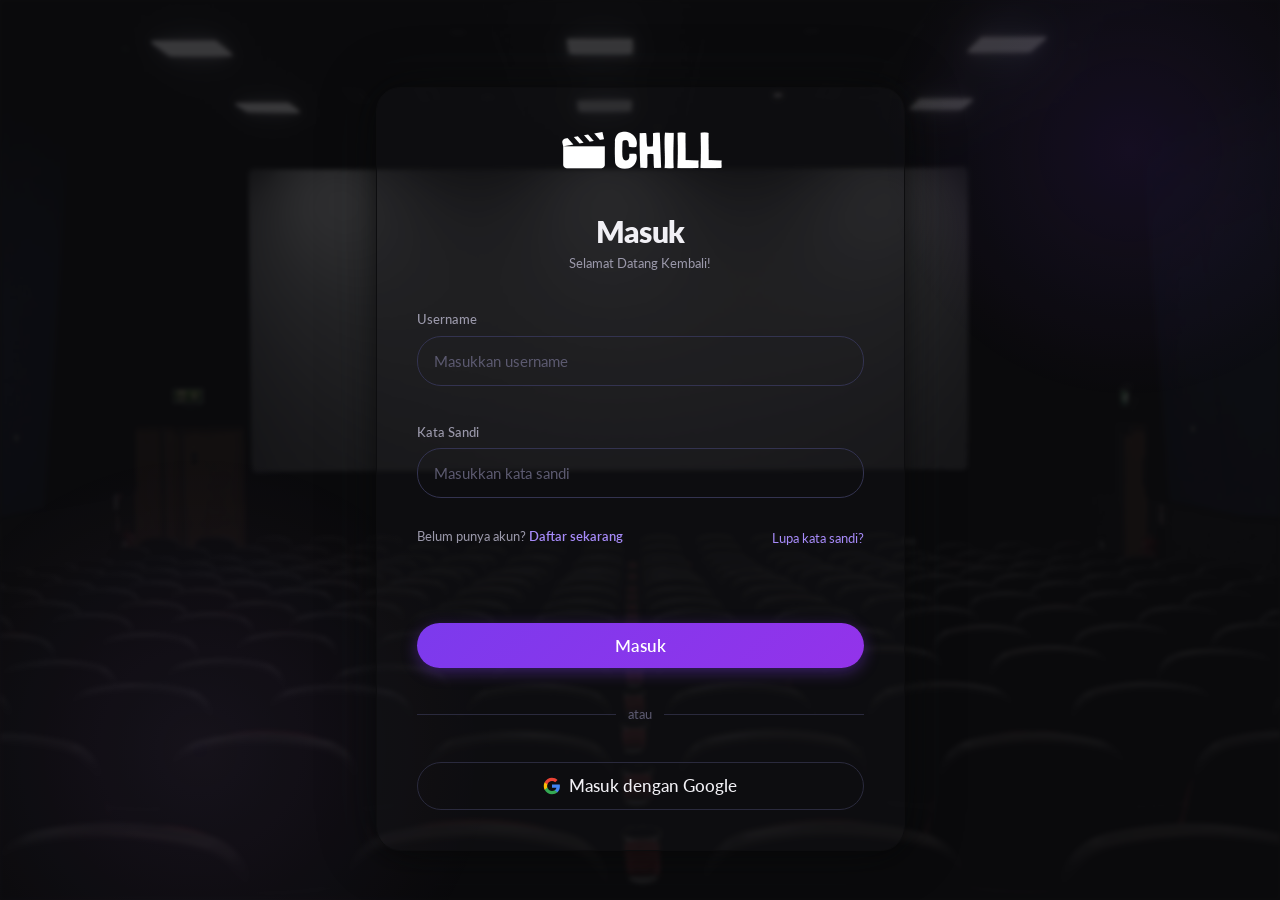
==== commit eea32f51: "Refactor code structure for improved readability and maintainability" ====
--- a/index.html
+++ b/index.html
@@ -1,229 +1,273 @@
-<!DOCTYPE html>
+<!doctype html>
 <html lang="id">
-<head>
-  <meta charset="UTF-8" />
-  <meta name="viewport" content="width=device-width, initial-scale=1.0" />
-  <title>Chill – Streaming Film & Series</title>
-
-
-<link rel="preconnect" href="https://fonts.googleapis.com">
-<link rel="preconnect" href="https://fonts.gstatic.com" crossorigin>
-<link href="https://fonts.googleapis.com/css2?family=Lato:ital,wght@0,100;0,300;0,400;0,700;0,900;1,100;1,300;1,400;1,700;1,900&display=swap" rel="stylesheet">
-<link href="https://fonts.googleapis.com/css2?family=Londrina+Solid:wght@100;300;400;900&display=swap" rel="stylesheet">
-
-
-  <!-- <link rel="preconnect" href="https://fonts.googleapis.com" />
-  <link rel="preconnect" href="https://fonts.gstatic.com" crossorigin />
-  <link href="https://fonts.googleapis.com/css2?family=Inter:wght@300;400;500;600;700;800;900&display=swap" rel="stylesheet" />
-   -->
-  
-  <link rel="stylesheet" href="style.css" />
-  <script src="app.js"></script>
-
-</head>
-<body>
-
-  <!-- =======================
-       PAGE: LOGIN
-  ======================= -->
-  <div id="page-login" class="page page--active" role="main">
-    <div class="auth-deco auth-deco--1"></div>
-    <div class="auth-deco auth-deco--2"></div>
-
-    <!-- Cinematic background -->
-    <div class="auth-page__bg" aria-hidden="true">
-      <img class="auth-page__bg-img" src="./assets/images/theatre3.jpg" alt="" />
-      <div class="auth-page__bg-overlay"></div>
-    </div>
-
-    <div class="auth-page__inner">
-      <div class="auth-page__logo">
-      </div>
-
-      <!-- CARD LOGIN -->
-      <div class="auth-card">
-        <div class="card-logo">
-          <img src="./assets/images/chill-logo.png" alt="CHILL" />
-        </div>
-        <h1 class="auth-card__title">Masuk</h1>
-        <p class="auth-card__subtitle">Selamat Datang Kembali!</p>
-
-        <div class="auth-card__form">
-          <div class="form-group">
-            <label class="form-group__label" for="login-username">Username</label>
-            <input
-              class="form-group__input"
-              type="text"
-              id="login-username"
-              name="username"
-              placeholder="Masukkan username"
-              autocomplete="username"
-            />
-          </div>
-
-          <div class="form-group">
-            <label class="form-group__label" for="login-password">Kata Sandi</label>
-            <div class="form-group__input-wrap">
+  <head>
+    <meta charset="UTF-8" />
+    <meta name="viewport" content="width=device-width, initial-scale=1.0" />
+    <title>Chill – Streaming Film & Series</title>
+
+    <link rel="preconnect" href="https://fonts.googleapis.com" />
+    <link rel="preconnect" href="https://fonts.gstatic.com" crossorigin />
+    <link
+      href="https://fonts.googleapis.com/css2?family=Lato:ital,wght@0,100;0,300;0,400;0,700;0,900;1,100;1,300;1,400;1,700;1,900&display=swap"
+      rel="stylesheet"
+    />
+    <link
+      href="https://fonts.googleapis.com/css2?family=Londrina+Solid:wght@100;300;400;900&display=swap"
+      rel="stylesheet"
+    />
+    <link rel="stylesheet" href="style.css" />
+    <script src="app.js"></script>
+  </head>
+  <body>
+    <!-- ===== Login Page ===== -->
+    <div id="page-login" class="page page--active" role="main">
+      <div class="auth-deco auth-deco--1"></div>
+      <div class="auth-deco auth-deco--2"></div>
+
+      <!-- Cinematic background -->
+      <div class="auth-page__bg" aria-hidden="true">
+        <img class="auth-page__bg-img" src="./assets/images/theatre3.jpg" alt="" />
+        <div class="auth-page__bg-overlay"></div>
+      </div>
+
+      <div class="auth-page__inner">
+        <div class="auth-page__logo"></div>
+
+        <!-- CARD LOGIN -->
+        <div class="auth-card">
+          <div class="card-logo">
+            <img src="./assets/images/chill-logo.png" alt="CHILL" />
+          </div>
+          <h1 class="auth-card__title">Masuk</h1>
+          <p class="auth-card__subtitle">Selamat Datang Kembali!</p>
+
+          <div class="auth-card__form">
+            <div class="form-group">
+              <label class="form-group__label" for="login-username">Username</label>
               <input
                 class="form-group__input"
-                type="password"
-                id="login-password"
-                name="password"
-                placeholder="Masukkan kata sandi"
-                autocomplete="current-password"
+                type="text"
+                id="login-username"
+                name="username"
+                placeholder="Masukkan username"
+                autocomplete="username"
               />
+            </div>
+
+            <div class="form-group">
+              <label class="form-group__label" for="login-password">Kata Sandi</label>
+              <div class="form-group__input-wrap">
+                <input
+                  class="form-group__input"
+                  type="password"
+                  id="login-password"
+                  name="password"
+                  placeholder="Masukkan kata sandi"
+                  autocomplete="current-password"
+                />
+                <button
+                  class="form-group__toggle"
+                  type="button"
+                  aria-label="Tampilkan kata sandi"
+                  onclick="togglePassword('login-password', this)"
+                ></button>
+              </div>
+            </div>
+
+            <div class="auth-card__links">
+              <p class="auth-card__footer auth-card__footer--login">
+                Belum punya akun?
+                <a
+                  href="#"
+                  onclick="
+                    showPage('register');
+                    return false;
+                  "
+                  >Daftar sekarang</a
+                >
+              </p>
+              <div class="auth-card__forgot">
+                <a href="#" onclick="return false;">Lupa kata sandi?</a>
+              </div>
+            </div>
+
+            <div class="auth-card__actions">
               <button
-                class="form-group__toggle"
+                class="btn btn--primary btn--full btn--lg"
                 type="button"
-                aria-label="Tampilkan kata sandi"
-                onclick="togglePassword('login-password', this)"
+                onclick="window.location.href = './home.html'"
               >
-              </button>
-            </div>
-          </div>
-
-          <div class="auth-card__links">
-            <p class="auth-card__footer auth-card__footer--login">
-              Belum punya akun? <a href="#" onclick="showPage('register'); return false;">Daftar sekarang</a>
-            </p>
-            <div class="auth-card__forgot">
-              <a href="#" onclick="return false;">Lupa kata sandi?</a>
-            </div>
-          </div>
-
-          <div class="auth-card__actions">
-            <button class="btn btn--primary btn--full btn--lg" type="button" onclick="window.location.href='./home.html'">
-              Masuk
-            </button>
-
-            <div class="divider">atau</div>
-
-            <button class="btn btn--google btn--full btn--lg" type="button">
-              <svg viewBox="0 0 24 24" xmlns="http://www.w3.org/2000/svg" aria-hidden="true">
-                <path d="M22.56 12.25c0-.78-.07-1.53-.2-2.25H12v4.26h5.92c-.26 1.37-1.04 2.53-2.21 3.31v2.77h3.57c2.08-1.92 3.28-4.74 3.28-8.09z" fill="#4285F4"/>
-                <path d="M12 23c2.97 0 5.46-.98 7.28-2.66l-3.57-2.77c-.98.66-2.23 1.06-3.71 1.06-2.86 0-5.29-1.93-6.16-4.53H2.18v2.84C3.99 20.53 7.7 23 12 23z" fill="#34A853"/>
-                <path d="M5.84 14.09c-.22-.66-.35-1.36-.35-2.09s.13-1.43.35-2.09V7.07H2.18C1.43 8.55 1 10.22 1 12s.43 3.45 1.18 4.93l3.66-2.84z" fill="#FBBC05"/>
-                <path d="M12 5.38c1.62 0 3.06.56 4.21 1.64l3.15-3.15C17.45 2.09 14.97 1 12 1 7.7 1 3.99 3.47 2.18 7.07l3.66 2.84c.87-2.6 3.3-4.53 6.16-4.53z" fill="#EA4335"/>
-              </svg>
-              Masuk dengan Google
-            </button>
+                Masuk
+              </button>
+
+              <div class="divider">atau</div>
+
+              <button class="btn btn--google btn--full btn--lg" type="button">
+                <svg viewBox="0 0 24 24" xmlns="http://www.w3.org/2000/svg" aria-hidden="true">
+                  <path
+                    d="M22.56 12.25c0-.78-.07-1.53-.2-2.25H12v4.26h5.92c-.26 1.37-1.04 2.53-2.21 3.31v2.77h3.57c2.08-1.92 3.28-4.74 3.28-8.09z"
+                    fill="#4285F4"
+                  />
+                  <path
+                    d="M12 23c2.97 0 5.46-.98 7.28-2.66l-3.57-2.77c-.98.66-2.23 1.06-3.71 1.06-2.86 0-5.29-1.93-6.16-4.53H2.18v2.84C3.99 20.53 7.7 23 12 23z"
+                    fill="#34A853"
+                  />
+                  <path
+                    d="M5.84 14.09c-.22-.66-.35-1.36-.35-2.09s.13-1.43.35-2.09V7.07H2.18C1.43 8.55 1 10.22 1 12s.43 3.45 1.18 4.93l3.66-2.84z"
+                    fill="#FBBC05"
+                  />
+                  <path
+                    d="M12 5.38c1.62 0 3.06.56 4.21 1.64l3.15-3.15C17.45 2.09 14.97 1 12 1 7.7 1 3.99 3.47 2.18 7.07l3.66 2.84c.87-2.6 3.3-4.53 6.16-4.53z"
+                    fill="#EA4335"
+                  />
+                </svg>
+                Masuk dengan Google
+              </button>
+            </div>
           </div>
         </div>
       </div>
     </div>
-  </div><!-- /page-login -->
-
-
-  <!-- =======================
-       PAGE: REGISTER
-  ======================= -->
-  <div id="page-register" class="page" role="main">
-    <div class="auth-deco auth-deco--1"></div>
-    <div class="auth-deco auth-deco--2"></div>
-
-    <div class="auth-page__bg" aria-hidden="true">
-      <img class="auth-page__bg-img" src="./assets/images/theatre4.jpg" alt="" />
-      <div class="auth-page__bg-overlay"></div>
-    </div>
-
-    <div class="auth-page__inner">
-      <div class="auth-page__logo">
-      </div>
-
-      <div class="auth-card">
-        <div class="card-logo">
-          <img src="./assets/images/chill-logo.png" alt="CHILL" />
-        </div>
-        <h1 class="auth-card__title">Daftar</h1>
-        <p class="auth-card__subtitle">Selamat datang!</p>
-
-        <div class="auth-card__form">
-          <div class="form-group">
-            <label class="form-group__label" for="reg-username">Username</label>
-            <input
-              class="form-group__input"
-              type="text"
-              id="reg-username"
-              name="username"
-              placeholder="Pilih username unikmu"
-              autocomplete="username"
-            />
-          </div>
-
-          <div class="form-group">
-            <label class="form-group__label" for="reg-password">Kata Sandi</label>
-            <div class="form-group__input-wrap">
+
+    <!-- ===== Register Page ===== -->
+    <div id="page-register" class="page" role="main">
+      <div class="auth-deco auth-deco--1"></div>
+      <div class="auth-deco auth-deco--2"></div>
+
+      <div class="auth-page__bg" aria-hidden="true">
+        <img class="auth-page__bg-img" src="./assets/images/theatre4.jpg" alt="" />
+        <div class="auth-page__bg-overlay"></div>
+      </div>
+
+      <div class="auth-page__inner">
+        <div class="auth-page__logo"></div>
+
+        <div class="auth-card">
+          <div class="card-logo">
+            <img src="./assets/images/chill-logo.png" alt="CHILL" />
+          </div>
+          <h1 class="auth-card__title">Daftar</h1>
+          <p class="auth-card__subtitle">Selamat datang!</p>
+
+          <div class="auth-card__form">
+            <div class="form-group">
+              <label class="form-group__label" for="reg-username">Username</label>
               <input
                 class="form-group__input"
-                type="password"
-                id="reg-password"
-                name="password"
-                placeholder="Buat kata sandi yang kuat"
-                autocomplete="new-password"
+                type="text"
+                id="reg-username"
+                name="username"
+                placeholder="Pilih username unikmu"
+                autocomplete="username"
               />
-              <button
-                class="form-group__toggle"
-                type="button"
-                aria-label="Tampilkan kata sandi"
-                onclick="togglePassword('reg-password', this)"
+            </div>
+
+            <div class="form-group">
+              <label class="form-group__label" for="reg-password">Kata Sandi</label>
+              <div class="form-group__input-wrap">
+                <input
+                  class="form-group__input"
+                  type="password"
+                  id="reg-password"
+                  name="password"
+                  placeholder="Buat kata sandi yang kuat"
+                  autocomplete="new-password"
+                />
+                <button
+                  class="form-group__toggle"
+                  type="button"
+                  aria-label="Tampilkan kata sandi"
+                  onclick="togglePassword('reg-password', this)"
+                >
+                  <svg
+                    viewBox="0 0 24 24"
+                    fill="none"
+                    stroke="currentColor"
+                    stroke-width="2"
+                    stroke-linecap="round"
+                    stroke-linejoin="round"
+                  >
+                    <path d="M1 12s4-8 11-8 11 8 11 8-4 8-11 8-11-8-11-8z" />
+                    <circle cx="12" cy="12" r="3" />
+                  </svg>
+                </button>
+              </div>
+            </div>
+
+            <div class="form-group">
+              <label class="form-group__label" for="reg-confirm">Konfirmasi Kata Sandi</label>
+              <div class="form-group__input-wrap">
+                <input
+                  class="form-group__input"
+                  type="password"
+                  id="reg-confirm"
+                  name="confirm_password"
+                  placeholder="Ulangi kata sandi"
+                  autocomplete="new-password"
+                />
+                <button
+                  class="form-group__toggle"
+                  type="button"
+                  aria-label="Tampilkan konfirmasi kata sandi"
+                  onclick="togglePassword('reg-confirm', this)"
+                >
+                  <svg
+                    viewBox="0 0 24 24"
+                    fill="none"
+                    stroke="currentColor"
+                    stroke-width="2"
+                    stroke-linecap="round"
+                    stroke-linejoin="round"
+                  >
+                    <path d="M1 12s4-8 11-8 11 8 11 8-4 8-11 8-11-8-11-8z" />
+                    <circle cx="12" cy="12" r="3" />
+                  </svg>
+                </button>
+              </div>
+            </div>
+
+            <p class="auth-card__footer">
+              Sudah punya akun?
+              <a
+                href="#"
+                onclick="
+                  showPage('login');
+                  return false;
+                "
+                >Masuk</a
               >
-                <svg viewBox="0 0 24 24" fill="none" stroke="currentColor" stroke-width="2" stroke-linecap="round" stroke-linejoin="round">
-                  <path d="M1 12s4-8 11-8 11 8 11 8-4 8-11 8-11-8-11-8z"/>
-                  <circle cx="12" cy="12" r="3"/>
+            </p>
+
+            <div class="auth-card__actions">
+              <button class="btn btn--primary btn--full btn--lg" type="button" onclick="goToHome()">
+                Daftar
+              </button>
+              <div class="divider">atau</div>
+              <button class="btn btn--google btn--full btn--lg" type="button">
+                <svg viewBox="0 0 24 24" xmlns="http://www.w3.org/2000/svg" aria-hidden="true">
+                  <path
+                    d="M22.56 12.25c0-.78-.07-1.53-.2-2.25H12v4.26h5.92c-.26 1.37-1.04 2.53-2.21 3.31v2.77h3.57c2.08-1.92 3.28-4.74 3.28-8.09z"
+                    fill="#4285F4"
+                  />
+                  <path
+                    d="M12 23c2.97 0 5.46-.98 7.28-2.66l-3.57-2.77c-.98.66-2.23 1.06-3.71 1.06-2.86 0-5.29-1.93-6.16-4.53H2.18v2.84C3.99 20.53 7.7 23 12 23z"
+                    fill="#34A853"
+                  />
+                  <path
+                    d="M5.84 14.09c-.22-.66-.35-1.36-.35-2.09s.13-1.43.35-2.09V7.07H2.18C1.43 8.55 1 10.22 1 12s.43 3.45 1.18 4.93l3.66-2.84z"
+                    fill="#FBBC05"
+                  />
+                  <path
+                    d="M12 5.38c1.62 0 3.06.56 4.21 1.64l3.15-3.15C17.45 2.09 14.97 1 12 1 7.7 1 3.99 3.47 2.18 7.07l3.66 2.84c.87-2.6 3.3-4.53 6.16-4.53z"
+                    fill="#EA4335"
+                  />
                 </svg>
-              </button>
-            </div>
-          </div>
-
-          <div class="form-group">
-            <label class="form-group__label" for="reg-confirm">Konfirmasi Kata Sandi</label>
-            <div class="form-group__input-wrap">
-              <input
-                class="form-group__input"
-                type="password"
-                id="reg-confirm"
-                name="confirm_password"
-                placeholder="Ulangi kata sandi"
-                autocomplete="new-password"
-              />
-              <button
-                class="form-group__toggle"
-                type="button"
-                aria-label="Tampilkan konfirmasi kata sandi"
-                onclick="togglePassword('reg-confirm', this)"
-              >
-                <svg viewBox="0 0 24 24" fill="none" stroke="currentColor" stroke-width="2" stroke-linecap="round" stroke-linejoin="round">
-                  <path d="M1 12s4-8 11-8 11 8 11 8-4 8-11 8-11-8-11-8z"/>
-                  <circle cx="12" cy="12" r="3"/>
-                </svg>
-              </button>
-            </div>
-          </div>
-
-          <p class="auth-card__footer">
-            Sudah punya akun? <a href="#" onclick="showPage('login'); return false;">Masuk</a>
-          </p>
-
-          <div class="auth-card__actions">
-            <button class="btn btn--primary btn--full btn--lg" type="button" onclick="goToHome()">
-              Daftar
-            </button>
-
-            <div class="divider">atau</div>
-
-            <button class="btn btn--google btn--full btn--lg" type="button">
-              <svg viewBox="0 0 24 24" xmlns="http://www.w3.org/2000/svg" aria-hidden="true">
-                <path d="M22.56 12.25c0-.78-.07-1.53-.2-2.25H12v4.26h5.92c-.26 1.37-1.04 2.53-2.21 3.31v2.77h3.57c2.08-1.92 3.28-4.74 3.28-8.09z" fill="#4285F4"/>
-                <path d="M12 23c2.97 0 5.46-.98 7.28-2.66l-3.57-2.77c-.98.66-2.23 1.06-3.71 1.06-2.86 0-5.29-1.93-6.16-4.53H2.18v2.84C3.99 20.53 7.7 23 12 23z" fill="#34A853"/>
-                <path d="M5.84 14.09c-.22-.66-.35-1.36-.35-2.09s.13-1.43.35-2.09V7.07H2.18C1.43 8.55 1 10.22 1 12s.43 3.45 1.18 4.93l3.66-2.84z" fill="#FBBC05"/>
-                <path d="M12 5.38c1.62 0 3.06.56 4.21 1.64l3.15-3.15C17.45 2.09 14.97 1 12 1 7.7 1 3.99 3.47 2.18 7.07l3.66 2.84c.87-2.6 3.3-4.53 6.16-4.53z" fill="#EA4335"/>
-              </svg>
-              Daftar dengan Google
-            </button>
+                Daftar dengan Google
+              </button>
+            </div>
           </div>
         </div>
       </div>
     </div>
-  </div><!-- /page-register -->
-</body>
-</html>+  </body>
+</html>
--- a/style.css
+++ b/style.css
@@ -1,1319 +1,1736 @@
-
-    :root {
-      /* Colors */
-      --color-bg:           #0D0D0F;
-      --color-bg-alt:       #13131A;
-      --color-bg-card:      #1A1A26;
-      --color-bg-input:     #1E1E2C;
-      --color-bg-input-focus: #252536;
-      --color-surface:      #16161F;
-      --color-extra-bg:     ##3D4142;
-      --color-overlay:      rgba(13,13,15,0.75);
-      --color-overlay-hero: linear-gradient(90deg, rgba(13,13,15,0.95) 30%, rgba(13,13,15,0.3) 100%);
-
-      --color-primary:      #7C3AED;
-      --color-primary-hover:#6D28D9;
-      --color-primary-light:#A78BFA;
-      --color-accent:       #C084FC;
-      --color-accent-glow:  rgba(124,58,237,0.35);
-
-      --color-text-primary: #F1F0F5;
-      --color-text-secondary: #9B99AB;
-      --color-text-muted:   #5C5A70;
-      --color-text-link:    #A78BFA;
-
-      --color-border:       #2A2A3D;
-      --color-border-input: #333350;
-      --color-border-focus: #7C3AED;
-
-      --color-success:      #10B981;
-      --color-error:        #EF4444;
-      --color-rating:       #FBBF24;
-
-      --color-google-bg:    #FFFFFF;
-      --color-google-text:  #1F1F1F;
-
-      /* Typography */
-      --font-family:        "Lato", sans-serif;
-
-      --fs-xs:   0.6875rem;   /* 11px */
-      --fs-sm:   0.8125rem;   /* 13px */
-      --fs-base: 0.9375rem;   /* 15px */
-      --fs-md:   1.0625rem;   /* 17px */
-      --fs-lg:   1.25rem;     /* 20px */
-      --fs-xl:   1.5rem;      /* 24px */
-      --fs-2xl:  1.875rem;    /* 30px */
-      --fs-3xl:  2.5rem;      /* 40px */
-      --fs-4xl:  3.25rem;     /* 52px */
-      --fs-logo: 1.75rem;     /* 28px */
-
-      /* Spacing */
-      --sp-2:   0.125rem;
-      --sp-4:   0.25rem;
-      --sp-6:   0.375rem;
-      --sp-8:   0.5rem;
-      --sp-10:  0.625rem;
-      --sp-12:  0.75rem;
-      --sp-14:  0.875rem;
-      --sp-16:  1rem;
-      --sp-20:  1.25rem;
-      --sp-24:  1.5rem;
-      --sp-28:  1.75rem;
-      --sp-32:  2rem;
-      --sp-37:  2.3125rem;
-      --sp-40:  2.5rem;
-      --sp-48:  3rem;
-      --sp-56:  3.5rem;
-      --sp-64:  4rem;
-      --sp-80:  5rem;
-      --sp-96:  6rem;
-      --sp-120: 7.5rem;
-
-      /* Radii */
-      --radius-sm:  4px;
-      --radius-md:  8px;
-      --radius-lg:  12px;
-      --radius-xl:  16px;
-      --radius-2xl: 24px;
-      --radius-full: 9999px;
-
-      /* Shadows */
-      --shadow-card: 0 4px 24px rgba(0,0,0,0.5);
-      --shadow-btn:  0 4px 16px rgba(124,58,237,0.4);
-      --shadow-input:0 0 0 2px var(--color-border-focus);
-      --shadow-glow: 0 0 40px rgba(124,58,237,0.2);
-
-      /* Layout */
-      --container-max: 1280px;
-      --header-h: 64px;
-    }
-
-    /* ============================================================
-       RESET & BASE
-    ============================================================ */
-    *, *::before, *::after { box-sizing: border-box; margin: 0; padding: 0; }
-    html { scroll-behavior: smooth; }
-    body {
-      font-family: var(--font-family);
-      background-color: var(--color-bg);
-      color: var(--color-text-primary);
-      line-height: 1.5;
-      -webkit-font-smoothing: antialiased;
-      min-height: 100vh;
-    }
-    a { color: inherit; text-decoration: none; }
-    button { cursor: pointer; border: none; background: none; font-family: "Lato", sans-serif; }
-    img { display: block; max-width: 100%; }
-    ul, ol { list-style: none; }
-    input { font-family: "Lato", sans-serif; }
-
-    /* ============================================================
-       PAGE ROUTING
-    ============================================================ */
-    .page { display: none; }
-    .page.page--active { display: flex; flex-direction: column; min-height: 100vh; }
-
-    /* ============================================================
-       LOGO
-    ============================================================ */
-    .logo {
-      display: inline-flex;
-      align-items: center;
-      gap: -4px;
-      font-size: 1.125rem;
-      font-weight: 900;
-      letter-spacing: -0.02em;
-      color: var(--color-text-primary);
-    }
-    .logo__icon {
-      width: 80px;
-      height: 28px;
-      display: flex;
-      flex-shrink: 0;
-      overflow: hidden;
-    }
-    .logo__icon svg {
-      width: 20px;
-      height: 20px;
-      fill: white;
-    }
-    .logo__icon img { 
-      width: 80px; 
-      height: 28px; 
-      object-fit: contain; 
-      object-position: center;
-      margin-left: 35px;
-    }
-    .logo__text { 
-      display: inline;
-      font-family: "Londrina Solid", cursive;
-      font-size: var(--fs-logo);
-      font-weight: 900;
-      margin-left: 0;
-    }
-    .logo__text span { color: var(--color-accent); }
-
-    .card-logo {
-      display: flex;
-      width: 100%;
-      justify-content: center;
-      margin-bottom: var(--sp-37);
-    }
-
-    .card-logo img {
-      width: 163px;
-      height: 44px;
-    }
-
-    /* ============================================================
-       BUTTONS
-    ============================================================ */
-    .btn {
-      display: inline-flex;
-      align-items: center;
-      justify-content: center;
-      gap: var(--sp-8);
-      padding: var(--sp-12) var(--sp-24);
-      border-radius: var(--radius-2xl);
-      font-size: var(--fs-base);
-      font-weight: 600;
-      line-height: 1;
-      transition: all 0.2s ease;
-      white-space: nowrap;
-    }
-    .btn--primary {
-      background: linear-gradient(135deg, var(--color-primary), #9333EA);
-      /* background: linear-gradient(135deg, var(--color-primary), #9333EA); */
-      color: #fff;
-      box-shadow: var(--shadow-btn);
-    }
-    .btn--primary:hover { background: linear-gradient(135deg, var(--color-primary-hover), #7C22B0); transform: translateY(-1px); box-shadow: 0 6px 20px rgba(124,58,237,0.5); }
-    .btn--secondary {
-      background: rgba(255,255,255,0.1);
-      color: var(--color-text-primary);
-      border: 1px solid rgba(255,255,255,0.12);
-      backdrop-filter: blur(8px);
-    }
-    .btn--secondary:hover { background: rgba(255,255,255,0.15); }
-    .btn--ghost {
-      background: transparent;
-      color: var(--color-text-primary);
-      border: 1.5px solid var(--color-border);
-    }
-    .btn--ghost:hover { border-color: var(--color-primary-light); color: var(--color-primary-light); }
-    .btn--google {
-      background: transparent;
-      color: var(--color-text-primary);
-      border: 1px solid var(--color-border);
-      font-weight: 500;
-    }
-    .btn--google:hover {
-      background: rgba(255,255,255,0.1);
-      border-color: var(--color-border-input);
-    }
-    .btn--google svg { width: 18px; height: 18px; flex-shrink: 0; }
-    .btn--full { width: 100%; }
-    .btn--lg { padding: var(--sp-14) var(--sp-32); font-size: var(--fs-md); }
-    .btn--sm { padding: var(--sp-8) var(--sp-16); font-size: var(--fs-sm); }
-    .btn--icon {
-      padding: var(--sp-10);
-      width: 40px;
-      height: 40px;
-      border-radius: var(--radius-full);
-    }
-
-    /* ============================================================
-       FORM ELEMENTS
-    ============================================================ */
-    .form-group { display: flex; flex-direction: column; gap: var(--sp-6); }
-    .form-group__label {
-      font-size: var(--fs-sm);
-      font-weight: 500;
-      color: var(--color-text-secondary);
-    }
-    .form-group__input {
-      background: var(--color-bg-bg);
-      border: 1.5px solid var(--color-border-input);
-      border-radius: var(--radius-2xl);
-      color: var(--color-text-primary);
-      font-size: var(--fs-base);
-      padding: var(--sp-12) var(--sp-16);
-      transition: border-color 0.2s, background 0.2s, box-shadow 0.2s;
-      outline: none;
-      width: 100%;
-      height: 50px;
-      display: flex;
-      align-items: center;
-    }
-    .form-group__input::placeholder { color: var(--color-text-muted); }
-    .form-group__input:focus {
-      border-color: var(--color-border-focus);
-      background: var(--color-bg-input-focus);
-      box-shadow: 0 0 0 3px rgba(124,58,237,0.15);
-    }
-    .form-group__input-wrap { position: relative; }
-    .form-group__input-wrap .form-group__input { padding-right: var(--sp-48); }
-    .form-group__toggle {
-      position: absolute;
-      right: var(--sp-14);
-      top: 50%;
-      transform: translateY(-50%);
-      color: var(--color-text-muted);
-      cursor: pointer;
-      background: none;
-      border: none;
-      padding: 0;
-      display: flex;
-      align-items: center;
-    }
-    .form-group__toggle:hover { color: var(--color-text-secondary); }
-    .form-group__toggle svg { width: 18px; height: 18px; }
-
-    .divider {
-      display: flex;
-      align-items: center;
-      gap: var(--sp-12);
-      color: var(--color-text-muted);
-      font-size: var(--fs-sm);
-    }
-    .divider::before, .divider::after {
-      content: '';
-      flex: 1;
-      height: 1px;
-      background: var(--color-border);
-    }
-
-    /* ============================================================
-       AUTH PAGES (LOGIN & REGISTER)
-    ============================================================ */
-    .auth-page {
-      min-height: 100vh;
-      display: flex;
-      align-items: stretch;
-    }
-    .auth-page__bg {
-      position: fixed;
-      inset: 0;
-      z-index: 0;
-      overflow: hidden;
-    }
-    .auth-page__bg-img {
-      position: absolute;
-      top: 0;
-      left: 0;
-      width: 100%;
-      height: 100%;
-      object-fit: cover;
-      opacity: 0.18;
-      filter: blur(2px) saturate(0.6);
-    }
-    /* .auth-page__bg-overlay {
-      position: absolute;
-      inset: 0;
-      background: radial-gradient(ellipse at 60% 40%, rgba(124,58,237,0.12) 0%, transparent 60%),
-                  linear-gradient(180deg, var(--color-bg) 0%, rgba(13,13,15,0.8) 50%, var(--color-bg) 100%);
-    } */
-    .auth-page__inner {
-      position: relative;
-      z-index: 1;
-      width: 100%;
-      display: flex;
-      flex-direction: column;
-      align-items: center;
-      justify-content: center;
-      padding: var(--sp-40) var(--sp-16);
-      min-height: 100vh;
-    }
-    .auth-page__logo {
-      margin-bottom: var(--sp-37);
-    }
-    .auth-card {
-      background: rgba(24, 26, 28, 0.3);
-      /* backdrop-filter: blur(24px); */
-      /* -webkit-backdrop-filter: blur(24px); */
-      border: 1px solid var(--color-bg);
-      border-radius: var(--radius-2xl);
-      padding: var(--sp-40);
-      width: 100%;
-      max-width: 529px;
-      min-height: 663px;
-      box-shadow: var(--shadow-card), 0 0 60px rgba(24, 26, 28, 0.3);
-    }
-    .auth-card__form {
-      display: flex;
-      flex-direction: column;
-      gap: var(--sp-37);
-      max-width: 449px;
-      width: 100%;
-      margin: 0 auto;
-    }
-    .auth-card__title {
-      font-size: var(--fs-2xl);
-      font-weight: 800;
-      letter-spacing: -0.7px;
-      color: var(--color-text-primary);
-      text-align: center;
-    }
-    .auth-card__subtitle {
-      font-size: var(--fs-sm);
-      color: var(--color-text-secondary);
-      margin-bottom: var(--sp-37);
-      text-align: center;
-    }
-    .auth-card__form {
-      display: flex;
-      flex-direction: column;
-      gap: var(--sp-20);
-    }
-
-    .auth-card__links {
-      display: flex;
-      align-items: center;
-      justify-content: space-between;
-      gap: var(--sp-16);
-      margin-top: calc(-1 * var(--sp-10));
-    }
-    .auth-card__footer {
-      text-align: left;
-      font-size: var(--fs-sm);
-      color: var(--color-text-secondary);
-      margin-top: var(--sp-4);
-    }
-    .auth-card__footer--login {
-      margin-top: 0;
-    }
-
-    .auth-card__footer a {
-      color: var(--color-text-link);
-      font-weight: 600;
-      transition: color 0.2s;
-    }
-    .auth-card__footer a:hover { color: var(--color-accent); }
-
-    .auth-card__forgot {
-      text-align: right;
-      margin-top: 0;
-    }
-    .auth-card__forgot a {
-      font-size: var(--fs-sm);
-      color: var(--color-text-link);
-      transition: color 0.2s;
-    }
-    .auth-card__forgot a:hover { color: var(--color-accent); }
-    .auth-card__actions {
-      display: flex;
-      flex-direction: column;
-      gap: var(--sp-37);
-      margin-top: var(--sp-37);
-    }
-    /* .auth-card__footer {
-      text-align: center;
-      font-size: var(--fs-sm);
-      color: var(--color-text-secondary);
-      margin-top: var(--sp-24);
-    } */
-    /* .auth-card__footer a {
-      color: var(--color-text-link);
-      font-weight: 600;
-      transition: color 0.2s;
-    }
-    .auth-card__footer a:hover { color: var(--color-accent); } */
-
-    /* Background decoration for auth pages */
-    .auth-deco {
-      position: fixed;
-      pointer-events: none;
-      z-index: 0;
-    }
-    .auth-deco--1 {
-      top: -100px;
-      right: -100px;
-      width: 500px;
-      height: 500px;
-      background: radial-gradient(circle, rgba(124,58,237,0.12) 0%, transparent 70%);
-    }
-    .auth-deco--2 {
-      bottom: -150px;
-      left: -100px;
-      width: 600px;
-      height: 600px;
-      background: radial-gradient(circle, rgba(192,132,252,0.08) 0%, transparent 70%);
-    }
-
-    /* ============================================================
-       HOME PAGE – HEADER / NAV
-    ============================================================ */
-    .site-header {
-      position: fixed;
-      top: 0;
-      left: 0;
-      right: 0;
-      z-index: 100;
-      height: var(--header-h);
-      display: flex;
-      align-items: center;
-      padding: 0 var(--sp-40);
-      transition: background 0.3s, backdrop-filter 0.3s, border-color 0.3s;
-      background: linear-gradient(180deg, rgba(13,13,15,0.9) 0%, rgba(13,13,15,0.28) 72%, transparent 100%);
-    }
-    .site-header--scrolled {
-      background: rgba(13,13,15,0.92);
-      backdrop-filter: blur(16px);
-      -webkit-backdrop-filter: blur(16px);
-      border-bottom: 1px solid rgba(255,255,255,0.08);
-    }
-    .site-header__gradient {
-      position: absolute;
-      top: 0;
-      left: 0;
-      right: 0;
-      height: 120px;
-      background: linear-gradient(180deg, rgba(13,13,15,0.95) 0%, transparent 100%);
-      pointer-events: none;
-      z-index: -1;
-    }
-    .site-header__inner {
-      display: flex;
-      align-items: center;
-      justify-content: space-between;
-      width: 100%;
-      max-width: var(--container-max);
-      margin: 0 auto;
-    }
-    .site-header__left {
-      display: flex;
-      align-items: center;
-      gap: var(--sp-24);
-      min-width: 0;
-      flex: 1;
-    }
-    .site-nav {
-      display: flex;
-      align-items: center;
-      gap: 2px;
-      min-width: 0;
-    }
-    .site-nav__link {
-      display: flex;
-      align-items: center;
-      gap: var(--sp-6);
-      font-size: 0.875rem;
-      font-weight: 500;
-      color: rgba(255,255,255,0.7);
-      padding: 7px 12px;
-      border-radius: var(--radius-full);
-      transition: color 0.2s, background 0.2s;
-      white-space: nowrap;
-    }
-    .site-nav__link .nav-icon {
-      width: 14px;
-      height: 14px;
-      flex-shrink: 0;
-      color: rgba(255,255,255,0.7);
-    }
-    .site-nav__link:hover {
-      color: #fff;
-      background: rgba(255,255,255,0.08);
-    }
-    .site-nav__link:hover .nav-icon {
-      color: #fff;
-    }
-    .site-nav__link--active {
-      color: #fff;
-      font-weight: 700;
-      background: transparent;
-    }
-    .site-nav__link--active .nav-icon {
-      color: var(--color-primary-light);
-      stroke: currentColor;
-    }
-    .site-header__right {
-      display: flex;
-      align-items: center;
-      gap: 8px;
-      flex-shrink: 0;
-    }
-    .header-icon-control,
-    .header-account-trigger {
-      display: inline-flex;
-      align-items: center;
-      justify-content: center;
-      border: 1px solid rgba(255,255,255,0.08);
-      background: rgba(255,255,255,0.02);
-      color: #fff;
-      transition: background 0.2s, border-color 0.2s;
-    }
-    .header-icon-control:hover,
-    .header-account-trigger:hover {
-      background: rgba(255,255,255,0.08);
-      border-color: rgba(255,255,255,0.14);
-    }
-    .header-icon-control {
-      width: 36px;
-      height: 36px;
-      border-radius: 9999px;
-    }
-    .header-icon-control svg {
-      width: 18px;
-      height: 18px;
-    }
-    .header-account-trigger {
-      gap: 8px;
-      height: 36px;
-      padding: 0 10px 0 4px;
-      border-radius: 9999px;
-    }
-    .header-account-trigger__label {
-      font-size: 0.875rem;
-      font-weight: 500;
-      color: rgba(255,255,255,0.92);
-    }
-    .header-account-trigger__caret {
-      width: 14px;
-      height: 14px;
-      color: rgba(255,255,255,0.7);
-    }
-    .site-header__avatar {
-      width: 28px;
-      height: 28px;
-      border-radius: 9999px;
-      background: linear-gradient(135deg, #4b5563, #9ca3af);
-      display: inline-flex;
-      align-items: center;
-      justify-content: center;
-      overflow: hidden;
-      flex-shrink: 0;
-    }
-    .site-header__avatar svg {
-      width: 16px;
-      height: 16px;
-      fill: #fff;
-    }
-
-    /* Hamburger */
-    .hamburger {
-      display: none;
-      flex-direction: column;
-      justify-content: center;
-      gap: 5px;
-      width: 40px;
-      height: 40px;
-      padding: var(--sp-8);
-      cursor: pointer;
-      background: none;
-      border: none;
-    }
-    .hamburger__line {
-      display: block;
-      height: 2px;
-      background: var(--color-text-primary);
-      border-radius: 2px;
-      transition: all 0.3s ease;
-      transform-origin: center;
-    }
-    .hamburger[aria-expanded="true"] .hamburger__line:nth-child(1) { transform: translateY(7px) rotate(45deg); }
-    .hamburger[aria-expanded="true"] .hamburger__line:nth-child(2) { opacity: 0; transform: scaleX(0); }
-    .hamburger[aria-expanded="true"] .hamburger__line:nth-child(3) { transform: translateY(-7px) rotate(-45deg); }
-
-    /* Mobile nav drawer */
-    .mobile-nav {
-      display: none;
-      position: fixed;
-      top: calc(var(--header-h) + 6px);
-      left: var(--sp-16);
-      right: var(--sp-16);
-      background: rgba(16,16,18,0.96);
-      backdrop-filter: blur(20px);
-      -webkit-backdrop-filter: blur(20px);
-      border: 1px solid rgba(255,255,255,0.08);
-      border-radius: 18px;
-      z-index: 99;
-      flex-direction: column;
-      padding: 0;
-      gap: 0;
-      max-height: 0;
-      overflow: hidden;
-      box-shadow: 0 20px 50px rgba(0,0,0,0.4);
-      transition: max-height 0.35s ease, padding 0.35s ease;
-    }
-    .mobile-nav.mobile-nav--open {
-      max-height: 420px;
-      padding: 12px;
-    }
-    .mobile-nav__link {
-      display: flex;
-      align-items: center;
-      gap: 10px;
-      font-size: 0.95rem;
-      font-weight: 500;
-      color: rgba(255,255,255,0.76);
-      padding: 12px 14px;
-      border-radius: 12px;
-      transition: color 0.2s, background 0.2s;
-    }
-    .mobile-nav__link .nav-icon {
-      width: 18px;
-      height: 18px;
-      flex-shrink: 0;
-      color: rgba(255,255,255,0.7);
-    }
-    .mobile-nav__link:hover, .mobile-nav__link--active {
-      color: #fff;
-      background: rgba(255,255,255,0.06);
-    }
-    .mobile-nav__link--active {
-      font-weight: 700;
-    }
-    .mobile-nav__link--active .nav-icon {
-      color: var(--color-primary-light);
-      stroke: currentColor;
-    }
-    .mobile-nav__footer {
-      display: flex;
-      align-items: center;
-      gap: 10px;
-      padding-top: 12px;
-      margin-top: 8px;
-      border-top: 1px solid rgba(255,255,255,0.08);
-    }
-     .header-account-trigger--mobile {
-       flex: 1;
-       justify-content: flex-start;
-       padding: 0 12px 0 4px;
-     }
-
-     /* Profile dropdown */
-     .profile-menu {
-       position: relative;
-     }
-     .profile-dropdown {
-       position: absolute;
-       top: 100%;
-       right: 0;
-       background: rgba(20, 20, 28, 0.95);
-       backdrop-filter: blur(20px);
-       -webkit-backdrop-filter: blur(20px);
-       border: 1px solid rgba(255, 255, 255, 0.1);
-       border-radius: 12px;
-       min-width: 200px;
-       padding: 8px;
-       margin-top: 8px;
-       z-index: 200;
-       opacity: 0;
-       visibility: hidden;
-       transform: translateY(-10px);
-       transition: opacity 0.2s, visibility 0.2s, transform 0.2s;
-       box-shadow: 0 10px 40px rgba(0, 0, 0, 0.5);
-     }
-     .profile-dropdown--open {
-       opacity: 1;
-       visibility: visible;
-       transform: translateY(0);
-     }
-     .profile-dropdown__item {
-       display: flex;
-       align-items: center;
-       gap: 12px;
-       padding: 12px 16px;
-       color: var(--color-text-primary);
-       text-decoration: none;
-       font-size: var(--fs-base);
-       border-radius: 8px;
-       transition: background 0.2s;
-     }
-     .profile-dropdown__item:hover {
-       background: rgba(124, 58, 237, 0.2);
-       color: var(--color-accent);
-     }
-     .profile-dropdown__item svg {
-       width: 18px;
-       height: 18px;
-       flex-shrink: 0;
-       fill: none;
-       stroke: currentColor;
-       stroke-width: 2;
-     }
-
-
-    /* ============================================================
-       HOME PAGE – HERO SECTION
-    ============================================================ */
-    .hero {
-      position: relative;
-      height: 100vh;
-      min-height: 600px;
-      display: flex;
-      align-items: flex-end;
-      padding-bottom: var(--sp-80);
-      overflow: hidden;
-    }
-    .hero__bg {
-      position: absolute;
-      inset: 0;
-      z-index: 0;
-    }
-    .hero__bg-img {
-      width: 100%;
-      height: 100%;
-      object-fit: cover;
-      object-position: center 20%;
-    }
-    .hero__bg-gradient {
-      position: absolute;
-      inset: 0;
-      background: linear-gradient(0deg, var(--color-bg) 0%, rgba(13,13,15,0.6) 35%, rgba(13,13,15,0.15) 60%, rgba(13,13,15,0.4) 100%),
-                  linear-gradient(90deg, rgba(13,13,15,0.9) 0%, transparent 60%);
-    }
-    .hero__content {
-      position: relative;
-      z-index: 1;
-      max-width: var(--container-max);
-      margin: 0 auto;
-      padding: 0 var(--sp-40);
-      width: 100%;
-    }
-    .hero__badge {
-      display: inline-flex;
-      align-items: center;
-      gap: var(--sp-6);
-      background: rgba(124,58,237,0.2);
-      border: 1px solid rgba(124,58,237,0.35);
-      border-radius: var(--radius-full);
-      padding: var(--sp-6) var(--sp-14);
-      font-size: var(--fs-xs);
-      font-weight: 700;
-      letter-spacing: 0.08em;
-      text-transform: uppercase;
-      color: var(--color-accent);
-      margin-bottom: var(--sp-16);
-    }
-    .hero__badge-dot {
-      width: 6px;
-      height: 6px;
-      border-radius: 50%;
-      background: var(--color-accent);
-      animation: pulse 2s ease infinite;
-    }
-    @keyframes pulse {
-      0%, 100% { opacity: 1; transform: scale(1); }
-      50% { opacity: 0.5; transform: scale(0.8); }
-    }
-    .hero__title {
-      font-size: var(--fs-4xl);
-      font-weight: 900;
-      letter-spacing: -2px;
-      line-height: 1.08;
-      margin-bottom: var(--sp-16);
-      max-width: 580px;
-    }
-    .hero__meta {
-      display: flex;
-      align-items: center;
-      gap: var(--sp-16);
-      font-size: var(--fs-sm);
-      color: var(--color-text-secondary);
-      margin-bottom: var(--sp-16);
-    }
-    .hero__meta-dot { width: 4px; height: 4px; border-radius: 50%; background: var(--color-text-muted); }
-    .hero__rating {
-      display: flex;
-      align-items: center;
-      gap: var(--sp-4);
-      color: var(--color-rating);
-      font-weight: 700;
-      font-size: var(--fs-sm);
-    }
-    .hero__rating svg { width: 14px; height: 14px; fill: var(--color-rating); }
-    .hero__desc {
-      font-size: var(--fs-base);
-      color: var(--color-text-secondary);
-      max-width: 460px;
-      line-height: 1.65;
-      margin-bottom: var(--sp-32);
-    }
-    .hero__actions {
-      display: flex;
-      align-items: center;
-      gap: var(--sp-12);
-      flex-wrap: wrap;
-    }
-    .hero__volume {
-      margin-left: auto;
-      display: flex;
-      align-items: center;
-      justify-content: flex-end;
-    }
-    .btn--volume {
-      width: 44px;
-      height: 44px;
-      border-radius: var(--radius-full);
-      background: rgba(255,255,255,0.1);
-      border: 1.5px solid rgba(255,255,255,0.2);
-      display: flex;
-      align-items: center;
-      justify-content: center;
-      color: var(--color-text-primary);
-      transition: background 0.2s;
-    }
-     .btn--volume:hover { background: rgba(255,255,255,0.18); }
-     .btn--volume svg { width: 20px; height: 20px; fill: currentColor; }
-
-     .hero__age-rating {
-       display: none;
-       align-items: center;
-       justify-content: center;
-       width: 50px;
-       height: 50px;
-       border: 2px solid rgba(255, 255, 255, 0.3);
-       border-radius: 50%;
-       font-size: var(--fs-sm);
-       font-weight: 700;
-       color: var(--color-text-primary);
-       background: rgba(255, 255, 255, 0.05);
-     }
-
-
-    /* ============================================================
-       CONTAINER
-    ============================================================ */
-    .container {
-      max-width: var(--container-max);
-      margin: 0 auto;
-      padding: 0 var(--sp-40);
-    }
-
-    /* ============================================================
-       SECTION COMMON
-    ============================================================ */
-    .section {
-      padding: var(--sp-56) 0;
-    }
-    .section__header {
-      display: flex;
-      align-items: center;
-      justify-content: space-between;
-      margin-bottom: var(--sp-24);
-    }
-    .section__title {
-      font-size: var(--fs-xl);
-      font-weight: 800;
-      letter-spacing: -0.5px;
-    }
-    .section__title span { color: var(--color-accent); }
-    .section__link {
-      font-size: var(--fs-sm);
-      font-weight: 600;
-      color: var(--color-text-link);
-      display: flex;
-      align-items: center;
-      gap: var(--sp-4);
-      transition: gap 0.2s, color 0.2s;
-    }
-    .section__link:hover { gap: var(--sp-8); color: var(--color-accent); }
-    .section__link svg { width: 14px; height: 14px; }
-
-    /* ============================================================
-       CARDS SCROLL ROW
-    ============================================================ */
-    .cards-row {
-      display: flex;
-      gap: var(--sp-16);
-      overflow-x: auto;
-      scrollbar-width: none;
-      -ms-overflow-style: none;
-      padding-bottom: var(--sp-8);
-    }
-    .cards-row::-webkit-scrollbar { display: none; }
-
-    /* ============================================================
-       MOVIE CARD
-    ============================================================ */
-    .movie-card {
-      flex: 0 0 200px;
-      border-radius: var(--radius-lg);
-      overflow: hidden;
-      background: var(--color-bg-card);
-      cursor: pointer;
-      transition: transform 0.25s ease, box-shadow 0.25s ease;
-      position: relative;
-    }
-    .movie-card:hover { transform: scale(1.04) translateY(-4px); box-shadow: 0 16px 40px rgba(0,0,0,0.6); z-index: 2; }
-    .movie-card__thumb {
-      width: 100%;
-      aspect-ratio: 2/3;
-      object-fit: cover;
-      display: block;
-      background: var(--color-bg-card);
-    }
-    .movie-card__thumb-placeholder {
-       width: 100%;
-       aspect-ratio: 2/3;
-       background: linear-gradient(135deg, var(--color-bg-card), #252540);
-       display: flex;
-       align-items: center;
-       justify-content: center;
-       overflow: hidden;
-     }
-     .movie-card__thumb-placeholder svg { width: 40px; height: 40px; fill: var(--color-text-muted); opacity: 0.5; }
-    .movie-card__info {
-      padding: var(--sp-12) var(--sp-12) var(--sp-16);
-    }
-    .movie-card__title {
-      font-size: var(--fs-sm);
-      font-weight: 700;
-      margin-bottom: var(--sp-4);
-      white-space: nowrap;
-      overflow: hidden;
-      text-overflow: ellipsis;
-      color: var(--color-text-primary);
-    }
-    .movie-card__meta {
-      display: flex;
-      align-items: center;
-      gap: var(--sp-8);
-      font-size: var(--fs-xs);
-      color: var(--color-text-muted);
-    }
-    .movie-card__rating {
-      display: flex;
-      align-items: center;
-      gap: var(--sp-2);
-      color: var(--color-rating);
-      font-weight: 600;
-    }
-    .movie-card__rating svg { width: 11px; height: 11px; fill: currentColor; }
-    .movie-card__badge {
-      position: absolute;
-      top: var(--sp-10);
-      left: var(--sp-10);
-      background: rgba(124,58,237,0.85);
-      backdrop-filter: blur(6px);
-      border-radius: var(--radius-sm);
-      padding: 2px 7px;
-      font-size: 10px;
-      font-weight: 700;
-      color: #fff;
-      letter-spacing: 0.05em;
-      text-transform: uppercase;
-    }
-    .movie-card__rank {
-      position: absolute;
-      top: var(--sp-8);
-      right: var(--sp-10);
-      font-size: 2rem;
-      font-weight: 900;
-      color: rgba(255,255,255,0.08);
-      line-height: 1;
-      pointer-events: none;
-    }
-    .movie-card__progress {
-      height: 3px;
-      background: var(--color-border);
-      border-radius: var(--radius-full);
-      margin-top: var(--sp-8);
-      overflow: hidden;
-    }
-    .movie-card__progress-bar {
-      height: 100%;
-      background: linear-gradient(90deg, var(--color-primary), var(--color-accent));
-      border-radius: var(--radius-full);
-    }
-
-     /* Wide card for continue watching */
-     .movie-card--wide {
-       flex: 0 0 280px;
-     }
-     .movie-card--wide .movie-card__thumb-placeholder {
-       aspect-ratio: 16/9;
-     }
-     .movie-card--wide .movie-card__thumb {
-       aspect-ratio: 16/9;
-     }
-    .movie-card__play-overlay {
-      position: absolute;
-      inset: 0;
-      background: rgba(0,0,0,0);
-      display: flex;
-      align-items: center;
-      justify-content: center;
-      transition: background 0.25s;
-    }
-    .movie-card:hover .movie-card__play-overlay { background: rgba(0,0,0,0.35); }
-    .movie-card__play-btn {
-      width: 48px;
-      height: 48px;
-      background: rgba(255,255,255,0.95);
-      border-radius: 50%;
-      display: flex;
-      align-items: center;
-      justify-content: center;
-      opacity: 0;
-      transform: scale(0.7);
-      transition: opacity 0.25s, transform 0.25s;
-    }
-    .movie-card:hover .movie-card__play-btn { opacity: 1; transform: scale(1); }
-    .movie-card__play-btn svg { width: 20px; height: 20px; fill: var(--color-bg); margin-left: 3px; }
-
-    /* ============================================================
-       SECTION 2 – CONTINUE WATCHING
-    ============================================================ */
-    .continue-section { background: var(--color-surface); }
-
-    /* ============================================================
-       SECTION 3 – TOP RATING
-    ============================================================ */
-
-    /* ============================================================
-       SECTION 4 – TRENDING
-    ============================================================ */
-
-    /* ============================================================
-       SECTION 5 – NEW RELEASES
-    ============================================================ */
-    .new-releases-grid {
-      display: grid;
-      grid-template-columns: repeat(auto-fill, minmax(180px, 1fr));
-      gap: var(--sp-16);
-    }
-
-      /* ============================================================
-         FOOTER
-      ============================================================ */
-      .site-footer {
-        background: var(--color-surface);
-        border-top: 1px solid var(--color-border);
-        padding: var(--sp-56) 0 var(--sp-32);
-        margin-top: var(--sp-40);
-      }
-      .site-footer__inner {
-        display: grid;
-        grid-template-columns: 240px 1fr 1fr;
-        gap: var(--sp-64);
-        margin-bottom: var(--sp-48);
-      }
-      .site-footer__brand {}
-      .site-footer__brand .logo--footer {
-        display: inline-flex;
-        gap: var(--sp-8);
-      }
-      .site-footer__brand .logo__icon {
-        width: 50px;
-        height: 32px;
-      }
-      .site-footer__brand .logo__icon img {
-        width: 50px;
-        height: 32px;
-        object-fit: contain;
-        margin-left: 0;
-      }
-      .site-footer__brand .logo__text {
-        margin-left: 0;
-      }
-      .site-footer__tagline {
-        font-size: var(--fs-sm);
-        color: var(--color-text-muted);
-        margin-top: var(--sp-14);
-        line-height: 1.6;
-      }
-      .site-footer__copyright {
-        font-size: var(--fs-sm);
-        color: var(--color-text-muted);
-        margin-top: var(--sp-8);
-        line-height: 1.5;
-      }
-      .site-footer__col {
-        display: flex;
-        flex-direction: column;
-        gap: 0;
-      }
-      .site-footer__col--collapsible {}
-      .site-footer__col-title {
-        font-size: var(--fs-sm);
-        font-weight: 600;
-        letter-spacing: 0;
-        text-transform: none;
-        color: var(--color-text-primary);
-        margin-bottom: var(--sp-20);
-        text-transform: capitalize;
-      }
-      .site-footer__col-toggle {
-        display: none;
-      }
-      .site-footer__col-chevron {
-        width: 20px;
-        height: 20px;
-        flex-shrink: 0;
-        transition: transform 0.3s ease;
-        color: var(--color-text-secondary);
-      }
-      .site-footer__col-toggle[aria-expanded="true"] .site-footer__col-chevron {
-        transform: rotate(90deg);
-      }
-      .site-footer__links {
-        display: grid;
-        grid-template-columns: 1fr;
-        gap: var(--sp-12);
-        max-height: 500px;
-        overflow: hidden;
-        transition: max-height 0.3s ease, padding 0.3s ease;
-      }
-      .site-footer__links--grid {
-        grid-template-columns: 1fr 1fr;
-      }
-      .site-footer__links--hidden {
-        max-height: 500px;
-        padding: var(--sp-16) 0;
-      }
-      .site-footer__link {
-        font-size: var(--fs-sm);
-        color: var(--color-text-secondary);
-        transition: color 0.2s;
-        display: inline-block;
-      }
-      .site-footer__link:hover { color: var(--color-text-primary); }
-      .site-footer__bottom {
-        display: flex;
-        align-items: center;
-        justify-content: space-between;
-        padding-top: var(--sp-24);
-        border-top: 1px solid var(--color-border);
-      }
-      .site-footer__copy {
-        font-size: var(--fs-xs);
-        color: var(--color-text-muted);
-      }
-      .site-footer__copy span { color: var(--color-primary-light); }
-
-    /* ============================================================
-       RESPONSIVE – TABLET (≤1024px)
-    ============================================================ */
-     @media (max-width: 1024px) {
-       :root {
-         --sp-40: 1.5rem;
-       }
-       .site-header__left { gap: var(--sp-16); }
-       .site-nav { display: none; }
-       .header-account-trigger__label,
-       .header-account-trigger__caret,
-       .header-icon-control { display: none; }
-       .hamburger { display: flex; }
-       .mobile-nav { display: flex; }
-
-        .site-footer__inner {
-          grid-template-columns: 1fr 1fr;
-          gap: var(--sp-40);
-        }
-      }
-
-    /* ============================================================
-       RESPONSIVE – MOBILE (≤768px)
-    ============================================================ */
-     @media (max-width: 768px) {
-       :root {
-         --fs-4xl: 2.25rem;
-         --fs-3xl: 1.875rem;
-         --fs-2xl: 1.5rem;
-         --sp-40: 1rem;
-         --header-h: 56px;
-       }
-
-        .logo__icon {
-          width: 70px;
-          height: 24px;
-        }
-        .logo__icon img {
-          width: 70px;
-          height: 24px;
-          margin-left: 0;
-        }
-        
-         .logo__text {
-           display: none;
-         }
-
-        .site-header__inner {
-          justify-content: flex-start;
-        }
-        .site-header__logo {
-          flex: 1;
-        }
-        .site-header__right { gap: 6px; }
-        .site-header { padding: 0 var(--sp-20); }
-
-       .auth-card {
-         padding: var(--sp-24) var(--sp-20);
-       }
-
-        .hero { min-height: 100svh; padding-bottom: var(--sp-64); }
-        .hero__title { font-size: var(--fs-3xl); letter-spacing: -1px; max-width: 100%; }
-        .hero__desc { display: none; }
-        .hero__actions { flex-wrap: nowrap; }
-        .hero__volume { display: flex; }
-        .hero__age-rating { display: flex; }
-
-
-       .container { padding: 0 var(--sp-16); }
-
-       .section__title { font-size: var(--fs-lg); }
-
-       .movie-card { flex: 0 0 150px; }
-       .movie-card--wide { flex: 0 0 240px; }
-
-       .site-footer__inner {
-         grid-template-columns: 1fr;
-         gap: var(--sp-32);
-       }
-       .site-footer__col-toggle {
-         display: flex;
-         align-items: center;
-         justify-content: space-between;
-         width: 100%;
-         font-size: var(--fs-base);
-         font-weight: 600;
-         color: var(--color-text-primary);
-         padding: var(--sp-16) 0;
-         background: none;
-         border: none;
-         cursor: pointer;
-         border-bottom: 1px solid var(--color-border);
-         transition: color 0.2s;
-       }
-       .site-footer__col-toggle:hover {
-         color: var(--color-accent);
-       }
-       .site-footer__links--hidden {
-         max-height: 0;
-         padding: 0;
-       }
-       .site-footer__links--grid {
-         grid-template-columns: 1fr;
-       }
-       .site-footer__bottom {
-         flex-direction: column;
-         gap: var(--sp-12);
-         text-align: center;
-       }
-
-       .hero__content { padding: 0 var(--sp-20); }
-       .site-header { padding: 0 var(--sp-20); }
-     }
-
-    @media (max-width: 480px) {
-      .hero__actions .btn { padding: var(--sp-10) var(--sp-20); font-size: var(--fs-sm); }
-    }
-
-    /* ============================================================
-       UTILITIES
-    ============================================================ */
-    .sr-only {
-      position: absolute;
-      width: 1px;
-      height: 1px;
-      padding: 0;
-      margin: -1px;
-      overflow: hidden;
-      clip: rect(0,0,0,0);
-      border: 0;
-    }
-    .text-accent { color: var(--color-accent); }
-    .mt-auto { margin-top: auto; }
+/* ===== Reset & Make Default ===== */
+*,
+*::before,
+*::after {
+  box-sizing: border-box;
+  margin: 0;
+  padding: 0;
+}
+html {
+  scroll-behavior: smooth;
+}
+body {
+  font-family: var(--font-family);
+  background-color: var(--color-bg);
+  color: var(--color-text-primary);
+  line-height: 1.5;
+  -webkit-font-smoothing: antialiased;
+  min-height: 100vh;
+}
+a {
+  color: inherit;
+  text-decoration: none;
+}
+button {
+   cursor: pointer;
+   border: none;
+   background: none;
+   font-family: 'Lato', sans-serif;
+}
+
+img {
+   display: block;
+   max-width: 100%;
+}
+
+ul,
+ol {
+   list-style: none;
+}
+
+input {
+   font-family: 'Lato', sans-serif;
+}
+
+/* ===== Page Routing ===== */
+.page {
+  display: none;
+}
+.page.page--active {
+  display: flex;
+  flex-direction: column;
+  min-height: 100vh;
+}
+
+/* ===== Logo ===== */
+.logo {
+   display: inline-flex;
+   align-items: center;
+   gap: -4px;
+   font-size: 1.125rem;
+   font-weight: 900;
+   letter-spacing: -0.02em;
+   color: var(--color-text-primary);
+}
+
+.logo__icon {
+   width: 80px;
+   height: 28px;
+   display: flex;
+   flex-shrink: 0;
+   overflow: hidden;
+}
+
+.logo__icon svg {
+   width: 20px;
+   height: 20px;
+   fill: white;
+}
+
+.logo__icon img {
+   width: 80px;
+   height: 28px;
+   object-fit: contain;
+   object-position: center;
+   margin-left: 35px;
+}
+
+.logo__text {
+   display: inline;
+   font-family: 'Londrina Solid', cursive;
+   font-size: var(--fs-logo);
+   font-weight: 900;
+   margin-left: 0;
+}
+
+.logo__text span {
+   color: var(--color-accent);
+}
+
+.card-logo {
+   display: flex;
+   width: 100%;
+   justify-content: center;
+   margin-bottom: var(--sp-37);
+}
+
+.card-logo img {
+   width: 163px;
+   height: 44px;
+}
+
+/* ===== Buttons ===== */
+.btn {
+   display: inline-flex;
+   align-items: center;
+   justify-content: center;
+   gap: var(--sp-8);
+   padding: var(--sp-12) var(--sp-24);
+   border-radius: var(--radius-2xl);
+   font-size: var(--fs-base);
+   font-weight: 600;
+   line-height: 1;
+   transition: all 0.2s ease;
+   white-space: nowrap;
+}
+
+.btn--primary {
+   background: linear-gradient(135deg, var(--color-primary), #9333ea);
+   color: #fff;
+   box-shadow: var(--shadow-btn);
+}
+
+.btn--primary:hover {
+   background: linear-gradient(135deg, var(--color-primary-hover), #7c22b0);
+   transform: translateY(-1px);
+   box-shadow: 0 6px 20px rgba(124, 58, 237, 0.5);
+}
+
+.btn--secondary {
+   background: rgba(255, 255, 255, 0.1);
+   color: var(--color-text-primary);
+   border: 1px solid rgba(255, 255, 255, 0.12);
+   backdrop-filter: blur(8px);
+}
+
+.btn--secondary:hover {
+   background: rgba(255, 255, 255, 0.15);
+}
+
+.btn--ghost {
+   background: transparent;
+   color: var(--color-text-primary);
+   border: 1.5px solid var(--color-border);
+}
+
+.btn--ghost:hover {
+   border-color: var(--color-primary-light);
+   color: var(--color-primary-light);
+}
+
+.btn--google {
+   background: transparent;
+   color: var(--color-text-primary);
+   border: 1px solid var(--color-border);
+   font-weight: 500;
+}
+
+.btn--google:hover {
+   background: rgba(255, 255, 255, 0.1);
+   border-color: var(--color-border-input);
+}
+
+.btn--google svg {
+   width: 18px;
+   height: 18px;
+   flex-shrink: 0;
+}
+
+.btn--full {
+   width: 100%;
+}
+
+.btn--lg {
+   padding: var(--sp-14) var(--sp-32);
+   font-size: var(--fs-md);
+}
+
+.btn--sm {
+   padding: var(--sp-8) var(--sp-16);
+   font-size: var(--fs-sm);
+}
+
+.btn--icon {
+   padding: var(--sp-10);
+   width: 40px;
+   height: 40px;
+   border-radius: var(--radius-full);
+}
+
+/* ===== Form Elements ===== */
+.form-group {
+   display: flex;
+   flex-direction: column;
+   gap: var(--sp-6);
+}
+
+.form-group__label {
+   font-size: var(--fs-sm);
+   font-weight: 500;
+   color: var(--color-text-secondary);
+}
+
+.form-group__input {
+   background: var(--color-bg-bg);
+   border: 1.5px solid var(--color-border-input);
+   border-radius: var(--radius-2xl);
+   color: var(--color-text-primary);
+   font-size: var(--fs-base);
+   padding: var(--sp-12) var(--sp-16);
+   transition:
+     border-color 0.2s,
+     background 0.2s,
+     box-shadow 0.2s;
+   outline: none;
+   width: 100%;
+   height: 50px;
+   display: flex;
+   align-items: center;
+}
+
+.form-group__input::placeholder {
+   color: var(--color-text-muted);
+}
+
+.form-group__input:focus {
+   border-color: var(--color-border-focus);
+   background: var(--color-bg-input-focus);
+   box-shadow: 0 0 0 3px rgba(124, 58, 237, 0.15);
+}
+
+.form-group__input-wrap {
+   position: relative;
+}
+
+.form-group__input-wrap .form-group__input {
+   padding-right: var(--sp-48);
+}
+
+.form-group__toggle {
+   position: absolute;
+   right: var(--sp-14);
+   top: 50%;
+   transform: translateY(-50%);
+   color: var(--color-text-muted);
+   cursor: pointer;
+   background: none;
+   border: none;
+   padding: 0;
+   display: flex;
+   align-items: center;
+}
+
+.form-group__toggle:hover {
+   color: var(--color-text-secondary);
+}
+
+.form-group__toggle svg {
+   width: 18px;
+   height: 18px;
+}
+
+.divider {
+   display: flex;
+   align-items: center;
+   gap: var(--sp-12);
+   color: var(--color-text-muted);
+   font-size: var(--fs-sm);
+}
+
+.divider::before,
+.divider::after {
+   content: '';
+   flex: 1;
+   height: 1px;
+   background: var(--color-border);
+}
+
+/* ===== Auth Pages ===== */
+.auth-page {
+   min-height: 100vh;
+   display: flex;
+   align-items: stretch;
+}
+
+.auth-page__bg {
+   position: fixed;
+   inset: 0;
+   z-index: 0;
+   overflow: hidden;
+}
+
+.auth-page__bg-img {
+   position: absolute;
+   top: 0;
+   left: 0;
+   width: 100%;
+   height: 100%;
+   object-fit: cover;
+   opacity: 0.18;
+   filter: blur(2px) saturate(0.6);
+}
+
+.auth-page__inner {
+   position: relative;
+   z-index: 1;
+   width: 100%;
+   display: flex;
+   flex-direction: column;
+   align-items: center;
+   justify-content: center;
+   padding: var(--sp-40) var(--sp-16);
+   min-height: 100vh;
+}
+
+.auth-page__logo {
+   margin-bottom: var(--sp-37);
+}
+
+.auth-card {
+   background: rgba(24, 26, 28, 0.3);
+   /* backdrop-filter: blur(24px); */
+   /* -webkit-backdrop-filter: blur(24px); */
+   border: 1px solid var(--color-bg);
+   border-radius: var(--radius-2xl);
+   padding: var(--sp-40);
+   width: 100%;
+   max-width: 529px;
+   min-height: 663px;
+   box-shadow:
+     var(--shadow-card),
+     0 0 60px rgba(24, 26, 28, 0.3);
+}
+
+.auth-card__form {
+   display: flex;
+   flex-direction: column;
+   gap: var(--sp-37);
+   max-width: 449px;
+   width: 100%;
+   margin: 0 auto;
+}
+
+.auth-card__title {
+   font-size: var(--fs-2xl);
+   font-weight: 800;
+   letter-spacing: -0.7px;
+   color: var(--color-text-primary);
+   text-align: center;
+}
+
+.auth-card__subtitle {
+   font-size: var(--fs-sm);
+   color: var(--color-text-secondary);
+   margin-bottom: var(--sp-37);
+   text-align: center;
+}
+
+.auth-card__links {
+   display: flex;
+   align-items: center;
+   justify-content: space-between;
+   gap: var(--sp-16);
+   margin-top: calc(-1 * var(--sp-10));
+}
+
+.auth-card__footer {
+   text-align: left;
+   font-size: var(--fs-sm);
+   color: var(--color-text-secondary);
+   margin-top: var(--sp-4);
+}
+
+.auth-card__footer--login {
+   margin-top: 0;
+}
+
+.auth-card__footer a {
+   color: var(--color-text-link);
+   font-weight: 600;
+   transition: color 0.2s;
+}
+
+.auth-card__footer a:hover {
+   color: var(--color-accent);
+}
+
+.auth-card__forgot {
+   text-align: right;
+   margin-top: 0;
+}
+
+.auth-card__forgot a {
+   font-size: var(--fs-sm);
+   color: var(--color-text-link);
+   transition: color 0.2s;
+}
+
+.auth-card__forgot a:hover {
+   color: var(--color-accent);
+}
+
+.auth-card__actions {
+   display: flex;
+   flex-direction: column;
+   gap: var(--sp-37);
+   margin-top: var(--sp-37);
+}
+
+/* Background decoration for auth pages */
+.auth-deco {
+   position: fixed;
+   pointer-events: none;
+   z-index: 0;
+}
+
+.auth-deco--1 {
+   top: -100px;
+   right: -100px;
+   width: 500px;
+   height: 500px;
+   background: radial-gradient(circle, rgba(124, 58, 237, 0.12) 0%, transparent 70%);
+}
+
+.auth-deco--2 {
+   bottom: -150px;
+   left: -100px;
+   width: 600px;
+   height: 600px;
+   background: radial-gradient(circle, rgba(192, 132, 252, 0.08) 0%, transparent 70%);
+}
+
+/* ===== Header & Nav ===== */
+.site-header {
+   position: fixed;
+   top: 0;
+   left: 0;
+   right: 0;
+   z-index: 100;
+   height: var(--header-h);
+   display: flex;
+   align-items: center;
+   padding: 0 var(--sp-40);
+   transition:
+     background 0.3s,
+     backdrop-filter 0.3s,
+     border-color 0.3s;
+   background: linear-gradient(
+     180deg,
+     rgba(13, 13, 15, 0.9) 0%,
+     rgba(13, 13, 15, 0.28) 72%,
+     transparent 100%
+   );
+}
+
+.site-header--scrolled {
+   background: rgba(13, 13, 15, 0.92);
+   backdrop-filter: blur(16px);
+   -webkit-backdrop-filter: blur(16px);
+   border-bottom: 1px solid rgba(255, 255, 255, 0.08);
+}
+
+.site-header__gradient {
+   position: absolute;
+   top: 0;
+   left: 0;
+   right: 0;
+   height: 120px;
+   background: linear-gradient(180deg, rgba(13, 13, 15, 0.95) 0%, transparent 100%);
+   pointer-events: none;
+   z-index: -1;
+}
+
+.site-header__inner {
+   display: flex;
+   align-items: center;
+   justify-content: space-between;
+   width: 100%;
+   max-width: var(--container-max);
+   margin: 0 auto;
+}
+
+.site-header__left {
+   display: flex;
+   align-items: center;
+   gap: var(--sp-24);
+   min-width: 0;
+   flex: 1;
+}
+
+.site-nav {
+   display: flex;
+   align-items: center;
+   gap: 2px;
+   min-width: 0;
+}
+
+.site-nav__link {
+   display: flex;
+   align-items: center;
+   gap: var(--sp-6);
+   font-size: 0.875rem;
+   font-weight: 500;
+   color: rgba(255, 255, 255, 0.7);
+   padding: 7px 12px;
+   border-radius: var(--radius-full);
+   transition:
+     color 0.2s,
+     background 0.2s;
+   white-space: nowrap;
+}
+
+.site-nav__link .nav-icon {
+   width: 14px;
+   height: 14px;
+   flex-shrink: 0;
+   color: rgba(255, 255, 255, 0.7);
+}
+
+.site-nav__link:hover {
+   color: #fff;
+   background: rgba(255, 255, 255, 0.08);
+}
+
+.site-nav__link:hover .nav-icon {
+   color: #fff;
+}
+
+.site-nav__link--active {
+   color: #fff;
+   font-weight: 700;
+   background: transparent;
+}
+
+.site-nav__link--active .nav-icon {
+   color: var(--color-primary-light);
+   stroke: currentColor;
+}
+
+.site-header__right {
+   display: flex;
+   align-items: center;
+   gap: 8px;
+   flex-shrink: 0;
+}
+
+.header-icon-control,
+.header-account-trigger {
+   display: inline-flex;
+   align-items: center;
+   justify-content: center;
+   border: 1px solid rgba(255, 255, 255, 0.08);
+   background: rgba(255, 255, 255, 0.02);
+   color: #fff;
+   transition:
+     background 0.2s,
+     border-color 0.2s;
+}
+
+.header-icon-control:hover,
+.header-account-trigger:hover {
+   background: rgba(255, 255, 255, 0.08);
+   border-color: rgba(255, 255, 255, 0.14);
+}
+
+.header-icon-control {
+   width: 36px;
+   height: 36px;
+   border-radius: 9999px;
+}
+
+.header-icon-control svg {
+   width: 18px;
+   height: 18px;
+}
+
+.header-account-trigger {
+   gap: 8px;
+   height: 36px;
+   padding: 0 10px 0 4px;
+   border-radius: 9999px;
+}
+
+.header-account-trigger__label {
+   font-size: 0.875rem;
+   font-weight: 500;
+   color: rgba(255, 255, 255, 0.92);
+}
+
+.header-account-trigger__caret {
+   width: 14px;
+   height: 14px;
+   color: rgba(255, 255, 255, 0.7);
+}
+
+.site-header__avatar {
+   width: 28px;
+   height: 28px;
+   border-radius: 9999px;
+   background: linear-gradient(135deg, #4b5563, #9ca3af);
+   display: inline-flex;
+   align-items: center;
+   justify-content: center;
+   overflow: hidden;
+   flex-shrink: 0;
+}
+
+.site-header__avatar svg {
+   width: 16px;
+   height: 16px;
+   fill: #fff;
+}
+
+/* Hamburger */
+.hamburger {
+   display: none;
+   flex-direction: column;
+   justify-content: center;
+   gap: 5px;
+   width: 40px;
+   height: 40px;
+   padding: var(--sp-8);
+   cursor: pointer;
+   background: none;
+   border: none;
+}
+
+.hamburger__line {
+   display: block;
+   height: 2px;
+   background: var(--color-text-primary);
+   border-radius: 2px;
+   transition: all 0.3s ease;
+   transform-origin: center;
+}
+
+.hamburger[aria-expanded='true'] .hamburger__line:nth-child(1) {
+   transform: translateY(7px) rotate(45deg);
+}
+
+.hamburger[aria-expanded='true'] .hamburger__line:nth-child(2) {
+   opacity: 0;
+   transform: scaleX(0);
+}
+
+.hamburger[aria-expanded='true'] .hamburger__line:nth-child(3) {
+   transform: translateY(-7px) rotate(-45deg);
+}
+
+/* Mobile nav drawer */
+.mobile-nav {
+   display: none;
+   position: fixed;
+   top: calc(var(--header-h) + 6px);
+   left: var(--sp-16);
+   right: var(--sp-16);
+   background: rgba(16, 16, 18, 0.96);
+   backdrop-filter: blur(20px);
+   -webkit-backdrop-filter: blur(20px);
+   border: 1px solid rgba(255, 255, 255, 0.08);
+   border-radius: 18px;
+   z-index: 99;
+   flex-direction: column;
+   padding: 0;
+   gap: 0;
+   max-height: 0;
+   overflow: hidden;
+   box-shadow: 0 20px 50px rgba(0, 0, 0, 0.4);
+   transition:
+     max-height 0.35s ease,
+     padding 0.35s ease;
+}
+
+.mobile-nav.mobile-nav--open {
+   max-height: 420px;
+   padding: 12px;
+}
+
+.mobile-nav__link {
+   display: flex;
+   align-items: center;
+   gap: 10px;
+   font-size: 0.95rem;
+   font-weight: 500;
+   color: rgba(255, 255, 255, 0.76);
+   padding: 12px 14px;
+   border-radius: 12px;
+   transition:
+     color 0.2s,
+     background 0.2s;
+}
+
+.mobile-nav__link .nav-icon {
+   width: 18px;
+   height: 18px;
+   flex-shrink: 0;
+   color: rgba(255, 255, 255, 0.7);
+}
+
+.mobile-nav__link:hover,
+.mobile-nav__link--active {
+   color: #fff;
+   background: rgba(255, 255, 255, 0.06);
+}
+
+.mobile-nav__link--active {
+   font-weight: 700;
+}
+
+.mobile-nav__link--active .nav-icon {
+   color: var(--color-primary-light);
+   stroke: currentColor;
+}
+
+.mobile-nav__footer {
+   display: flex;
+   align-items: center;
+   gap: 10px;
+   padding-top: 12px;
+   margin-top: 8px;
+   border-top: 1px solid rgba(255, 255, 255, 0.08);
+}
+
+.header-account-trigger--mobile {
+   flex: 1;
+   justify-content: flex-start;
+   padding: 0 12px 0 4px;
+}
+
+/* Profile dropdown */
+.profile-menu {
+   position: relative;
+}
+
+.profile-dropdown {
+   position: absolute;
+   top: 100%;
+   right: 0;
+   background: rgba(20, 20, 28, 0.95);
+   backdrop-filter: blur(20px);
+   -webkit-backdrop-filter: blur(20px);
+   border: 1px solid rgba(255, 255, 255, 0.1);
+   border-radius: 12px;
+   min-width: 200px;
+   padding: 8px;
+   margin-top: 8px;
+   z-index: 200;
+   opacity: 0;
+   visibility: hidden;
+   transform: translateY(-10px);
+   transition:
+     opacity 0.2s,
+     visibility 0.2s,
+     transform 0.2s;
+   box-shadow: 0 10px 40px rgba(0, 0, 0, 0.5);
+}
+
+.profile-dropdown--open {
+   opacity: 1;
+   visibility: visible;
+   transform: translateY(0);
+}
+
+.profile-dropdown__item {
+   display: flex;
+   align-items: center;
+   gap: 12px;
+   padding: 12px 16px;
+   color: var(--color-text-primary);
+   text-decoration: none;
+   font-size: var(--fs-base);
+   border-radius: 8px;
+   transition: background 0.2s;
+}
+
+.profile-dropdown__item:hover {
+   background: rgba(124, 58, 237, 0.2);
+   color: var(--color-accent);
+}
+
+.profile-dropdown__item svg {
+   width: 18px;
+   height: 18px;
+   flex-shrink: 0;
+   fill: none;
+   stroke: currentColor;
+   stroke-width: 2;
+}
+
+/* ===== Hero Section ===== */
+.hero {
+   position: relative;
+   height: 100vh;
+   min-height: 600px;
+   display: flex;
+   align-items: flex-end;
+   padding-bottom: var(--sp-80);
+   overflow: hidden;
+}
+
+.hero__bg {
+   position: absolute;
+   inset: 0;
+   z-index: 0;
+}
+
+.hero__bg-img {
+   width: 100%;
+   height: 100%;
+   object-fit: cover;
+   object-position: center 20%;
+}
+
+.hero__bg-gradient {
+   position: absolute;
+   inset: 0;
+   background:
+     linear-gradient(
+       0deg,
+       var(--color-bg) 0%,
+       rgba(13, 13, 15, 0.6) 35%,
+       rgba(13, 13, 15, 0.15) 60%,
+       rgba(13, 13, 15, 0.4) 100%
+     ),
+     linear-gradient(90deg, rgba(13, 13, 15, 0.9) 0%, transparent 50%);
+}
+
+.hero__content {
+   position: relative;
+   z-index: 1;
+   max-width: var(--container-max);
+   margin: 0 auto;
+   padding: 0 var(--sp-40);
+   width: 100%;
+}
+
+.hero__badge {
+   display: inline-flex;
+   align-items: center;
+   gap: var(--sp-6);
+   background: rgba(124, 58, 237, 0.2);
+   border: 1px solid rgba(124, 58, 237, 0.35);
+   border-radius: var(--radius-full);
+   padding: var(--sp-6) var(--sp-14);
+   font-size: var(--fs-xs);
+   font-weight: 700;
+   letter-spacing: 0.08em;
+   text-transform: uppercase;
+   color: var(--color-accent);
+   margin-bottom: var(--sp-16);
+}
+
+.hero__badge-dot {
+   width: 6px;
+   height: 6px;
+   border-radius: 50%;
+   background: var(--color-accent);
+   animation: pulse 2s ease infinite;
+}
+
+@keyframes pulse {
+   0%,
+   100% {
+     opacity: 1;
+     transform: scale(1);
+   }
+   50% {
+     opacity: 0.5;
+     transform: scale(0.8);
+   }
+}
+
+.hero__title {
+   font-size: var(--fs-4xl);
+   font-weight: 900;
+   letter-spacing: -2px;
+   line-height: 1.08;
+   margin-bottom: var(--sp-16);
+   max-width: 580px;
+}
+
+.hero__meta {
+   display: flex;
+   align-items: center;
+   gap: var(--sp-16);
+   font-size: var(--fs-sm);
+   color: var(--color-text-secondary);
+   margin-bottom: var(--sp-16);
+}
+
+.hero__meta-dot {
+   width: 4px;
+   height: 4px;
+   border-radius: 50%;
+   background: var(--color-text-muted);
+}
+
+.hero__rating {
+   display: flex;
+   align-items: center;
+   gap: var(--sp-4);
+   color: var(--color-rating);
+   font-weight: 700;
+   font-size: var(--fs-sm);
+}
+
+.hero__rating svg {
+   width: 14px;
+   height: 14px;
+   fill: var(--color-rating);
+}
+
+.hero__desc {
+   font-size: var(--fs-base);
+   color: var(--color-text-secondary);
+   max-width: 460px;
+   line-height: 1.65;
+   margin-bottom: var(--sp-32);
+}
+
+.hero__actions {
+   display: flex;
+   align-items: center;
+   gap: var(--sp-12);
+   flex-wrap: wrap;
+}
+
+.hero__volume {
+   margin-left: auto;
+   display: flex;
+   align-items: center;
+   justify-content: flex-end;
+}
+
+.btn--volume {
+   width: 44px;
+   height: 44px;
+   border-radius: var(--radius-full);
+   background: rgba(255, 255, 255, 0.1);
+   border: 1.5px solid rgba(255, 255, 255, 0.2);
+   display: flex;
+   align-items: center;
+   justify-content: center;
+   color: var(--color-text-primary);
+   transition: background 0.2s;
+}
+
+.btn--volume:hover {
+   background: rgba(255, 255, 255, 0.18);
+}
+
+.btn--volume svg {
+   width: 20px;
+   height: 20px;
+   fill: currentColor;
+}
+
+.hero__age-rating {
+   display: none;
+   align-items: center;
+   justify-content: center;
+   width: 50px;
+   height: 50px;
+   border: 2px solid rgba(255, 255, 255, 0.3);
+   border-radius: 50%;
+   font-size: var(--fs-sm);
+   font-weight: 700;
+   color: var(--color-text-primary);
+   background: rgba(255, 255, 255, 0.05);
+}
+
+/* ===== Container ===== */
+.container {
+   max-width: var(--container-max);
+   margin: 0 auto;
+   padding: 0 var(--sp-40);
+}
+
+/* ===== Section Common ===== */
+.section {
+   padding: var(--sp-56) 0;
+}
+
+.section__header {
+   display: flex;
+   align-items: center;
+   justify-content: space-between;
+   margin-bottom: var(--sp-24);
+}
+
+.section__title {
+   font-size: var(--fs-xl);
+   font-weight: 800;
+   letter-spacing: -0.5px;
+}
+
+.section__title span {
+   color: var(--color-accent);
+}
+
+.section__link {
+   font-size: var(--fs-sm);
+   font-weight: 600;
+   color: var(--color-text-link);
+   display: flex;
+   align-items: center;
+   gap: var(--sp-4);
+   transition:
+     gap 0.2s,
+     color 0.2s;
+}
+
+.section__link:hover {
+   gap: var(--sp-8);
+   color: var(--color-accent);
+}
+
+.section__link svg {
+   width: 14px;
+   height: 14px;
+}
+
+/* ===== Cards Scroll Row ===== */
+.cards-row {
+   display: flex;
+   gap: var(--sp-16);
+   overflow-x: auto;
+   scrollbar-width: none;
+   -ms-overflow-style: none;
+   padding-bottom: var(--sp-8);
+}
+
+.cards-row::-webkit-scrollbar {
+   display: none;
+}
+
+.cards-scroll-wrapper {
+   position: relative;
+}
+
+.cards-scroll-btn {
+   position: absolute;
+   top: 50%;
+   transform: translateY(-50%);
+   z-index: 10;
+   width: 44px;
+   height: 44px;
+   padding: var(--sp-10);
+   background: rgba(0, 0, 0, 0.4);
+   backdrop-filter: blur(8px);
+   -webkit-backdrop-filter: blur(8px);
+   border: 1.5px solid rgba(124, 58, 237, 0.4);
+   border-radius: var(--radius-full);
+   display: flex;
+   align-items: center;
+   justify-content: center;
+   cursor: pointer;
+   transition: all 0.2s ease;
+   color: var(--color-text-primary);
+   opacity: 1;
+}
+
+.cards-scroll-btn:hover:not(:disabled) {
+   background: rgba(124, 58, 237, 0.35);
+   border-color: var(--color-primary);
+   transform: translateY(-50%) scale(1.08);
+}
+
+.cards-scroll-btn:active:not(:disabled) {
+   transform: translateY(-50%) scale(0.95);
+}
+
+.cards-scroll-btn:disabled {
+   opacity: 0;
+   cursor: default;
+   pointer-events: none;
+}
+
+.cards-scroll-btn img {
+   width: 20px;
+   height: 20px;
+   object-fit: contain;
+}
+
+.cards-scroll-btn--left {
+   left: var(--sp-12);
+}
+
+.cards-scroll-btn--right {
+   right: var(--sp-12);
+}
+
+/* ===== Movie Card ===== */
+.movie-card {
+   flex: 0 0 200px;
+   border-radius: var(--radius-lg);
+   overflow: hidden;
+   background: var(--color-bg-card);
+   cursor: pointer;
+   transition:
+     transform 0.25s ease,
+     box-shadow 0.25s ease;
+   position: relative;
+}
+
+.movie-card:hover {
+   transform: scale(1.04) translateY(-4px);
+   box-shadow: 0 16px 40px rgba(0, 0, 0, 0.6);
+   z-index: 2;
+}
+
+.movie-card__thumb {
+   width: 100%;
+   aspect-ratio: 2/3;
+   object-fit: cover;
+   display: block;
+   background: var(--color-bg-card);
+}
+
+.movie-card__thumb-placeholder {
+   width: 100%;
+   aspect-ratio: 2/3;
+   background: linear-gradient(135deg, var(--color-bg-card), #252540);
+   display: flex;
+   align-items: center;
+   justify-content: center;
+   overflow: hidden;
+}
+
+.movie-card__thumb-placeholder svg {
+   width: 40px;
+   height: 40px;
+   fill: var(--color-text-muted);
+   opacity: 0.5;
+}
+
+.movie-card__info {
+   padding: var(--sp-12) var(--sp-12) var(--sp-16);
+}
+
+.movie-card__title {
+   font-size: var(--fs-sm);
+   font-weight: 700;
+   margin-bottom: var(--sp-4);
+   white-space: nowrap;
+   overflow: hidden;
+   text-overflow: ellipsis;
+   color: var(--color-text-primary);
+}
+
+.movie-card__meta {
+   display: flex;
+   align-items: center;
+   gap: var(--sp-8);
+   font-size: var(--fs-xs);
+   color: var(--color-text-muted);
+}
+
+.movie-card__rating {
+   display: flex;
+   align-items: center;
+   gap: var(--sp-2);
+   color: var(--color-rating);
+   font-weight: 600;
+}
+
+.movie-card__rating svg {
+   width: 11px;
+   height: 11px;
+   fill: currentColor;
+}
+
+.movie-card__badge {
+   position: absolute;
+   top: var(--sp-10);
+   left: var(--sp-10);
+   background: rgba(124, 58, 237, 0.85);
+   backdrop-filter: blur(6px);
+   border-radius: var(--radius-sm);
+   padding: 2px 7px;
+   font-size: 10px;
+   font-weight: 700;
+   color: #fff;
+   letter-spacing: 0.05em;
+   text-transform: uppercase;
+}
+
+.movie-card__rank {
+   position: absolute;
+   top: var(--sp-8);
+   right: var(--sp-10);
+   font-size: 2rem;
+   font-weight: 900;
+   color: rgba(255, 255, 255, 0.08);
+   line-height: 1;
+   pointer-events: none;
+}
+
+.movie-card__progress {
+   height: 3px;
+   background: var(--color-border);
+   border-radius: var(--radius-full);
+   margin-top: var(--sp-8);
+   overflow: hidden;
+}
+
+.movie-card__progress-bar {
+   height: 100%;
+   background: linear-gradient(90deg, var(--color-primary), var(--color-accent));
+   border-radius: var(--radius-full);
+}
+
+/* Wide card for continue watching */
+.movie-card--wide {
+   flex: 0 0 280px;
+}
+
+.movie-card--wide .movie-card__thumb-placeholder {
+   aspect-ratio: 16/9;
+}
+
+.movie-card--wide .movie-card__thumb {
+   aspect-ratio: 16/9;
+}
+
+.movie-card__play-overlay {
+   position: absolute;
+   inset: 0;
+   background: rgba(0, 0, 0, 0);
+   display: flex;
+   align-items: center;
+   justify-content: center;
+   transition: background 0.25s;
+}
+
+.movie-card:hover .movie-card__play-overlay {
+   background: rgba(0, 0, 0, 0.35);
+}
+
+.movie-card__play-btn {
+   width: 48px;
+   height: 48px;
+   background: rgba(255, 255, 255, 0.95);
+   border-radius: 50%;
+   display: flex;
+   align-items: center;
+   justify-content: center;
+   opacity: 0;
+   transform: scale(0.7);
+   transition:
+     opacity 0.25s,
+     transform 0.25s;
+}
+
+.movie-card:hover .movie-card__play-btn {
+   opacity: 1;
+   transform: scale(1);
+}
+
+.movie-card__play-btn svg {
+   width: 20px;
+   height: 20px;
+   fill: var(--color-bg);
+   margin-left: 3px;
+}
+
+/* ===== Continue Watching ===== */
+.continue-section {
+   background: var(--color-surface);
+}
+
+/* ===== Top Rating ===== */
+
+/* ===== Trending ===== */
+
+/* ===== New Releases ===== */
+.new-releases-grid {
+   display: grid;
+   grid-template-columns: repeat(auto-fill, minmax(180px, 1fr));
+   gap: var(--sp-16);
+}
+
+/* ===== Footer ===== */
+.site-footer {
+   background: var(--color-surface);
+   border-top: 1px solid var(--color-border);
+   padding: var(--sp-56) 0 var(--sp-32);
+   margin-top: var(--sp-40);
+}
+
+.site-footer__inner {
+   display: grid;
+   grid-template-columns: 240px 1fr 1fr;
+   gap: var(--sp-64);
+   margin-bottom: var(--sp-48);
+}
+
+.site-footer__brand {
+}
+
+.site-footer__brand .logo--footer {
+   display: inline-flex;
+   gap: var(--sp-8);
+}
+
+.site-footer__brand .logo__icon {
+   width: 50px;
+   height: 32px;
+}
+
+.site-footer__brand .logo__icon img {
+   width: 50px;
+   height: 32px;
+   object-fit: contain;
+   margin-left: 0;
+}
+
+.site-footer__brand .logo__text {
+   margin-left: 0;
+}
+
+.site-footer__tagline {
+   font-size: var(--fs-sm);
+   color: var(--color-text-muted);
+   margin-top: var(--sp-14);
+   line-height: 1.6;
+}
+
+.site-footer__copyright {
+   font-size: var(--fs-sm);
+   color: var(--color-text-muted);
+   margin-top: var(--sp-8);
+   line-height: 1.5;
+}
+
+.site-footer__col {
+   display: flex;
+   flex-direction: column;
+   gap: 0;
+}
+
+.site-footer__col--collapsible {
+}
+
+.site-footer__col-title {
+   font-size: var(--fs-sm);
+   font-weight: 600;
+   letter-spacing: 0;
+   text-transform: none;
+   color: var(--color-text-primary);
+   margin-bottom: var(--sp-20);
+   text-transform: capitalize;
+}
+
+.site-footer__col-toggle {
+   display: none;
+}
+
+.site-footer__col-chevron {
+   width: 20px;
+   height: 20px;
+   flex-shrink: 0;
+   transition: transform 0.3s ease;
+   color: var(--color-text-secondary);
+}
+
+.site-footer__col-toggle[aria-expanded='true'] .site-footer__col-chevron {
+   transform: rotate(90deg);
+}
+
+.site-footer__links {
+   display: grid;
+   grid-template-columns: 1fr;
+   gap: var(--sp-12);
+   max-height: 500px;
+   overflow: hidden;
+   transition:
+     max-height 0.3s ease,
+     padding 0.3s ease;
+}
+
+.site-footer__links--grid {
+   grid-template-columns: 1fr 1fr 1fr 1fr;
+}
+
+.site-footer__links--hidden {
+   max-height: 500px;
+   padding: var(--sp-16) 0;
+}
+
+.site-footer__link {
+   font-size: var(--fs-sm);
+   color: var(--color-text-secondary);
+   transition: color 0.2s;
+   display: inline-block;
+}
+
+.site-footer__link:hover {
+   color: var(--color-text-primary);
+}
+
+.site-footer__bottom {
+   display: flex;
+   align-items: center;
+   justify-content: space-between;
+   padding-top: var(--sp-24);
+   border-top: 1px solid var(--color-border);
+}
+
+.site-footer__copy {
+   font-size: var(--fs-xs);
+   color: var(--color-text-muted);
+}
+
+.site-footer__copy span {
+   color: var(--color-primary-light);
+}
+
+/* ===== Responsive: Tablet (≤1024px) ===== */
+@media (max-width: 1024px) {
+   :root {
+     --sp-40: 1.5rem;
+   }
+
+   .site-header__left {
+     gap: var(--sp-16);
+   }
+
+   .site-nav {
+     display: none;
+   }
+
+   .header-account-trigger__label,
+   .header-account-trigger__caret,
+   .header-icon-control {
+     display: none;
+   }
+
+   .hamburger {
+     display: flex;
+   }
+
+   .mobile-nav {
+     display: flex;
+   }
+
+   .site-footer__inner {
+     grid-template-columns: 1fr 1fr;
+     gap: var(--sp-40);
+   }
+}
+
+/* ===== Responsive: Mobile (≤768px) ===== */
+@media (max-width: 768px) {
+   :root {
+     --fs-4xl: 2.25rem;
+     --fs-3xl: 1.875rem;
+     --fs-2xl: 1.5rem;
+     --sp-40: 1rem;
+     --header-h: 56px;
+   }
+
+   .logo__icon {
+     width: 70px;
+     height: 24px;
+   }
+
+   .logo__icon img {
+     width: 70px;
+     height: 24px;
+     margin-left: 0;
+   }
+
+   .logo__text {
+     display: none;
+   }
+
+   .site-header__inner {
+     justify-content: flex-start;
+   }
+
+   .site-header__logo {
+     flex: 1;
+   }
+
+   .site-header__right {
+     gap: 6px;
+   }
+
+   .site-header {
+     padding: 0 var(--sp-20);
+   }
+
+   .auth-card {
+     padding: var(--sp-24) var(--sp-20);
+   }
+
+   .hero {
+     min-height: 100svh;
+     padding-bottom: var(--sp-64);
+   }
+
+   .hero__title {
+     font-size: var(--fs-3xl);
+     letter-spacing: -1px;
+     max-width: 100%;
+   }
+
+   .hero__desc {
+     display: none;
+   }
+
+   .hero__actions {
+     flex-wrap: nowrap;
+   }
+
+   .hero__volume {
+     display: flex;
+   }
+
+   .hero__age-rating {
+     display: flex;
+   }
+
+   .container {
+     padding: 0 var(--sp-16);
+   }
+
+   .section__title {
+     font-size: var(--fs-lg);
+   }
+
+   .movie-card {
+     flex: 0 0 150px;
+   }
+
+   .movie-card--wide {
+     flex: 0 0 240px;
+   }
+
+   .cards-scroll-btn {
+     width: 36px;
+     height: 36px;
+     padding: var(--sp-8);
+     left: var(--sp-8) !important;
+     right: auto;
+   }
+
+   .cards-scroll-btn--right {
+     left: auto !important;
+     right: var(--sp-8);
+   }
+
+   .cards-scroll-btn img {
+     width: 16px;
+     height: 16px;
+   }
+
+   .site-footer__inner {
+     grid-template-columns: 1fr;
+     gap: var(--sp-32);
+   }
+
+   .site-footer__col-toggle {
+     display: flex;
+     align-items: center;
+     justify-content: space-between;
+     width: 100%;
+     font-size: var(--fs-base);
+     font-weight: 600;
+     color: var(--color-text-primary);
+     padding: var(--sp-16) 0;
+     background: none;
+     border: none;
+     cursor: pointer;
+     border-bottom: 1px solid var(--color-border);
+     transition: color 0.2s;
+   }
+
+   .site-footer__col-toggle:hover {
+     color: var(--color-accent);
+   }
+
+   .site-footer__links--hidden {
+     max-height: 0;
+     padding: 0;
+   }
+
+   .site-footer__links--grid {
+     grid-template-columns: 1fr;
+   }
+
+   .site-footer__bottom {
+     flex-direction: column;
+     gap: var(--sp-12);
+     text-align: center;
+   }
+
+   .hero__content {
+     padding: 0 var(--sp-20);
+   }
+
+   .site-header {
+     padding: 0 var(--sp-20);
+   }
+}
+
+@media (max-width: 480px) {
+   .hero__actions .btn {
+     padding: var(--sp-10) var(--sp-20);
+     font-size: var(--fs-sm);
+   }
+}
+
+/* ===== Utilities ===== */
+.sr-only {
+   position: absolute;
+   width: 1px;
+   height: 1px;
+   padding: 0;
+   margin: -1px;
+   overflow: hidden;
+   clip: rect(0, 0, 0, 0);
+   border: 0;
+}
+
+.text-accent {
+   color: var(--color-accent);
+}
+
+.mt-auto {
+   margin-top: auto;
+}
+
+
+:root {
+   /* Colors */
+   --color-bg: #0d0d0f;
+   --color-bg-alt: #13131a;
+   --color-bg-card: #1a1a26;
+   --color-bg-input: #1e1e2c;
+   --color-bg-input-focus: #252536;
+   --color-surface: #16161f;
+   --color-extra-bg: ##3d4142;
+   --color-overlay: rgba(13, 13, 15, 0.75);
+   --color-overlay-hero: linear-gradient(
+     90deg,
+     rgba(13, 13, 15, 0.95) 30%,
+     rgba(13, 13, 15, 0.3) 100%
+   );
+
+   --color-primary: #7c3aed;
+   --color-primary-hover: #6d28d9;
+   --color-primary-light: #a78bfa;
+   --color-accent: #c084fc;
+   --color-accent-glow: rgba(124, 58, 237, 0.35);
+
+   --color-text-primary: #f1f0f5;
+   --color-text-secondary: #9b99ab;
+   --color-text-muted: #5c5a70;
+   --color-text-link: #a78bfa;
+
+   --color-border: #2a2a3d;
+   --color-border-input: #333350;
+   --color-border-focus: #7c3aed;
+
+   --color-success: #10b981;
+   --color-error: #ef4444;
+   --color-rating: #fbbf24;
+
+   --color-google-bg: #ffffff;
+   --color-google-text: #1f1f1f;
+
+   /* Typography */
+   --font-family: 'Lato', sans-serif;
+
+   --fs-xs: 0.6875rem;
+   --fs-sm: 0.8125rem;
+   --fs-base: 0.9375rem;
+   --fs-md: 1.0625rem;
+   --fs-lg: 1.25rem;
+   --fs-xl: 1.5rem;
+   --fs-2xl: 1.875rem;
+   --fs-3xl: 2.5rem;
+   --fs-4xl: 3.25rem;
+   --fs-logo: 1.75rem;
+
+   /* Spacing */
+   --sp-2: 0.125rem;
+   --sp-4: 0.25rem;
+   --sp-6: 0.375rem;
+   --sp-8: 0.5rem;
+   --sp-10: 0.625rem;
+   --sp-12: 0.75rem;
+   --sp-14: 0.875rem;
+   --sp-16: 1rem;
+   --sp-20: 1.25rem;
+   --sp-24: 1.5rem;
+   --sp-28: 1.75rem;
+   --sp-32: 2rem;
+   --sp-37: 2.3125rem;
+   --sp-40: 2.5rem;
+   --sp-48: 3rem;
+   --sp-56: 3.5rem;
+   --sp-64: 4rem;
+   --sp-80: 5rem;
+   --sp-96: 6rem;
+   --sp-120: 7.5rem;
+
+   /* Radii */
+   --radius-sm: 4px;
+   --radius-md: 8px;
+   --radius-lg: 12px;
+   --radius-xl: 16px;
+   --radius-2xl: 24px;
+   --radius-full: 9999px;
+
+   /* Shadows */
+   --shadow-card: 0 4px 24px rgba(0, 0, 0, 0.5);
+   --shadow-btn: 0 4px 16px rgba(124, 58, 237, 0.4);
+   --shadow-input: 0 0 0 2px var(--color-border-focus);
+   --shadow-glow: 0 0 40px rgba(124, 58, 237, 0.2);
+
+   /* Layout */
+   --container-max: 1280px;
+   --header-h: 64px;
+}
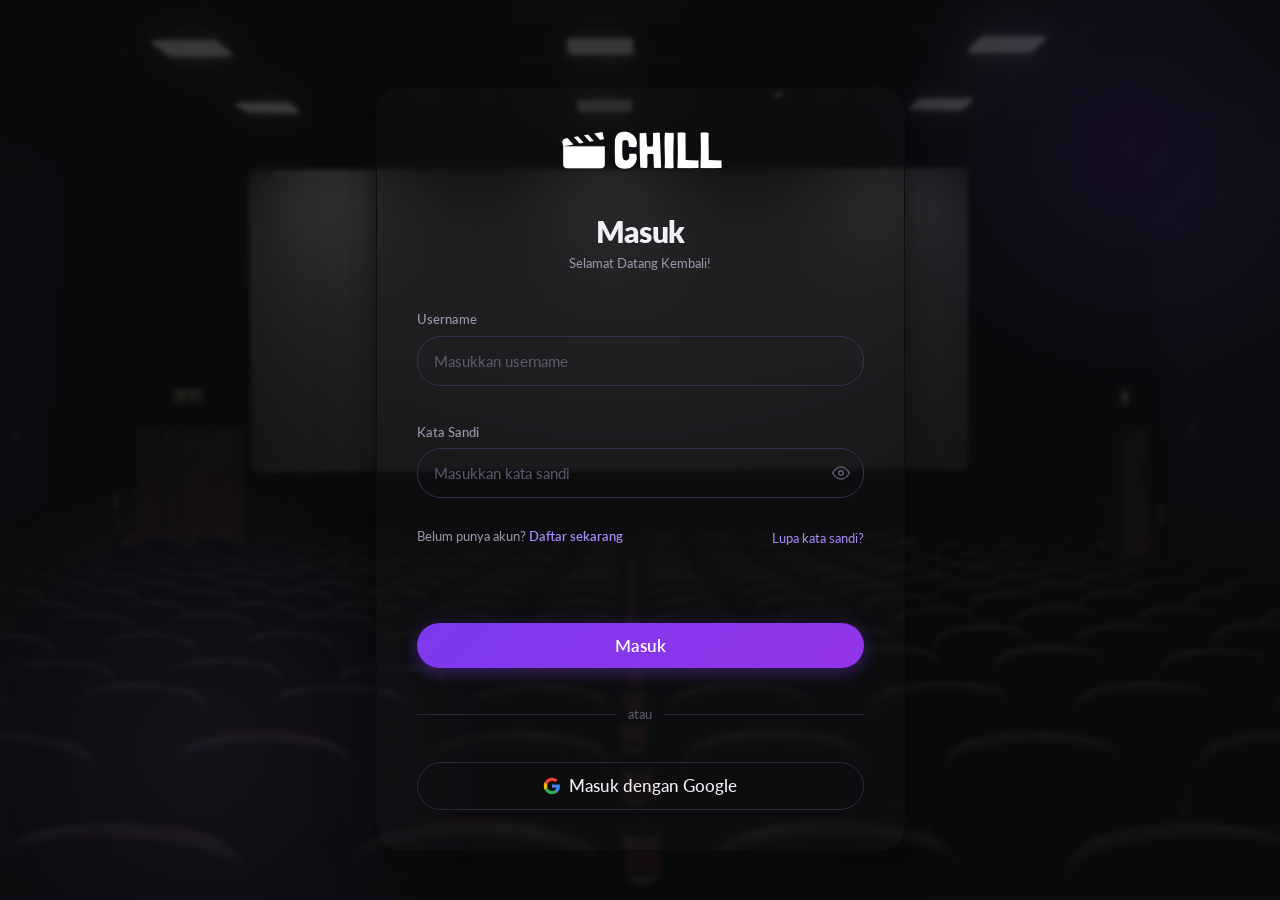
==== commit cc3772fa: "fix: login card" ====
--- a/index.html
+++ b/index.html
@@ -70,7 +70,19 @@
                   type="button"
                   aria-label="Tampilkan kata sandi"
                   onclick="togglePassword('login-password', this)"
-                ></button>
+                >
+                  <svg
+                    viewBox="0 0 24 24"
+                    fill="none"
+                    stroke="currentColor"
+                    stroke-width="2"
+                    stroke-linecap="round"
+                    stroke-linejoin="round"
+                  >
+                    <path d="M1 12s4-8 11-8 11 8 11 8-4 8-11 8-11-8-11-8z" />
+                    <circle cx="12" cy="12" r="3" />
+                  </svg>
+                </button>
               </div>
             </div>
 
@@ -107,7 +119,7 @@
                   <path
                     d="M22.56 12.25c0-.78-.07-1.53-.2-2.25H12v4.26h5.92c-.26 1.37-1.04 2.53-2.21 3.31v2.77h3.57c2.08-1.92 3.28-4.74 3.28-8.09z"
                     fill="#4285F4"
-                  />
+                  />dip
                   <path
                     d="M12 23c2.97 0 5.46-.98 7.28-2.66l-3.57-2.77c-.98.66-2.23 1.06-3.71 1.06-2.86 0-5.29-1.93-6.16-4.53H2.18v2.84C3.99 20.53 7.7 23 12 23z"
                     fill="#34A853"
--- a/style.css
+++ b/style.css
@@ -1351,18 +1351,28 @@
 .site-footer__col--collapsible {
 }
 
+.site-footer__col-label {
+    font-size: var(--fs-sm);
+    font-weight: 700;
+    letter-spacing: 0;
+    text-transform: capitalize;
+    color: var(--color-text-primary);
+    margin-bottom: var(--sp-12);
+    display: block;
+}
+
 .site-footer__col-title {
-   font-size: var(--fs-sm);
-   font-weight: 600;
-   letter-spacing: 0;
-   text-transform: none;
-   color: var(--color-text-primary);
-   margin-bottom: var(--sp-20);
-   text-transform: capitalize;
+    font-size: var(--fs-sm);
+    font-weight: 600;
+    letter-spacing: 0;
+    text-transform: none;
+    color: var(--color-text-primary);
+    margin-bottom: var(--sp-20);
+    text-transform: capitalize;
 }
 
 .site-footer__col-toggle {
-   display: none;
+    display: none;
 }
 
 .site-footer__col-chevron {
@@ -1586,14 +1596,18 @@
      transition: color 0.2s;
    }
 
-   .site-footer__col-toggle:hover {
-     color: var(--color-accent);
-   }
-
-   .site-footer__links--hidden {
-     max-height: 0;
-     padding: 0;
-   }
+    .site-footer__col-toggle:hover {
+      color: var(--color-accent);
+    }
+
+    .site-footer__col-label {
+      display: none;
+    }
+
+    .site-footer__links--hidden {
+      max-height: 0;
+      padding: 0;
+    }
 
    .site-footer__links--grid {
      grid-template-columns: 1fr;
